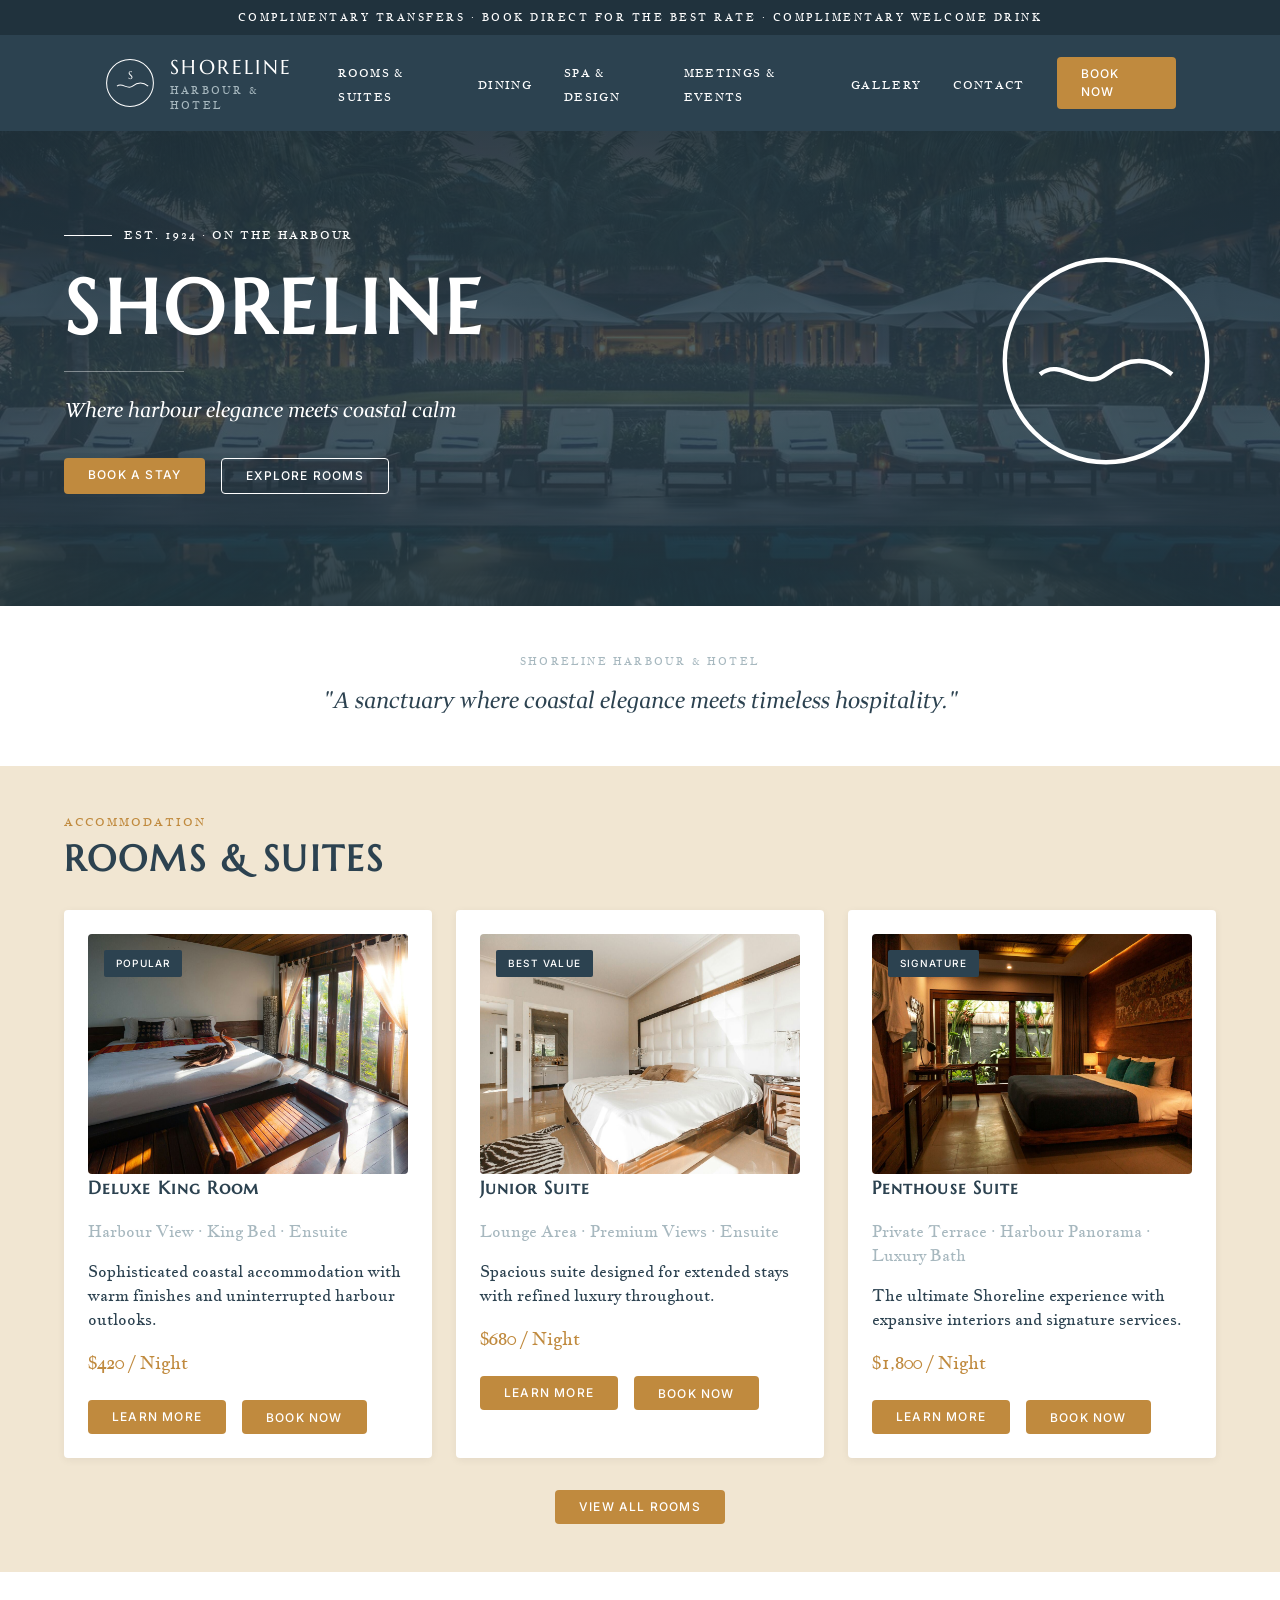
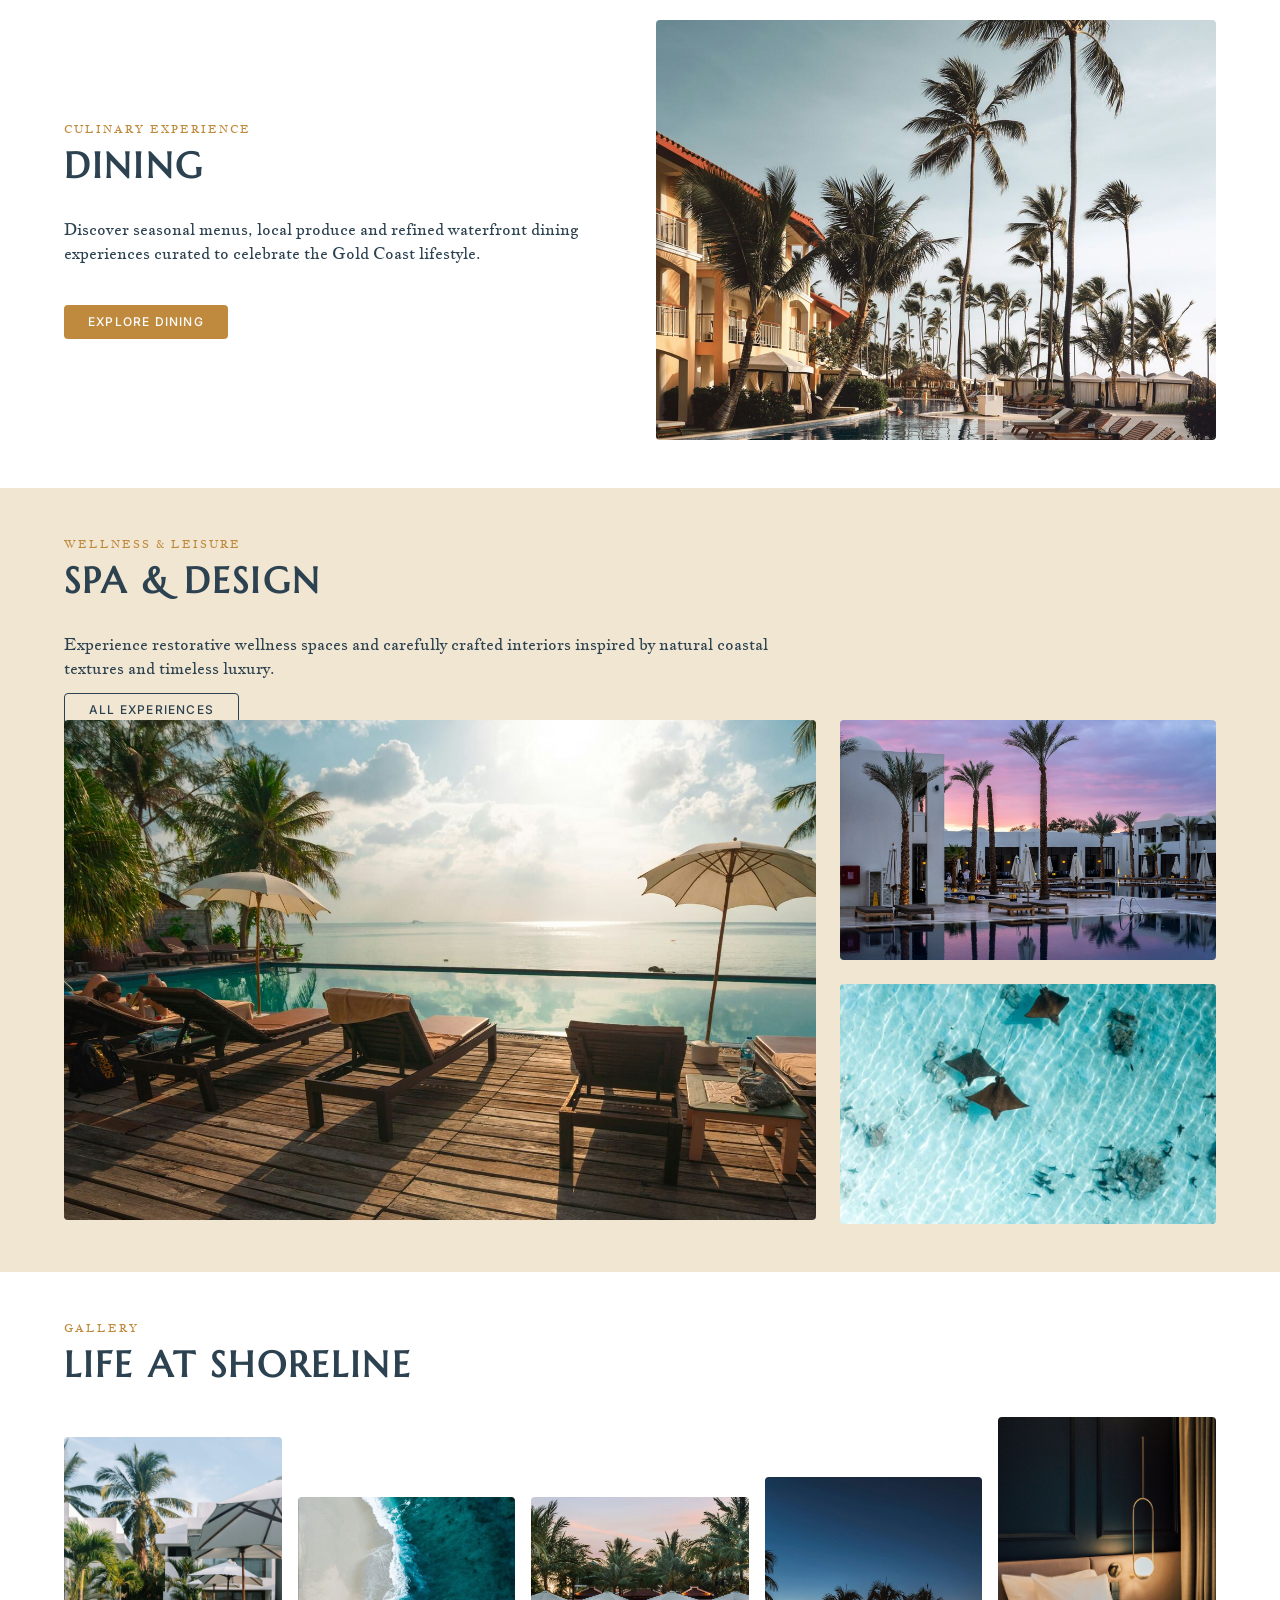
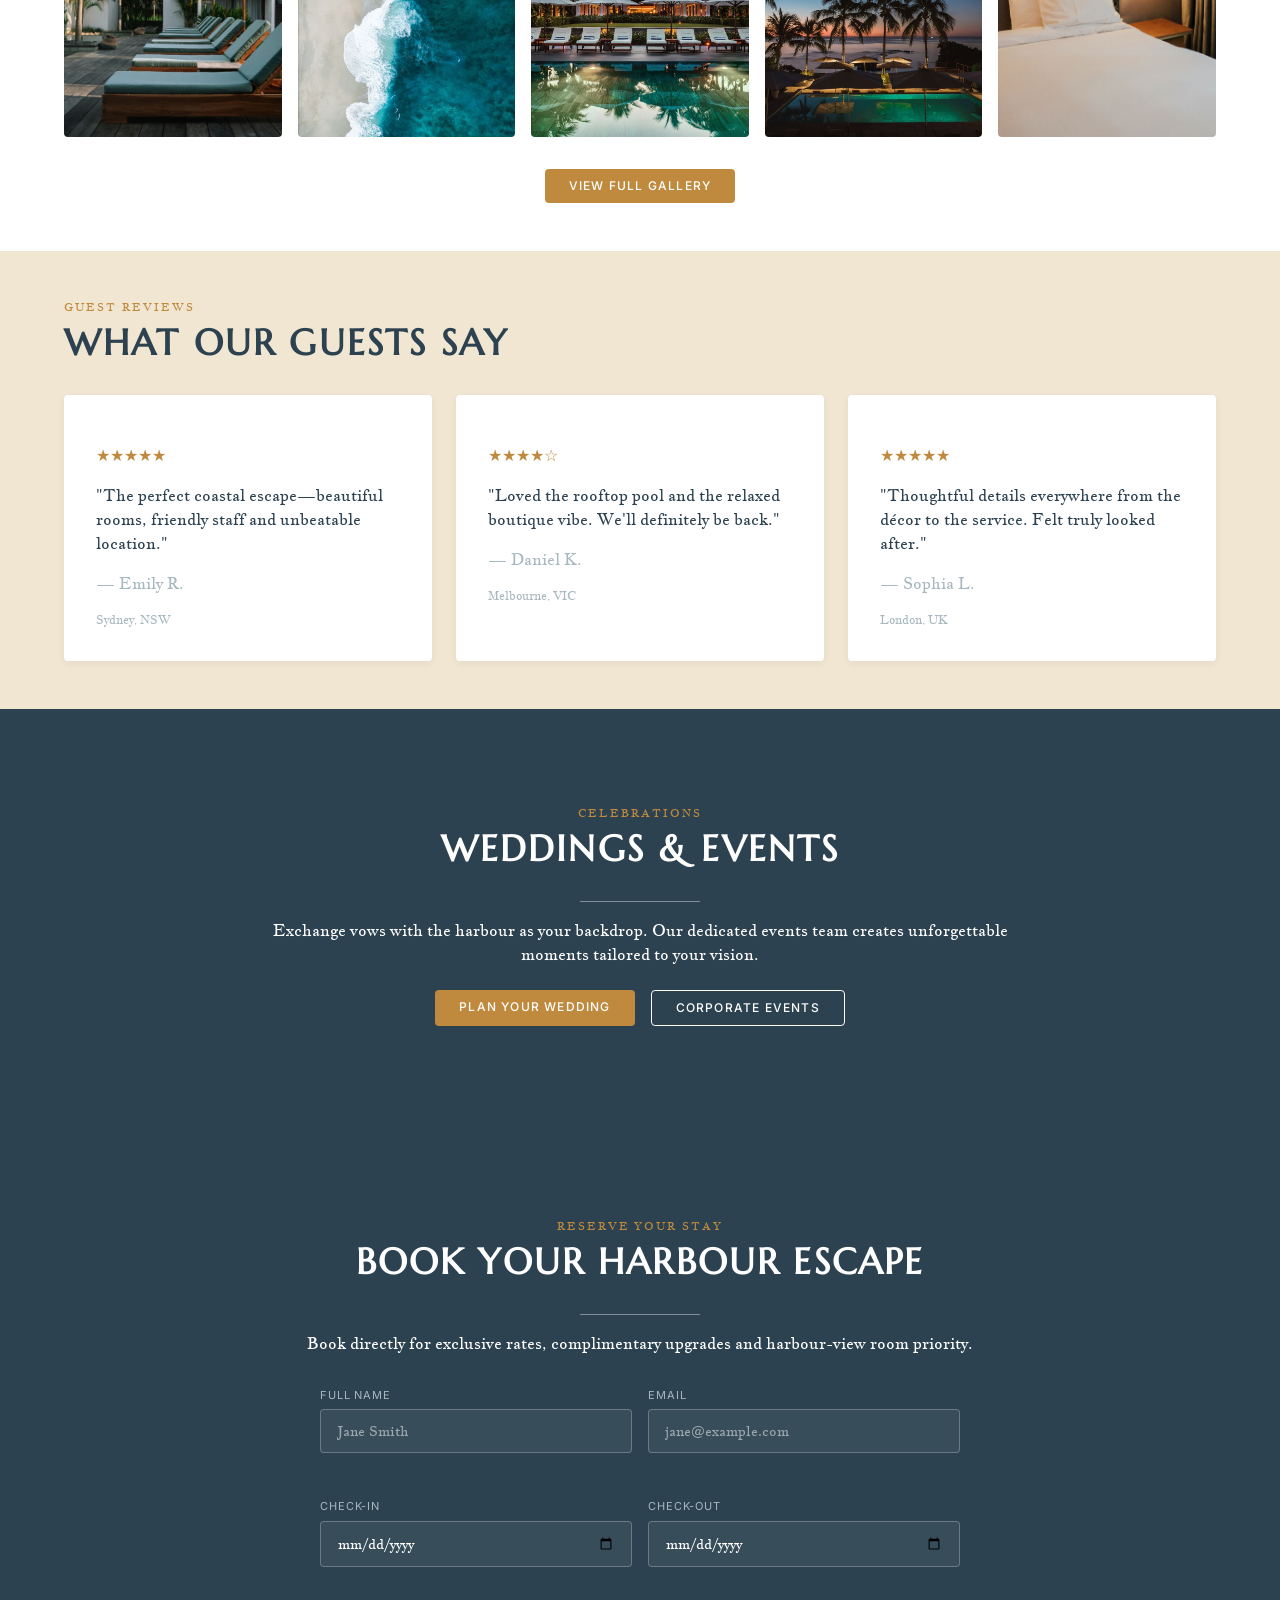
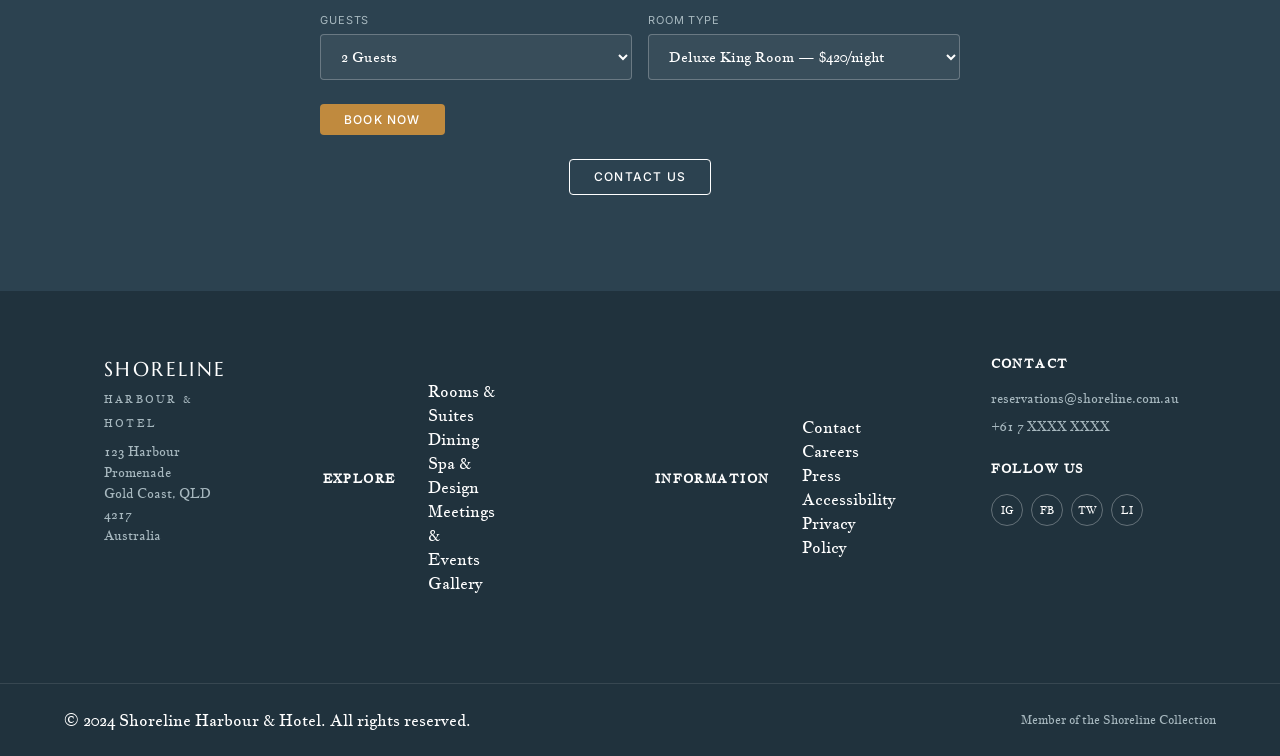
==== index.html @ e33201b2 "Initial commit — Shoreline Harbour & Hotel (Claude-maintained copy) Forked from the FraserL04/Shorel" ====
<!DOCTYPE html>
<html lang="en">
<head>
  <meta charset="UTF-8">
  <meta name="viewport" content="width=device-width, initial-scale=1">
  <title>Shoreline Harbour & Hotel</title>
  <link rel="stylesheet" href="styles.css">
</head>
<body>

  <div id="scroll-progress"></div>

  <div class="announcement-bar">
    COMPLIMENTARY TRANSFERS · BOOK DIRECT FOR THE BEST RATE ·
    COMPLIMENTARY WELCOME DRINK
  </div>

  <header>

    <nav aria-label="Primary">

      <a href="#hero" class="logo">

        <div class="logo-icon">

          <svg viewBox="0 0 100 100" aria-hidden="true">
            <circle cx="50" cy="50" r="45" fill="none" stroke="currentColor" stroke-width="2"/>
            <path
              d="M25 56 C35 48,45 64,55 56
                 S75 48,85 56"
              fill="none"
              stroke="currentColor"
              stroke-width="2"
            />
            <text x="50" y="42" text-anchor="middle">S</text>
          </svg>

        </div>

        <div class="logo-text">
          <span class="logo-title">SHORELINE</span>
          <span class="logo-subtitle">HARBOUR &amp; HOTEL</span>
        </div>

      </a>

      <button class="nav-toggle" aria-label="Open menu" aria-expanded="false">
        <span></span>
        <span></span>
        <span></span>
      </button>

      <ul class="nav-links">
        <li><a href="rooms.html">Rooms &amp; Suites</a></li>
        <li><a href="#dining">Dining</a></li>
        <li><a href="#spa">Spa &amp; Design</a></li>
        <li><a href="#events">Meetings &amp; Events</a></li>
        <li><a href="gallery.html">Gallery</a></li>
        <li><a href="#events">Contact</a></li>
      </ul>

      <a href="#events" class="nav-book-btn">Book Now</a>

    </nav>

  </header>

  <main>

    <section id="hero">

      <div class="hero-slides" aria-hidden="true">
        <div class="hero-slide active" style="background-image:url('images/gallery-sunset-poolside.jpg')"></div>
        <div class="hero-slide" style="background-image:url('images/gallery-night-pool.jpg')"></div>
        <div class="hero-slide" style="background-image:url('images/spa-poolside.jpg')"></div>
        <div class="hero-slide" style="background-image:url('images/dining-terrace.jpg')"></div>
      </div>
      <div class="hero-overlay" aria-hidden="true"></div>

      <div class="container hero-layout">

        <div class="hero-content">

          <div class="hero-label">
            <span class="hero-line"></span>
            EST. 1924 · ON THE HARBOUR
          </div>

          <h1>SHORELINE</h1>

          <hr class="hero-divider">

          <p class="tagline">
            Where harbour elegance meets coastal calm
          </p>

          <div class="hero-buttons">
            <a href="#events" class="nav-book-btn">Book a Stay</a>
            <a href="rooms.html" class="outline-button">Explore Rooms</a>
          </div>

        </div>

        <div class="hero-emblem">

          <svg viewBox="0 0 100 100" aria-hidden="true">
            <circle cx="50" cy="50" r="46" fill="none" stroke="currentColor" stroke-width="2"/>
            <path
              d="M20 56
                 C30 48,40 64,50 56
                 S70 48,80 56"
              fill="none"
              stroke="currentColor"
              stroke-width="2"
            />
          </svg>

        </div>

      </div>

    </section>

    <section id="quote-band">

      <div class="container">
        <p class="quote-band-label">SHORELINE HARBOUR &amp; HOTEL</p>
        <p class="quote-band-text reveal">
          "A sanctuary where coastal elegance meets timeless hospitality."
        </p>
      </div>

    </section>

    <section id="rooms">

      <div class="container">

        <div class="section-label">Accommodation</div>
        <h2>Rooms & Suites</h2>

        <div class="rooms-grid reveal-grid">

          <article class="room-card reveal">
            <div class="image-placeholder room-img-deluxe" role="img" aria-label="Deluxe King Room with harbour view">
              <span class="room-badge">Popular</span>
            </div>
            <h3>Deluxe King Room</h3>
            <p class="room-meta">Harbour View · King Bed · Ensuite</p>
            <p>
              Sophisticated coastal accommodation with warm finishes and
              uninterrupted harbour outlooks.
            </p>
            <p class="price">$420 / Night</p>

            <div class="button-group">
              <a href="rooms.html#room-deluxe">Learn More</a>
              <button class="book-room-btn" data-room="Deluxe King Room">Book Now</button>
            </div>
          </article>

          <article class="room-card reveal">
            <div class="image-placeholder room-img-junior" role="img" aria-label="Junior Suite lounge area">
              <span class="room-badge">Best Value</span>
            </div>
            <h3>Junior Suite</h3>
            <p class="room-meta">
              Lounge Area · Premium Views · Ensuite
            </p>

            <p>
              Spacious suite designed for extended stays with refined luxury
              throughout.
            </p>

            <p class="price">$680 / Night</p>

            <div class="button-group">
              <a href="rooms.html#room-junior">Learn More</a>
              <button class="book-room-btn" data-room="Junior Suite">Book Now</button>
            </div>
          </article>

          <article class="room-card reveal">
            <div class="image-placeholder room-img-penthouse" role="img" aria-label="Penthouse Suite with private terrace">
              <span class="room-badge">Signature</span>
            </div>

            <h3>Penthouse Suite</h3>

            <p class="room-meta">
              Private Terrace · Harbour Panorama · Luxury Bath
            </p>

            <p>
              The ultimate Shoreline experience with expansive interiors and
              signature services.
            </p>

            <p class="price">$1,800 / Night</p>

            <div class="button-group">
              <a href="rooms.html#room-penthouse">Learn More</a>
              <button class="book-room-btn" data-room="Penthouse Suite">Book Now</button>
            </div>
          </article>

        </div>

        <div class="section-cta">
          <a href="rooms.html" class="section-link">View All Rooms</a>
        </div>

      </div>

    </section>

    <section id="dining">

      <div class="container dining-layout">

        <div class="reveal">

          <div class="section-label">Culinary Experience</div>
          <h2>Dining</h2>

          <p>
            Discover seasonal menus, local produce and refined waterfront
            dining experiences curated to celebrate the Gold Coast lifestyle.
          </p>

          <a href="#dining" class="section-link section-btn">Explore Dining</a>

        </div>

        <div class="image-placeholder large-image img-dining reveal" role="img" aria-label="Waterfront dining terrace at Shoreline"></div>

      </div>

    </section>

    <section id="spa">

      <div class="container">

        <div class="section-label">Wellness & Leisure</div>
        <h2>Spa & Design</h2>

        <p class="section-intro">
          Experience restorative wellness spaces and carefully crafted
          interiors inspired by natural coastal textures and timeless luxury.
        </p>

        <a href="gallery.html" class="outline-dark section-btn">All Experiences</a>

        <div class="spa-grid">

          <div class="image-placeholder spa-large img-spa-large reveal" role="img" aria-label="Poolside spa area"></div>

          <div class="spa-side reveal-grid">
            <div class="image-placeholder spa-small img-spa-small-1 reveal" role="img" aria-label="Sunset spa lounge"></div>
            <div class="image-placeholder spa-small img-spa-small-2 reveal" role="img" aria-label="Stingray lagoon spa"></div>
          </div>

        </div>

      </div>

    </section>

    <section id="gallery">

      <div class="container">

        <div class="section-label">Gallery</div>
        <h2>Life at Shoreline</h2>

        <div class="gallery-grid reveal-grid">

          <div class="image-placeholder img-gallery-1 reveal" role="img" aria-label="Resort loungers"></div>
          <div class="image-placeholder img-gallery-2 reveal" role="img" aria-label="Aerial view of the beach"></div>
          <div class="image-placeholder img-gallery-3 reveal" role="img" aria-label="Sunset by the poolside"></div>
          <div class="image-placeholder img-gallery-4 reveal" role="img" aria-label="Pool at night"></div>
          <div class="image-placeholder img-gallery-5 reveal" role="img" aria-label="Bedside lamp detail"></div>

        </div>

        <div class="section-cta">
          <a href="gallery.html" class="section-link">View Full Gallery</a>
        </div>

      </div>

    </section>

    <section id="testimonials">

      <div class="container">

        <div class="section-label">Guest Reviews</div>
        <h2>What Our Guests Say</h2>

        <div class="testimonials-grid reveal-grid">

          <article class="testimonial-card reveal">
            <p class="star-rating">★★★★★</p>
            <blockquote>
              "The perfect coastal escape—beautiful rooms,
              friendly staff and unbeatable location."
            </blockquote>
            <p class="guest-name">— Emily R.</p>
            <p class="guest-location">Sydney, NSW</p>
          </article>

          <article class="testimonial-card reveal">
            <p class="star-rating">★★★★☆</p>
            <blockquote>
              "Loved the rooftop pool and the relaxed boutique vibe.
              We'll definitely be back."
            </blockquote>
            <p class="guest-name">— Daniel K.</p>
            <p class="guest-location">Melbourne, VIC</p>
          </article>

          <article class="testimonial-card reveal">
            <p class="star-rating">★★★★★</p>
            <blockquote>
              "Thoughtful details everywhere from the décor to the service.
              Felt truly looked after."
            </blockquote>
            <p class="guest-name">— Sophia L.</p>
            <p class="guest-location">London, UK</p>
          </article>

        </div>

      </div>

    </section>

    <section id="weddings">

      <div class="container weddings-content">

        <div class="section-label">Celebrations</div>

        <h2>Weddings & Events</h2>

        <hr class="events-divider">

        <p>
          Exchange vows with the harbour as your backdrop. Our dedicated
          events team creates unforgettable moments tailored to your vision.
        </p>

        <div class="hero-buttons weddings-buttons">
          <a href="mailto:reservations@shoreline.com.au?subject=Wedding%20Enquiry" class="nav-book-btn">Plan Your Wedding</a>
          <a href="mailto:reservations@shoreline.com.au?subject=Corporate%20Event%20Enquiry" class="outline-button">Corporate Events</a>
        </div>

      </div>

    </section>

    <section id="events">

      <div class="container events-content">

        <div class="events-label">RESERVE YOUR STAY</div>

        <h2>Book Your Harbour Escape</h2>

        <hr class="events-divider">

        <p>
          Book directly for exclusive rates, complimentary upgrades and
          harbour-view room priority.
        </p>

        <form class="booking-form" id="booking-form" novalidate>

          <div>
            <label for="booking-name">Full Name</label>
            <input type="text" id="booking-name" name="name" placeholder="Jane Smith" autocomplete="name">
            <p class="field-error" data-error-for="booking-name"></p>
          </div>

          <div>
            <label for="booking-email">Email</label>
            <input type="email" id="booking-email" name="email" placeholder="jane@example.com" autocomplete="email">
            <p class="field-error" data-error-for="booking-email"></p>
          </div>

          <div>
            <label for="booking-checkin">Check-In</label>
            <input type="date" id="booking-checkin" name="checkin" autocomplete="off">
            <p class="field-error" data-error-for="booking-checkin"></p>
          </div>

          <div>
            <label for="booking-checkout">Check-Out</label>
            <input type="date" id="booking-checkout" name="checkout" autocomplete="off">
            <p class="field-error" data-error-for="booking-checkout"></p>
          </div>

          <div>
            <label for="booking-guests">Guests</label>
            <select id="booking-guests" name="guests">
              <option value="1">1 Guest</option>
              <option value="2" selected>2 Guests</option>
              <option value="3">3 Guests</option>
              <option value="4">4 Guests</option>
              <option value="5+">5+ Guests</option>
            </select>
          </div>

          <div>
            <label for="booking-room">Room Type</label>
            <select id="booking-room" name="room">
              <option value="Deluxe King Room">Deluxe King Room — $420/night</option>
              <option value="Junior Suite">Junior Suite — $680/night</option>
              <option value="Penthouse Suite">Penthouse Suite — $1,800/night</option>
            </select>
          </div>

          <div class="field-full">
            <button type="submit" class="booking-submit">Book Now</button>
          </div>

          <div class="booking-confirmation" id="booking-confirmation" role="status" aria-live="polite"></div>

        </form>

        <div class="hero-buttons events-buttons">
          <a href="mailto:reservations@shoreline.com.au" class="outline-button">Contact Us</a>
        </div>

      </div>

    </section>

  </main>

  <footer>

    <div class="footer-top">

      <div class="footer-brand">
        <div class="footer-logo">
          <span class="logo-title">SHORELINE</span>
          <span class="logo-subtitle">HARBOUR &amp; HOTEL</span>
        </div>
        <p class="footer-address">
          123 Harbour Promenade<br>
          Gold Coast, QLD 4217<br>
          Australia
        </p>
      </div>

      <nav class="footer-col">
        <h3>Explore</h3>
        <ul>
          <li><a href="rooms.html">Rooms &amp; Suites</a></li>
          <li><a href="#dining">Dining</a></li>
          <li><a href="#spa">Spa &amp; Design</a></li>
          <li><a href="#events">Meetings &amp; Events</a></li>
          <li><a href="gallery.html">Gallery</a></li>
        </ul>
      </nav>

      <nav class="footer-col">
        <h3>Information</h3>
        <ul>
          <li><a href="#events">Contact</a></li>
          <li><a href="#">Careers</a></li>
          <li><a href="#">Press</a></li>
          <li><a href="#">Accessibility</a></li>
          <li><a href="#">Privacy Policy</a></li>
        </ul>
      </nav>

      <div class="footer-col">
        <h3>Contact</h3>
        <p>reservations@shoreline.com.au</p>
        <p>+61 7 XXXX XXXX</p>

        <h3 class="footer-follow">Follow Us</h3>
        <div class="footer-social">
          <a href="#" aria-label="Instagram">IG</a>
          <a href="#" aria-label="Facebook">FB</a>
          <a href="#" aria-label="Twitter">TW</a>
          <a href="#" aria-label="LinkedIn">LI</a>
        </div>
      </div>

    </div>

    <div class="footer-bottom">
      <p>&copy; 2024 Shoreline Harbour & Hotel. All rights reserved.</p>
      <p class="footer-collection">Member of the Shoreline Collection</p>
    </div>

  </footer>

  <button id="back-to-top" aria-label="Back to top">↑</button>

  <div class="mobile-book-bar">
    <span class="mobile-book-bar-info">From<strong>$420/night</strong></span>
    <a href="#events" class="nav-book-btn">Book Now</a>
  </div>

  <script src="script.js"></script>

</body>
</html>
---- styles.css ----
@import url('https://fonts.googleapis.com/css2?family=Inter:wght@500&family=Jacques+Francois&family=Marcellus+SC&family=Wittgenstein:ital@0;1&display=swap');

:root {
  --color-primary: #2c4250;
  --color-accent: #c08a3e;
  --color-bg: #f7f5f0;
  --color-cream-deep: #f1e6d2;
  --color-white: #ffffff;
  --color-muted: #a7b8bf;
  --color-dark: #20323d;
  --color-border: #cdcdcd;
  --color-placeholder: #c9c3b5;

  --space-xs: 4px;
  --space-sm: 8px;
  --space-md: 16px;
  --space-lg: 24px;
  --space-xl: 32px;
  --space-2xl: 48px;
  --space-3xl: 64px;
}

*,
*::before,
*::after {
  box-sizing: border-box;
}

html {
  scroll-behavior: smooth;
}

body {
  margin: 0;
  background: var(--color-bg);
  color: var(--color-primary);
  font-family: "Jacques Francois", serif;
  line-height: 1.5;
}

img {
  display: block;
  width: 100%;
}

a {
  text-decoration: none;
  color: inherit;
}

.container {
  max-width: 1200px;
  margin: 0 auto;
}

/* =======================
   Scroll-reveal animation
   Elements fade + lift into place the first time they enter
   the viewport (see .reveal usage on images/cards throughout).
======================= */

.reveal {
  opacity: 0;
  transform: translateY(28px);
  transition: opacity 0.8s ease, transform 0.8s ease;
}

.reveal.in-view {
  opacity: 1;
  transform: translateY(0);
}

.reveal-grid > .reveal:nth-child(1)  { transition-delay: 0s; }
.reveal-grid > .reveal:nth-child(2)  { transition-delay: .08s; }
.reveal-grid > .reveal:nth-child(3)  { transition-delay: .16s; }
.reveal-grid > .reveal:nth-child(4)  { transition-delay: .24s; }
.reveal-grid > .reveal:nth-child(5)  { transition-delay: .32s; }
.reveal-grid > .reveal:nth-child(6)  { transition-delay: .4s; }
.reveal-grid > .reveal:nth-child(7)  { transition-delay: .48s; }
.reveal-grid > .reveal:nth-child(8)  { transition-delay: .56s; }
.reveal-grid > .reveal:nth-child(9)  { transition-delay: .64s; }
.reveal-grid > .reveal:nth-child(10) { transition-delay: .72s; }
.reveal-grid > .reveal:nth-child(11) { transition-delay: .8s; }
.reveal-grid > .reveal:nth-child(12) { transition-delay: .88s; }

@media (prefers-reduced-motion: reduce) {
  .reveal {
    opacity: 1;
    transform: none;
    transition: none;
  }
}

/* =======================
   Announcement Bar
======================= */

.announcement-bar {
  background: var(--color-dark);
  color: var(--color-white);
  text-align: center;
  padding: 10px 20px;
  font-size: 10px;
  letter-spacing: 0.25em;
  text-transform: uppercase;
  font-family: "Jacques Francois", serif;
}

/* =======================
   Typography
======================= */

h1,
h2,
h3 {
  font-family: "Marcellus SC", serif;
  letter-spacing: 0.06em;
  margin-top: 0;
}

h1,
h2 {
  text-transform: uppercase;
}

h1 {
  font-size: 76px;
  line-height: 1.05;
}

h2 {
  font-size: 36px;
  line-height: 1.1;
  margin-bottom: var(--space-xl);
}

h3 {
  font-size: 18px;
}

p,
input,
textarea,
label,
li,
a {
  font-family: "Jacques Francois", serif;
}

.tagline {
  font-family: "Wittgenstein", serif;
  font-style: italic;
  font-size: 20px;
  line-height: 1.5;
}

button,
.nav-book-btn,
.section-link,
.outline-link,
.outline-button,
.outline-dark {
  background: var(--color-accent);
  color: var(--color-white);
  border: none;
  border-radius: 4px;
  padding: var(--space-sm) var(--space-lg);
  font-family: "Inter", sans-serif;
  font-size: 12px;
  font-weight: 500;
  letter-spacing: 0.1em;
  text-transform: uppercase;
  cursor: pointer;
}

.section-link,
.outline-link {
  display: inline-block;
}

.outline-link {
  background: transparent;
  border: 1px solid var(--color-primary);
  color: var(--color-primary);
}

/* =======================
   Header
======================= */

header {
  background: var(--color-primary);
}

nav {
  max-width: 1200px;
  margin: 0 auto;
  padding: var(--space-sm) var(--space-3xl);
  display: flex;
  align-items: center;
  justify-content: space-between;
  gap: 32px;
}

/* =======================
   Logo
======================= */

.logo {
  display: flex;
  align-items: center;
  gap: 14px;
  color: var(--color-white);
}

.logo-icon {
  width: 56px;
  height: 56px;
}

.logo-icon svg {
  width: 100%;
  height: 100%;
}

.logo-icon text {
  fill: currentColor;
  font-family: "Marcellus SC", serif;
  font-size: 22px;
}

.logo-text {
  display: flex;
  flex-direction: column;
}

.logo-title {
  color: var(--color-white);
  font-family: "Marcellus SC", serif;
  font-size: 20px;
  letter-spacing: 0.12em;
}

.logo-subtitle {
  color: var(--color-muted);
  font-size: 10px;
  letter-spacing: 0.22em;
  text-transform: uppercase;
}

/* =======================
   Navigation
======================= */

.nav-links {
  display: flex;
  align-items: center;
  gap: var(--space-xl);
  list-style: none;
  margin-left: auto;
  padding: 0;
}

.nav-links a {
  color: var(--color-white);
  font-size: 11px;
  letter-spacing: 0.12em;
  text-transform: uppercase;
}

.nav-book-btn {
  display: inline-block;
}

/* =======================
   Hero
======================= */

#hero {
  position: relative;
  overflow: hidden;
  background: var(--color-primary);
  color: var(--color-white);
  padding: 96px var(--space-3xl) 112px;
}

.hero-slides {
  position: absolute;
  inset: 0;
  z-index: 0;
}

.hero-slide {
  position: absolute;
  inset: 0;
  background-size: cover;
  background-position: center;
  opacity: 0;
  transform: scale(1.06);
  transition: opacity 1.8s ease, transform 7s ease-out;
}

.hero-slide.active {
  opacity: 1;
  transform: scale(1);
}

.hero-overlay {
  position: absolute;
  inset: 0;
  z-index: 1;
  background: linear-gradient(
    180deg,
    rgba(32, 50, 61, 0.9),
    rgba(44, 66, 80, 0.8) 55%,
    rgba(32, 50, 61, 0.92)
  );
}

@media (prefers-reduced-motion: reduce) {
  .hero-slide {
    transition: opacity 1.2s ease;
    transform: none;
  }
}

.hero-layout {
  position: relative;
  z-index: 2;
  display: flex;
  justify-content: space-between;
  align-items: center;
  gap: 64px;
}

.hero-content {
  max-width: 650px;
}

.hero-label {
  display: flex;
  align-items: center;
  gap: 12px;
  text-transform: uppercase;
  letter-spacing: 0.18em;
  font-size: 11px;
  margin-bottom: var(--space-lg);
}

.hero-line {
  width: 48px;
  height: 1px;
  background: var(--color-white);
}

#hero h1 {
  color: var(--color-white);
  margin-bottom: var(--space-lg);
}

.hero-divider {
  width: 120px;
  margin: 0 0 var(--space-lg);
  border: 0;
  border-top: 1px solid rgba(255,255,255,.4);
}

#hero .tagline {
  color: var(--color-white);
  margin-bottom: var(--space-xl);
}

.hero-buttons {
  display: flex;
  gap: var(--space-md);
}

.outline-button {
  background: transparent;
  border: 1px solid var(--color-white);
  color: var(--color-white);
}

.hero-emblem {
  width: 220px;
  height: 220px;
  color: var(--color-white);
  flex-shrink: 0;
}

.hero-emblem svg {
  width: 100%;
  height: 100%;
}

/* =======================
   Sections
======================= */

#rooms,
#dining,
#spa,
#gallery,
#testimonials,
#contact {
  padding: var(--space-2xl) var(--space-3xl);
}

/* Alternating cream/white rhythm so the mid-page sections read as
   distinct rooms rather than one continuous scroll. Navy hero and
   the events/weddings bands stay as anchor points either side. */

#rooms,
#spa,
#testimonials {
  background: var(--color-cream-deep);
}

#dining,
#gallery,
#contact {
  background: var(--color-white);
}

.section-intro {
  max-width: 720px;
}

/* =======================
   Room Cards
======================= */

.rooms-grid {
  display: grid;
  grid-template-columns: repeat(3, 1fr);
  gap: var(--space-lg);
}

.room-card {
  background: var(--color-white);
  padding: var(--space-lg);
  border-radius: 4px;
  box-shadow: 0 2px 8px rgba(0,0,0,.06);
}

.room-meta {
  color: var(--color-muted);
}

.price {
  color: var(--color-accent);
  font-size: 18px;
}

.button-group {
  display: flex;
  gap: var(--space-md);
  margin-top: var(--space-lg);
}

.button-group a {
  background: var(--color-accent);
  color: var(--color-white);
  border: none;
  border-radius: 4px;
  padding: var(--space-sm) var(--space-lg);
  font-family: "Inter", sans-serif;
  font-size: 12px;
  font-weight: 500;
  letter-spacing: 0.1em;
  text-transform: uppercase;
  cursor: pointer;
  display: inline-block;
}

.button-group a:hover {
  background: #a8752f;
  transform: translateY(-2px);
  box-shadow: 0 6px 14px rgba(0,0,0,.15);
}

.section-cta {
  text-align: center;
  margin-top: var(--space-xl);
}

/* =======================
   Dining
======================= */

.dining-layout {
  display: grid;
  grid-template-columns: 1fr 1fr;
  gap: var(--space-xl);
  align-items: center;
}

/* =======================
   Spa
======================= */

.spa-grid {
  display: grid;
  grid-template-columns: 2fr 1fr;
  gap: var(--space-lg);
}

.spa-side {
  display: flex;
  flex-direction: column;
  gap: var(--space-lg);
}

.spa-large {
  height: 500px;
}

.spa-small {
  height: 238px;
}

/* =======================
   Events
======================= */

#events {
  background: var(--color-primary);
  color: var(--color-white);
  text-align: center;
  padding: 96px var(--space-3xl);
}

#events h2 {
  color: var(--color-white);
}

.events-content {
  max-width: 800px;
  margin: 0 auto;
}

.events-label {
  text-transform: uppercase;
  letter-spacing: 0.18em;
  font-size: 11px;
  color: var(--color-accent);
  margin-bottom: var(--space-sm);
}

.events-divider {
  width: 120px;
  margin: var(--space-md) auto;
  border: 0;
  border-top: 1px solid rgba(255,255,255,.4);
}

.events-buttons {
  justify-content: center;
  margin-top: var(--space-lg);
}

/* =======================
   Gallery (single row, varied heights)
======================= */

.gallery-grid {
  display: flex;
  align-items: flex-end;
  gap: var(--space-md);
}

.gallery-grid .image-placeholder {
  flex: 1;
  min-width: 0;
}

.gallery-grid .image-placeholder:nth-child(1) {
  height: 300px;
}

.gallery-grid .image-placeholder:nth-child(2) {
  height: 220px;
}

.gallery-grid .image-placeholder:nth-child(3) {
  height: 180px;
}

.gallery-grid .image-placeholder:nth-child(4) {
  height: 260px;
}

.gallery-grid .image-placeholder:nth-child(5) {
  height: 320px;
}

/* =======================
   Image Placeholders
======================= */

.image-placeholder,
.large-image,
.map-placeholder {
  background: var(--color-placeholder);
  background-size: cover;
  background-position: center;
  border-radius: 4px;
}

/* Real photos dropped into each placeholder slot */

.room-img-deluxe   { background-image: url('images/deluxe-king-room.jpg'); }
.room-img-junior   { background-image: url('images/junior-suite-room.jpg'); }
.room-img-penthouse{ background-image: url('images/penthouse-suite-room.jpg'); }

.img-dining     { background-image: url('images/dining-terrace.jpg'); }
.img-spa-large  { background-image: url('images/spa-poolside.jpg'); }
.img-spa-small-1{ background-image: url('images/spa-sunset-lounge.jpg'); }
.img-spa-small-2{ background-image: url('images/spa-stingray-lagoon.jpg'); }

.img-gallery-1 { background-image: url('images/gallery-resort-loungers.jpg'); }
.img-gallery-2 { background-image: url('images/gallery-aerial-beach.jpg'); }
.img-gallery-3 { background-image: url('images/gallery-sunset-poolside.jpg'); }
.img-gallery-4 { background-image: url('images/gallery-night-pool.jpg'); }
.img-gallery-5 { background-image: url('images/gallery-bedside-lamp.jpg'); }

.image-placeholder {
  min-height: 240px;
}

.large-image {
  min-height: 420px;
}

.map-placeholder {
  min-height: 420px;
}

/* =======================
   Testimonials
======================= */

.testimonials-grid {
  display: grid;
  grid-template-columns: repeat(3, 1fr);
  gap: var(--space-lg);
}

.testimonial-card {
  background: var(--color-white);
  padding: var(--space-xl);
  border-radius: 4px;
  box-shadow: 0 2px 8px rgba(0,0,0,.06);
}

blockquote {
  margin: 0 0 var(--space-md);
}

.guest-name {
  color: var(--color-muted);
}

.star-rating {
  color: var(--color-accent);
}

/* =======================
   Contact
======================= */

.contact-layout {
  display: grid;
  grid-template-columns: 1fr 1fr;
  gap: var(--space-xl);
}

form {
  display: flex;
  flex-direction: column;
  gap: var(--space-lg);
}

label {
  display: block;
  margin-bottom: var(--space-sm);
}

input,
textarea {
  width: 100%;
  padding: var(--space-md);
  background: var(--color-white);
  border: 1px solid var(--color-border);
  font-family: inherit;
}

/* =======================
   Footer
======================= */

footer {
  background: var(--color-dark);
  color: var(--color-white);
}

.footer-top {
  max-width: 1200px;
  margin: 0 auto;
  padding: var(--space-3xl);
  display: grid;
  grid-template-columns: 1.2fr 1fr 1fr 1fr;
  gap: var(--space-xl);
}

.footer-links {
  display: flex;
  gap: var(--space-3xl);
}

.footer-links ul {
  list-style: none;
  padding: 0;
}

.footer-links a {
  color: var(--color-white);
}

.footer-brand .logo-title {
  display: block;
}

.footer-address {
  color: var(--color-muted);
  font-size: 13px;
  line-height: 1.6;
  margin-top: var(--space-sm);
}

.footer-col h3 {
  color: var(--color-white);
  font-family: "Jacques Francois", serif;
  text-transform: uppercase;
  letter-spacing: 0.12em;
  font-size: 12px;
  margin-bottom: var(--space-md);
}

.footer-col ul {
  list-style: none;
  padding: 0;
}

.footer-col a {
  color: var(--color-white);
}

.footer-col p {
  color: var(--color-muted);
  font-size: 13px;
  margin: 0 0 var(--space-sm);
}

.footer-follow {
  margin-top: var(--space-lg);
}

.footer-social {
  display: flex;
  gap: var(--space-sm);
}

.footer-social a {
  border: 1px solid rgba(255,255,255,.3);
  border-radius: 50%;
  width: 32px;
  height: 32px;
  display: flex;
  align-items: center;
  justify-content: center;
  font-size: 10px;
  color: var(--color-white);
}

.footer-bottom {
  display: flex;
  justify-content: space-between;
  align-items: center;
  padding: var(--space-lg) var(--space-3xl);
  border-top: 1px solid rgba(255,255,255,.1);
}

.footer-bottom p {
  margin: 0;
}

.footer-collection {
  color: var(--color-muted);
  font-size: 12px;
  margin: 0;
}

/* =========================================================
   LAYER 4 — FIGMA MATCH REFINEMENTS
   New pieces added to match the Figma design.
========================================================= */

/* Small gold label that sits above each section heading */

.section-label {
  text-transform: uppercase;
  letter-spacing: 0.18em;
  font-size: 11px;
  color: var(--color-accent);
  margin-bottom: var(--space-sm);
}

/* White band under the hero — crisp contrast right after the navy hero,
   ahead of the cream rooms section */

#quote-band {
  background: var(--color-white);
  text-align: center;
  padding: var(--space-2xl) var(--space-3xl);
}

.quote-band-label {
  text-transform: uppercase;
  letter-spacing: 0.22em;
  font-size: 10px;
  color: var(--color-muted);
  margin: 0 0 var(--space-md);
}

.quote-band-text {
  font-family: "Wittgenstein", serif;
  font-style: italic;
  font-size: 22px;
  color: var(--color-primary);
  max-width: 720px;
  margin: 0 auto;
}

/* Corner badges on the room cards */

.room-card .image-placeholder {
  position: relative;
}

.room-badge {
  position: absolute;
  top: var(--space-md);
  left: var(--space-md);
  background: var(--color-primary);
  color: var(--color-white);
  font-family: "Inter", sans-serif;
  font-size: 10px;
  font-weight: 500;
  letter-spacing: 0.12em;
  text-transform: uppercase;
  padding: 6px 12px;
  border-radius: 2px;
}

/* Buttons that sit under section text */

.section-btn {
  margin-top: var(--space-lg);
}

/* Outline button for use on light (cream) backgrounds */

.outline-dark {
  background: transparent;
  border: 1px solid var(--color-primary);
  color: var(--color-primary);
}

/* Weddings & Events section (navy band) */

#weddings {
  background: var(--color-primary);
  color: var(--color-white);
  text-align: center;
  padding: 96px var(--space-3xl);
}

#weddings h2 {
  color: var(--color-white);
}

.weddings-content {
  max-width: 800px;
  margin: 0 auto;
}

.weddings-content .section-label {
  color: var(--color-accent);
}

.weddings-buttons {
  justify-content: center;
  margin-top: var(--space-lg);
}

/* Testimonial location line */

.testimonial-card .star-rating {
  margin-bottom: var(--space-md);
}

.guest-location {
  color: var(--color-muted);
  font-size: 12px;
  margin: 0;
}

/* =========================================================
   POLISH — hover states, back to top, scroll progress bar
========================================================= */

/* Smooth transitions on anything interactive */

button,
.nav-book-btn,
.nav-links a,
.footer-col a,
.footer-social a,
.room-card,
.testimonial-card {
  transition: all 0.25s ease;
}

/* Image placeholders zoom in slightly on hover via background-size,
   which crops cleanly within the existing box (no overflow needed) */

.image-placeholder {
  transition: filter 0.5s ease, background-size 0.9s ease, box-shadow 0.3s ease;
}

/* Buttons lift slightly and darken on hover */

button:hover,
.nav-book-btn:hover,
.section-link:hover {
  background: #a8752f;
  transform: translateY(-2px);
  box-shadow: 0 6px 14px rgba(0,0,0,.15);
}

.outline-link:hover {
  background: rgba(44,66,80,.08);
}

.outline-button:hover {
  background: rgba(255,255,255,.12);
  border-color: var(--color-white);
}

.outline-dark:hover {
  background: rgba(44,66,80,.08);
}

/* Nav links get an underline that grows in on hover */

.nav-links a {
  position: relative;
}

.nav-links a::after {
  content: "";
  position: absolute;
  left: 0;
  bottom: -4px;
  width: 0;
  height: 1px;
  background: var(--color-accent);
  transition: width 0.25s ease;
}

.nav-links a:hover::after {
  width: 100%;
}

.nav-links a:hover {
  color: var(--color-accent);
}

/* Footer links brighten on hover */

.footer-col a:hover {
  color: var(--color-accent);
}

.footer-social a:hover {
  border-color: var(--color-accent);
  color: var(--color-accent);
}

/* Cards lift on hover */

.room-card:hover,
.testimonial-card:hover {
  transform: translateY(-4px);
  box-shadow: 0 10px 24px rgba(0,0,0,.10);
}

/* Images zoom and darken slightly on hover, like a real photo would */

.image-placeholder:hover {
  filter: brightness(0.92);
  background-size: 112%;
}

@media (prefers-reduced-motion: reduce) {
  .image-placeholder,
  .image-placeholder:hover {
    transition: none;
    background-size: cover;
  }
}

/* Scroll progress bar — fixed to the very top of the page */

#scroll-progress {
  position: fixed;
  top: 0;
  left: 0;
  height: 3px;
  width: 0%;
  background: var(--color-accent);
  z-index: 1000;
}

/* Back to top button */

#back-to-top {
  position: fixed;
  bottom: var(--space-xl);
  right: var(--space-xl);
  width: 48px;
  height: 48px;
  border-radius: 50%;
  background: var(--color-primary);
  color: var(--color-white);
  border: none;
  display: flex;
  align-items: center;
  justify-content: center;
  font-size: 18px;
  cursor: pointer;
  opacity: 0;
  visibility: hidden;
  transform: translateY(12px);
  transition: all 0.3s ease;
  z-index: 999;
  padding: 0;
}

#back-to-top.visible {
  opacity: 1;
  visibility: visible;
  transform: translateY(0);
}

#back-to-top:hover {
  background: var(--color-accent);
  transform: translateY(-3px);
  box-shadow: 0 6px 14px rgba(0,0,0,.2);
}

/* =========================================================
   LAYER 3 — RESPONSIVE + HAMBURGER NAV
   Everything below is the mobile and tablet behaviour.
========================================================= */

/* Hamburger toggle button — hidden on desktop, shown on mobile */

.nav-toggle {
  display: none;
  flex-direction: column;
  justify-content: center;
  gap: 5px;
  width: 44px;
  height: 44px;
  padding: 0;
  margin-left: auto;
  background: transparent;
  border: none;
  border-radius: 0;
  cursor: pointer;
}

.nav-toggle span {
  display: block;
  width: 26px;
  height: 2px;
  margin: 0 auto;
  background: var(--color-accent);
  transition: transform 0.3s ease, opacity 0.3s ease;
}

/* =======================
   TABLET (max-width 768px)
======================= */

@media (max-width: 768px) {

  /* Let the full nav wrap instead of overflowing, no hamburger yet */
  nav {
    flex-wrap: wrap;
    padding: var(--space-sm) var(--space-lg);
  }

  /* Room cards and testimonials drop to 2 columns */
  .rooms-grid,
  .testimonials-grid {
    grid-template-columns: repeat(2, 1fr);
  }

  /* Footer eases from 4 columns to 2 */
  .footer-top {
    grid-template-columns: repeat(2, 1fr);
  }

}

/* =======================
   MOBILE (max-width 480px — covers real phones, tested at 375px)
======================= */

@media (max-width: 480px) {

  /* --- Navigation collapses to a hamburger menu --- */

  nav {
    flex-wrap: wrap;
    padding: var(--space-sm) var(--space-lg);
    gap: var(--space-md);
  }

  .nav-toggle {
    display: flex;
  }

  .nav-links,
  .nav-book-btn {
    display: none;
  }

  nav.nav-open .nav-links {
    display: flex;
    flex-direction: column;
    flex-basis: 100%;
    gap: var(--space-md);
    margin-left: 0;
    padding: var(--space-md) 0 0;
  }

  nav.nav-open .nav-book-btn {
    display: inline-block;
    flex-basis: 100%;
    text-align: center;
  }

  /* Hamburger lines animate into an X when the menu is open */
  nav.nav-open .nav-toggle span:nth-child(1) {
    transform: translateY(7px) rotate(45deg);
  }

  nav.nav-open .nav-toggle span:nth-child(2) {
    opacity: 0;
  }

  nav.nav-open .nav-toggle span:nth-child(3) {
    transform: translateY(-7px) rotate(-45deg);
  }

  /* --- Hero stacks vertically and centres --- */

  #hero {
    padding: var(--space-2xl) var(--space-lg);
  }

  .hero-layout {
    flex-direction: column;
    align-items: center;
    text-align: center;
    gap: var(--space-xl);
  }

  .hero-label {
    justify-content: center;
  }

  .hero-divider {
    margin-left: auto;
    margin-right: auto;
  }

  .hero-buttons {
    justify-content: center;
    flex-wrap: wrap;
  }

  .hero-emblem {
    width: 140px;
    height: 140px;
  }

  #hero h1 {
    font-size: 44px;
  }

  /* --- Section headings shrink --- */

  h2 {
    font-size: 28px;
  }

  /* --- Section padding reduces to 24px --- */

  #rooms,
  #dining,
  #spa,
  #gallery,
  #testimonials,
  #quote-band {
    padding: var(--space-lg);
  }

  #events,
  #weddings {
    padding: var(--space-2xl) var(--space-lg);
  }

  /* --- Cards collapse to a single column --- */

  .testimonials-grid {
    grid-template-columns: 1fr;
  }

  /* --- Room cards become a swipeable carousel for faster scanning/booking --- */

  .rooms-grid {
    display: flex;
    grid-template-columns: unset;
    overflow-x: auto;
    scroll-snap-type: x mandatory;
    -webkit-overflow-scrolling: touch;
    gap: var(--space-md);
    margin: 0 calc(var(--space-lg) * -1);
    padding: 0 var(--space-lg) var(--space-sm);
  }

  .rooms-grid .room-card {
    flex: 0 0 82%;
    scroll-snap-align: center;
  }

  /* Hide the descriptive paragraph on mobile room cards so photo, price
     and the Book button are visible without extra scrolling/reading */

  .room-card > p:not(.room-meta):not(.price) {
    display: none;
  }

  .room-card .button-group {
    gap: var(--space-sm);
  }

  .room-card .button-group button:last-child {
    flex: 1;
  }

  /* --- Card inner padding reduces to 16px --- */

  .room-card,
  .testimonial-card {
    padding: var(--space-md);
  }

  .button-group {
    flex-wrap: wrap;
  }

  /* --- Dining and spa stack into one column --- */

  .dining-layout,
  .spa-grid {
    grid-template-columns: 1fr;
  }

  .spa-large {
    height: 300px;
  }

  /* --- Gallery becomes a single column --- */

  .gallery-grid {
    display: grid;
    grid-template-columns: 1fr;
    gap: var(--space-md);
  }

  .gallery-grid .image-placeholder:nth-child(n) {
    height: 200px;
  }

  /* --- Footer stacks vertically --- */

  .footer-top {
    grid-template-columns: 1fr;
    padding: var(--space-2xl) var(--space-lg);
  }

  .footer-bottom {
    flex-direction: column;
    gap: var(--space-sm);
    text-align: center;
    padding: var(--space-lg);
  }

  /* --- Persistent quick-booking bar --- */

  body {
    padding-bottom: 76px;
  }

  .mobile-book-bar {
    display: flex;
  }

  #back-to-top {
    bottom: 92px;
  }

}

/* =========================================================
   MOBILE QUICK-BOOKING BAR
   Sticky bottom bar (mobile only) so booking is always one
   tap away, regardless of scroll position.
========================================================= */

.mobile-book-bar {
  display: none;
  position: fixed;
  bottom: 0;
  left: 0;
  right: 0;
  align-items: center;
  justify-content: space-between;
  gap: var(--space-md);
  background: var(--color-primary);
  padding: 10px var(--space-lg);
  box-shadow: 0 -4px 16px rgba(0,0,0,.18);
  z-index: 998;
}

.mobile-book-bar-info {
  color: var(--color-white);
  font-family: "Inter", sans-serif;
  font-size: 11px;
  letter-spacing: 0.06em;
}

.mobile-book-bar-info strong {
  display: block;
  font-family: "Marcellus SC", serif;
  font-size: 16px;
  letter-spacing: 0.04em;
  color: var(--color-accent);
}

.mobile-book-bar .nav-book-btn {
  display: inline-block;
  flex-shrink: 0;
}

/* =========================================================
   SUBPAGES — Rooms & Suites / Gallery
========================================================= */

.page-hero {
  background: var(--color-primary);
  color: var(--color-white);
  text-align: center;
  padding: 72px var(--space-3xl) 56px;
}

.page-hero .section-label {
  color: var(--color-accent);
}

.page-hero h1 {
  color: var(--color-white);
  font-size: 48px;
  margin-bottom: var(--space-sm);
}

.page-hero p {
  max-width: 640px;
  margin: 0 auto;
  color: var(--color-muted);
}

.breadcrumb {
  font-size: 11px;
  letter-spacing: 0.1em;
  text-transform: uppercase;
  color: var(--color-muted);
  margin-bottom: var(--space-md);
}

.breadcrumb a {
  color: var(--color-white);
}

.breadcrumb a:hover {
  color: var(--color-accent);
}

/* Room detail list */

.room-detail {
  display: grid;
  grid-template-columns: 1fr 1fr;
  gap: var(--space-xl);
  align-items: center;
  padding: var(--space-2xl) 0;
  border-bottom: 1px solid var(--color-border);
}

.room-detail:last-of-type {
  border-bottom: none;
}

.room-detail.reverse .room-detail-image {
  order: 2;
}

.room-detail-image {
  min-height: 380px;
  border-radius: 4px;
  position: relative;
}

.room-detail-amenities {
  list-style: none;
  display: flex;
  flex-wrap: wrap;
  gap: 8px 20px;
  padding: 0;
  margin: var(--space-md) 0 var(--space-lg);
}

.room-detail-amenities li {
  font-family: "Inter", sans-serif;
  font-size: 12px;
  letter-spacing: 0.02em;
  color: var(--color-primary);
}

.room-detail-amenities li::before {
  content: "\2713";
  color: var(--color-accent);
  margin-right: 6px;
}

/* Full gallery grid + lightbox */

.full-gallery-grid {
  display: grid;
  grid-template-columns: repeat(4, 1fr);
  grid-auto-rows: 220px;
  gap: var(--space-md);
}

.full-gallery-grid .gallery-item {
  background-size: cover;
  background-position: center;
  border-radius: 4px;
  cursor: pointer;
  border: none;
  padding: 0;
  transition: filter 0.5s ease, transform 0.3s ease, background-size 0.9s ease, box-shadow 0.3s ease;
}

.full-gallery-grid .gallery-item:hover {
  filter: brightness(0.9);
  transform: translateY(-3px);
  background-size: 114%;
  box-shadow: 0 12px 28px rgba(0,0,0,.22);
}

@media (prefers-reduced-motion: reduce) {
  .full-gallery-grid .gallery-item,
  .full-gallery-grid .gallery-item:hover {
    transition: none;
    background-size: cover;
  }
}

.full-gallery-grid .gallery-item.span-2 {
  grid-column: span 2;
  grid-row: span 2;
}

.lightbox-overlay {
  display: none;
  position: fixed;
  inset: 0;
  background: rgba(20,26,30,.94);
  align-items: center;
  justify-content: center;
  padding: var(--space-xl);
  z-index: 2000;
}

.lightbox-overlay.open {
  display: flex;
}

.lightbox-overlay img {
  max-width: 90vw;
  max-height: 85vh;
  width: auto;
  border-radius: 4px;
  box-shadow: 0 20px 60px rgba(0,0,0,.5);
}

.lightbox-close {
  position: absolute;
  top: 20px;
  right: 24px;
  background: transparent;
  border: none;
  color: var(--color-white);
  font-size: 32px;
  line-height: 1;
  padding: 8px;
  cursor: pointer;
}

/* Booking form (in the #events section) */

.booking-form {
  display: grid;
  grid-template-columns: repeat(2, 1fr);
  gap: var(--space-md);
  text-align: left;
  max-width: 640px;
  margin: var(--space-xl) auto 0;
}

.booking-form .field-full {
  grid-column: 1 / -1;
}

.booking-form label {
  display: block;
  font-family: "Inter", sans-serif;
  font-size: 11px;
  letter-spacing: 0.08em;
  text-transform: uppercase;
  color: var(--color-muted);
  margin-bottom: 6px;
}

.booking-form input,
.booking-form select {
  width: 100%;
  padding: 12px var(--space-md);
  background: rgba(255,255,255,.06);
  border: 1px solid rgba(255,255,255,.25);
  border-radius: 4px;
  color: var(--color-white);
  font-family: "Jacques Francois", serif;
  font-size: 14px;
}

.booking-form input::placeholder {
  color: rgba(255,255,255,.5);
}

.booking-form input:focus,
.booking-form select:focus {
  outline: none;
  border-color: var(--color-accent);
}

.booking-form select option {
  color: var(--color-dark);
}

.booking-form .field-error {
  color: #e6a4a4;
  font-size: 11px;
  margin-top: 4px;
  min-height: 14px;
}

.booking-submit {
  grid-column: 1 / -1;
  justify-self: center;
  margin-top: var(--space-sm);
}

.booking-confirmation {
  grid-column: 1 / -1;
  display: none;
  background: rgba(255,255,255,.08);
  border: 1px solid rgba(255,255,255,.25);
  border-radius: 4px;
  padding: var(--space-md);
  font-family: "Inter", sans-serif;
  font-size: 13px;
  color: var(--color-white);
}

.booking-confirmation.visible {
  display: block;
}

@media (max-width: 768px) {

  .full-gallery-grid {
    grid-template-columns: repeat(2, 1fr);
    grid-auto-rows: 180px;
  }

  .room-detail,
  .room-detail.reverse {
    grid-template-columns: 1fr;
  }

  .room-detail.reverse .room-detail-image {
    order: 0;
  }

}

@media (max-width: 480px) {

  .page-hero {
    padding: var(--space-2xl) var(--space-lg) var(--space-xl);
  }

  .page-hero h1 {
    font-size: 34px;
  }

  .full-gallery-grid {
    grid-template-columns: 1fr;
    grid-auto-rows: 220px;
  }

  .full-gallery-grid .gallery-item.span-2 {
    grid-column: span 1;
    grid-row: span 1;
  }

  .booking-form {
    grid-template-columns: 1fr;
  }

}
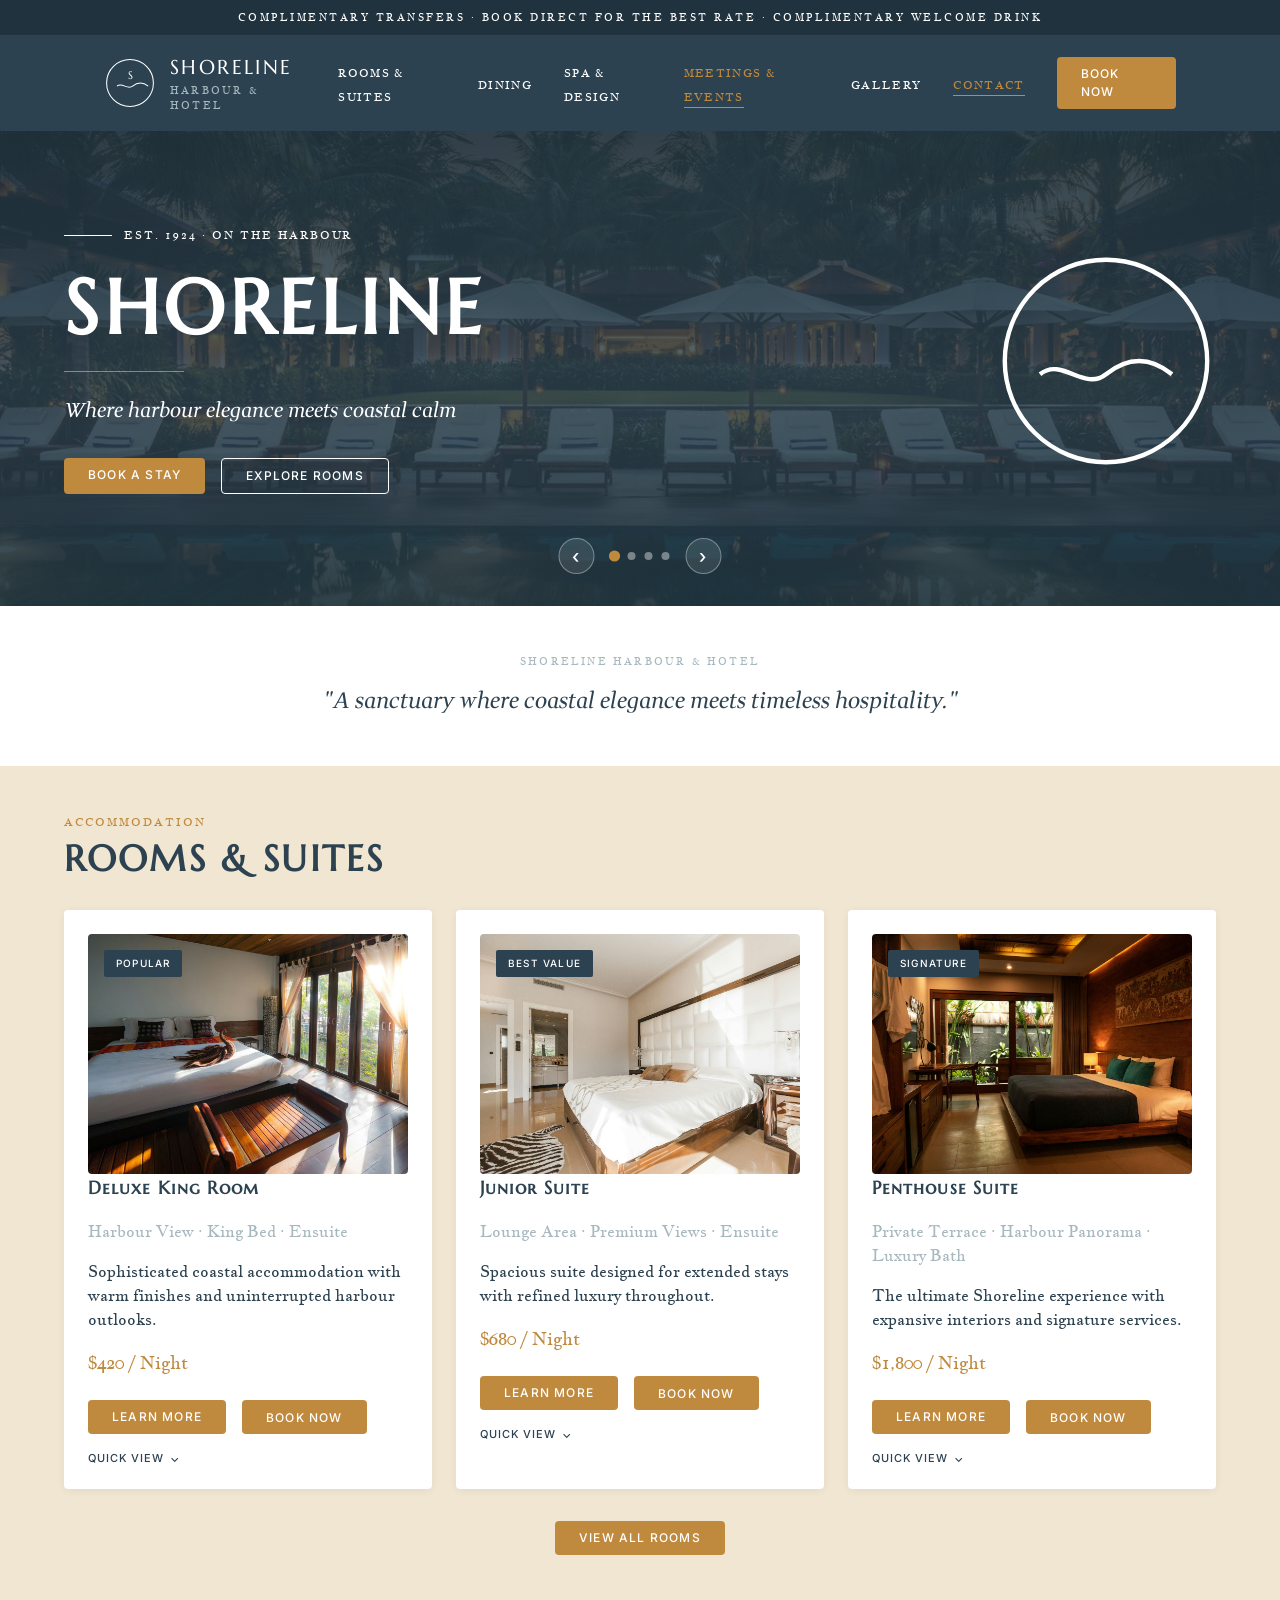
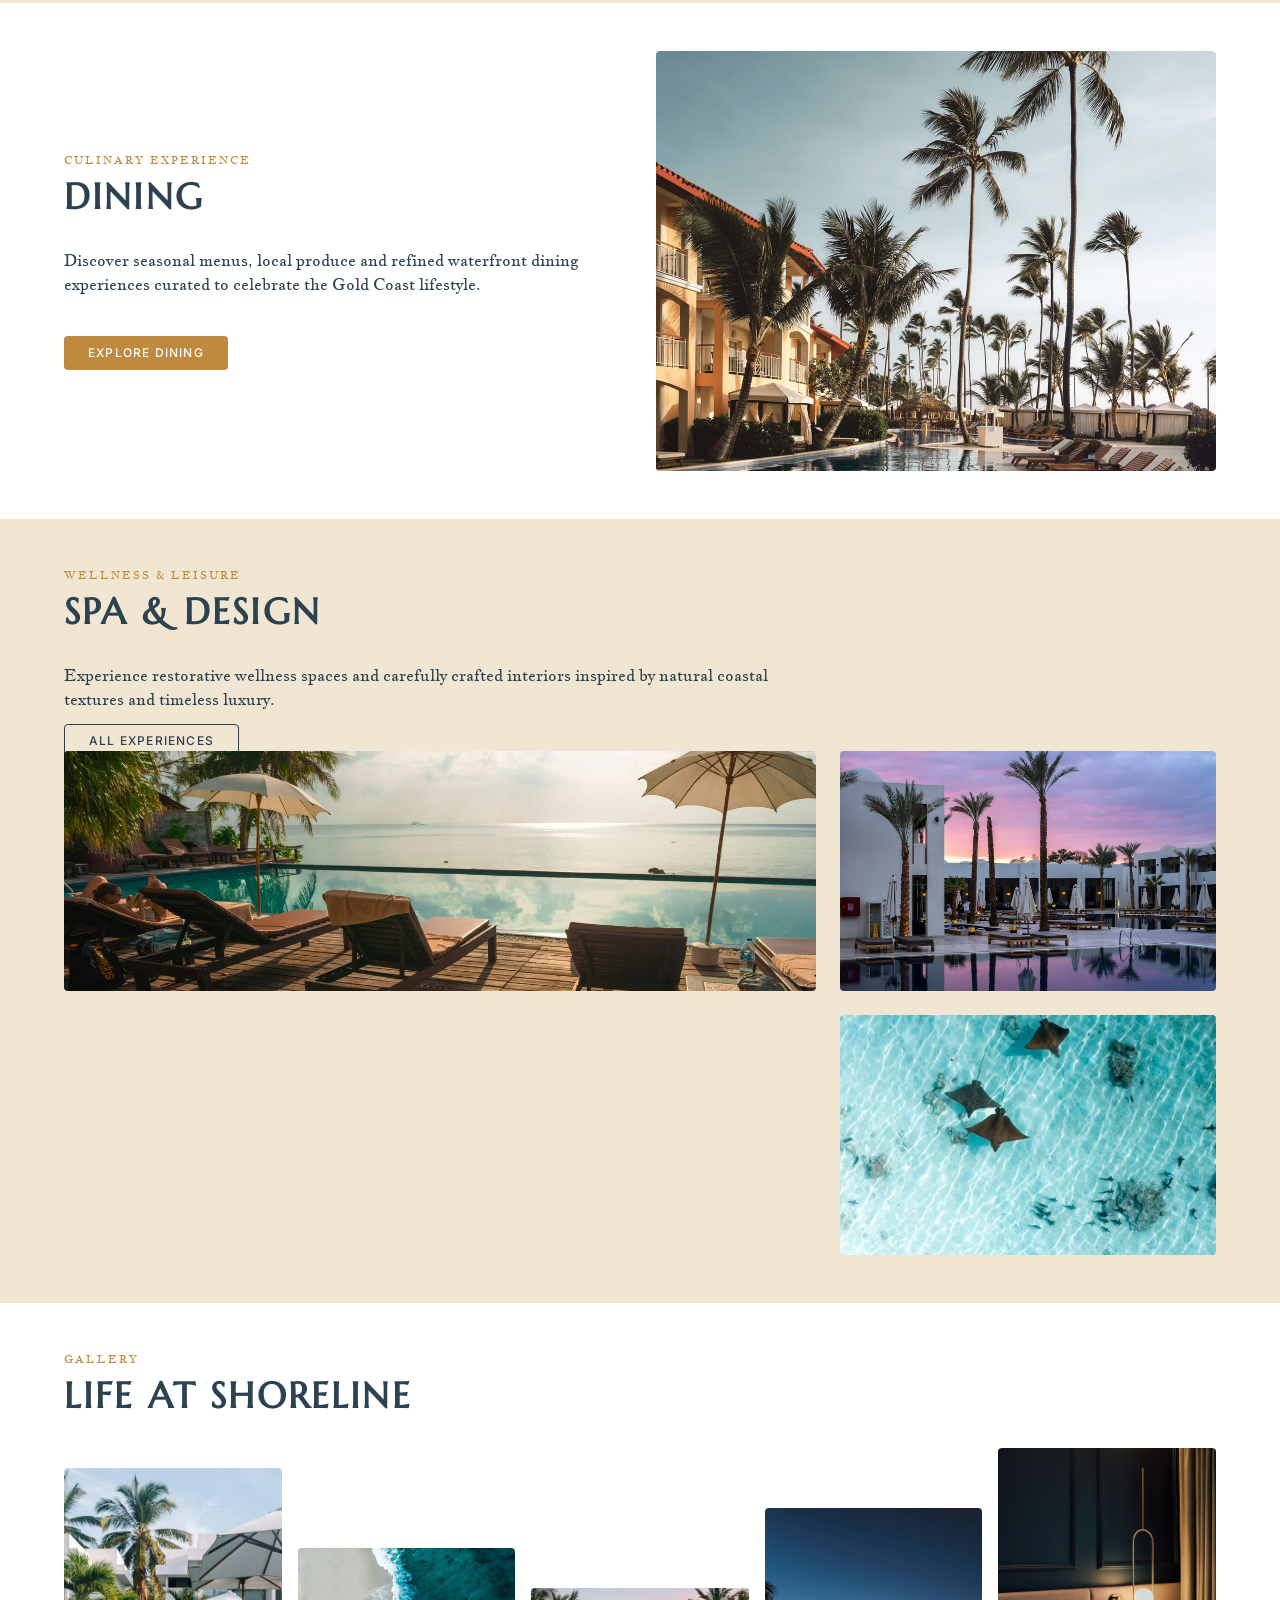
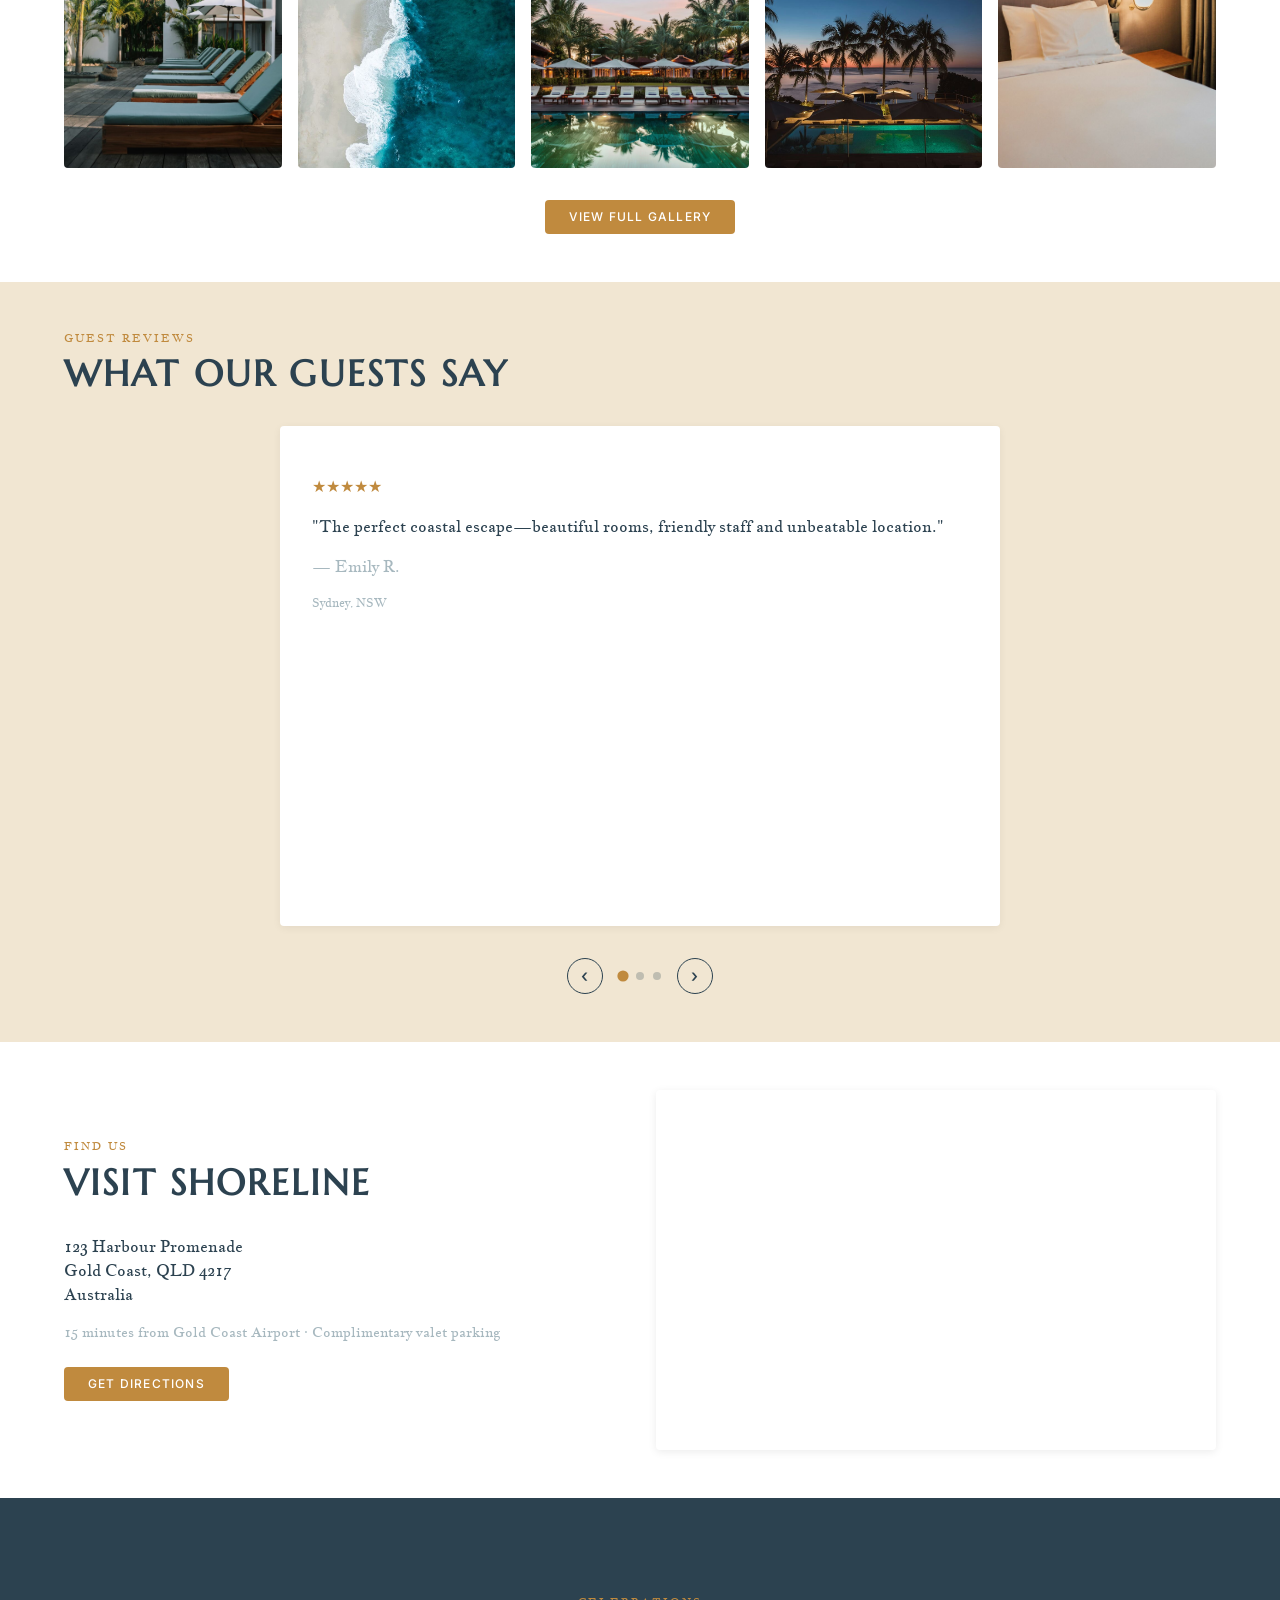
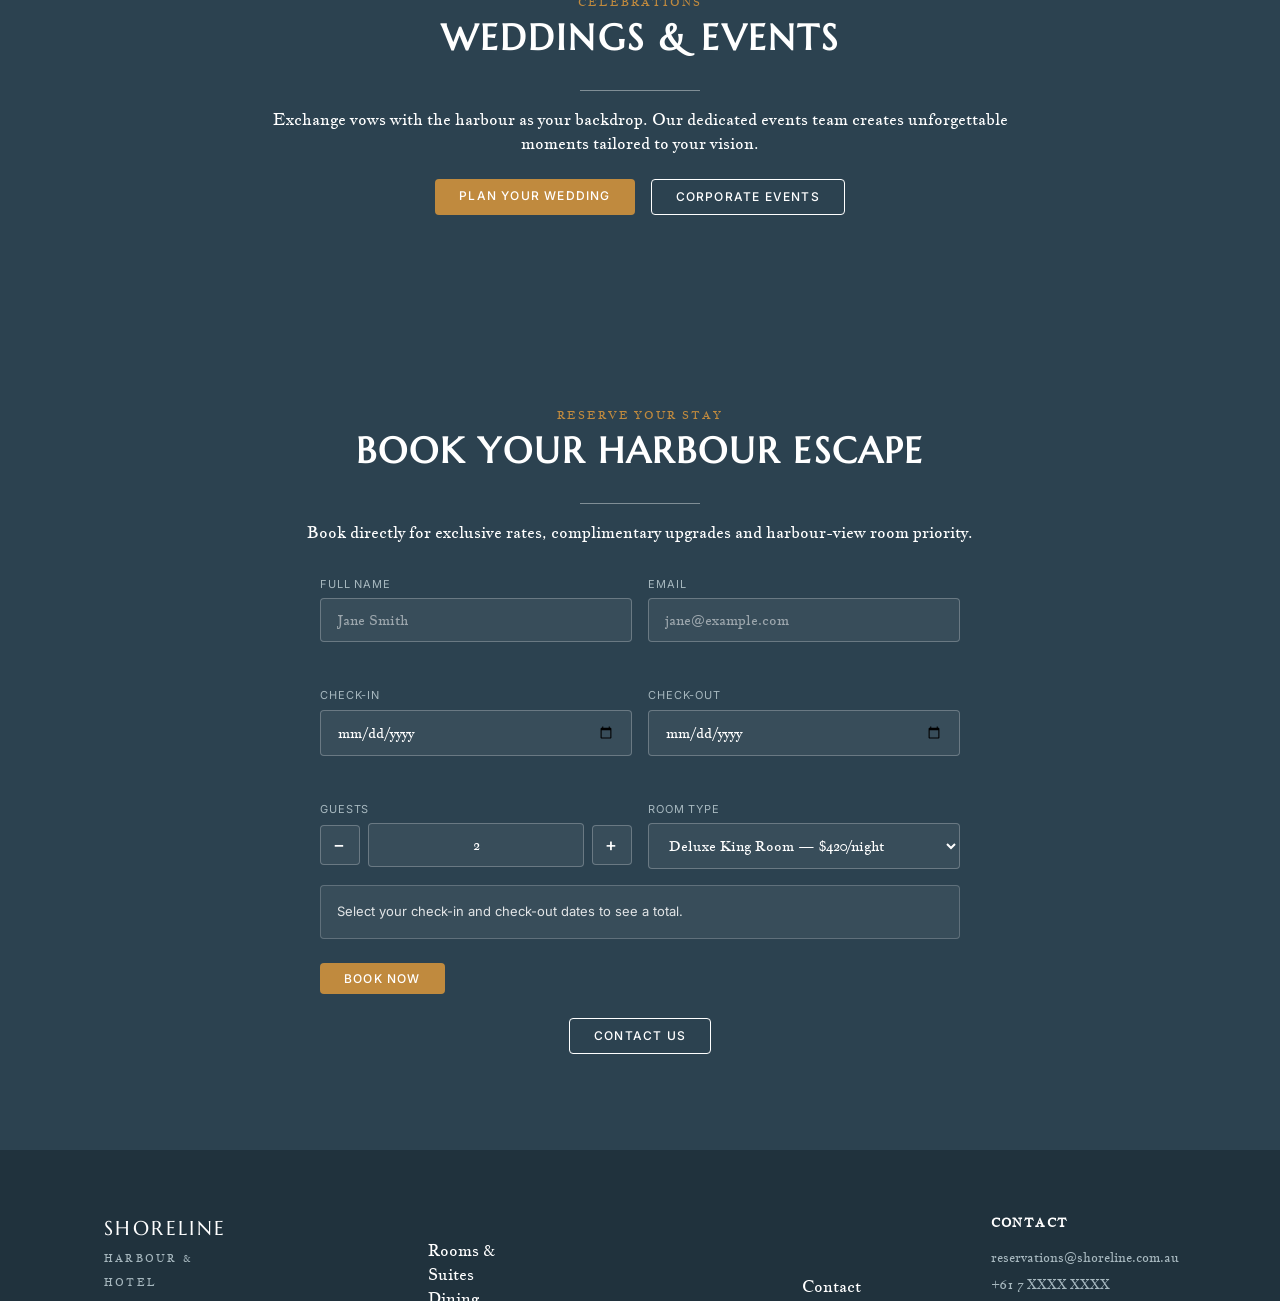
==== commit c1b319f6: "Next-level design/interactivity pass: favicon, real <img>s, hero and testimonial carousels, scroll-s" ====
--- a/index.html
+++ b/index.html
@@ -4,6 +4,60 @@
   <meta charset="UTF-8">
   <meta name="viewport" content="width=device-width, initial-scale=1">
   <title>Shoreline Harbour & Hotel</title>
+  <meta name="description" content="Boutique harbour-front hotel on the Gold Coast. Book rooms & suites, dine waterfront, and unwind at our spa — reserve directly for the best rate.">
+
+  <link rel="icon" type="image/svg+xml" href="favicon.svg">
+  <link rel="icon" type="image/png" sizes="32x32" href="favicon-32.png">
+  <link rel="icon" type="image/png" sizes="16x16" href="favicon-16.png">
+  <link rel="apple-touch-icon" href="apple-touch-icon.png">
+
+  <meta property="og:type" content="website">
+  <meta property="og:site_name" content="Shoreline Harbour & Hotel">
+  <meta property="og:title" content="Shoreline Harbour & Hotel">
+  <meta property="og:description" content="Boutique harbour-front hotel on the Gold Coast. Book rooms & suites, dine waterfront, and unwind at our spa — reserve directly for the best rate.">
+  <meta property="og:image" content="og-image.jpg">
+  <meta property="og:url" content="index.html">
+  <meta name="twitter:card" content="summary_large_image">
+  <meta name="twitter:title" content="Shoreline Harbour & Hotel">
+  <meta name="twitter:description" content="Boutique harbour-front hotel on the Gold Coast. Book rooms & suites, dine waterfront, and unwind at our spa.">
+  <meta name="twitter:image" content="og-image.jpg">
+
+  <!-- Update "url"/"image" to absolute URLs once this site has a public domain -->
+  <script type="application/ld+json">
+  {
+    "@context": "https://schema.org",
+    "@type": "Hotel",
+    "name": "Shoreline Harbour & Hotel",
+    "description": "Boutique harbour-front hotel on the Gold Coast offering rooms & suites, waterfront dining and a poolside spa.",
+    "image": "og-image.jpg",
+    "url": "index.html",
+    "priceRange": "$420-$1800",
+    "address": {
+      "@type": "PostalAddress",
+      "streetAddress": "123 Harbour Promenade",
+      "addressLocality": "Gold Coast",
+      "addressRegion": "QLD",
+      "postalCode": "4217",
+      "addressCountry": "AU"
+    },
+    "geo": {
+      "@type": "GeoCoordinates",
+      "latitude": -28.0023,
+      "longitude": 153.4145
+    },
+    "starRating": {
+      "@type": "Rating",
+      "ratingValue": "5"
+    },
+    "amenityFeature": [
+      { "@type": "LocationFeatureSpecification", "name": "Free WiFi" },
+      { "@type": "LocationFeatureSpecification", "name": "Spa" },
+      { "@type": "LocationFeatureSpecification", "name": "Waterfront Dining" },
+      { "@type": "LocationFeatureSpecification", "name": "Valet Parking" }
+    ]
+  }
+  </script>
+
   <link rel="stylesheet" href="styles.css">
 </head>
 <body>
@@ -77,6 +131,17 @@
       </div>
       <div class="hero-overlay" aria-hidden="true"></div>
 
+      <div class="hero-controls">
+        <button class="hero-arrow hero-arrow-prev" aria-label="Previous photo">‹</button>
+        <div class="hero-dots" role="tablist" aria-label="Hero photo selector">
+          <button class="hero-dot active" role="tab" aria-selected="true" aria-label="Show photo 1 of 4"></button>
+          <button class="hero-dot" role="tab" aria-selected="false" aria-label="Show photo 2 of 4"></button>
+          <button class="hero-dot" role="tab" aria-selected="false" aria-label="Show photo 3 of 4"></button>
+          <button class="hero-dot" role="tab" aria-selected="false" aria-label="Show photo 4 of 4"></button>
+        </div>
+        <button class="hero-arrow hero-arrow-next" aria-label="Next photo">›</button>
+      </div>
+
       <div class="container hero-layout">
 
         <div class="hero-content">
@@ -142,7 +207,8 @@
         <div class="rooms-grid reveal-grid">
 
           <article class="room-card reveal">
-            <div class="image-placeholder room-img-deluxe" role="img" aria-label="Deluxe King Room with harbour view">
+            <div class="image-placeholder">
+              <img src="images/deluxe-king-room.jpg" alt="Deluxe King Room with harbour view" loading="lazy" width="1400" height="933">
               <span class="room-badge">Popular</span>
             </div>
             <h3>Deluxe King Room</h3>
@@ -157,10 +223,21 @@
               <a href="rooms.html#room-deluxe">Learn More</a>
               <button class="book-room-btn" data-room="Deluxe King Room">Book Now</button>
             </div>
+
+            <button class="quick-view-toggle" aria-expanded="false">
+              Quick View <span class="chevron">⌄</span>
+            </button>
+            <ul class="quick-view-amenities">
+              <li>Free WiFi</li>
+              <li>Air Conditioning</li>
+              <li>Mini Bar</li>
+              <li>Smart TV</li>
+            </ul>
           </article>
 
           <article class="room-card reveal">
-            <div class="image-placeholder room-img-junior" role="img" aria-label="Junior Suite lounge area">
+            <div class="image-placeholder">
+              <img src="images/junior-suite-room.jpg" alt="Junior Suite lounge area" loading="lazy" width="1400" height="933">
               <span class="room-badge">Best Value</span>
             </div>
             <h3>Junior Suite</h3>
@@ -179,10 +256,21 @@
               <a href="rooms.html#room-junior">Learn More</a>
               <button class="book-room-btn" data-room="Junior Suite">Book Now</button>
             </div>
+
+            <button class="quick-view-toggle" aria-expanded="false">
+              Quick View <span class="chevron">⌄</span>
+            </button>
+            <ul class="quick-view-amenities">
+              <li>Free WiFi</li>
+              <li>Separate Lounge</li>
+              <li>Nespresso Machine</li>
+              <li>Bathrobe &amp; Slippers</li>
+            </ul>
           </article>
 
           <article class="room-card reveal">
-            <div class="image-placeholder room-img-penthouse" role="img" aria-label="Penthouse Suite with private terrace">
+            <div class="image-placeholder">
+              <img src="images/penthouse-suite-room.jpg" alt="Penthouse Suite with private terrace" loading="lazy" width="1400" height="933">
               <span class="room-badge">Signature</span>
             </div>
 
@@ -203,6 +291,16 @@
               <a href="rooms.html#room-penthouse">Learn More</a>
               <button class="book-room-btn" data-room="Penthouse Suite">Book Now</button>
             </div>
+
+            <button class="quick-view-toggle" aria-expanded="false">
+              Quick View <span class="chevron">⌄</span>
+            </button>
+            <ul class="quick-view-amenities">
+              <li>Private Terrace</li>
+              <li>Butler Service</li>
+              <li>Complimentary Breakfast</li>
+              <li>Full Mini Bar</li>
+            </ul>
           </article>
 
         </div>
@@ -233,7 +331,7 @@
 
         </div>
 
-        <div class="image-placeholder large-image img-dining reveal" role="img" aria-label="Waterfront dining terrace at Shoreline"></div>
+        <div class="image-placeholder large-image reveal"><img src="images/dining-terrace.jpg" alt="Waterfront dining terrace at Shoreline" loading="lazy" width="1120" height="1400"></div>
 
       </div>
 
@@ -255,11 +353,11 @@
 
         <div class="spa-grid">
 
-          <div class="image-placeholder spa-large img-spa-large reveal" role="img" aria-label="Poolside spa area"></div>
+          <div class="image-placeholder spa-large reveal"><img src="images/spa-poolside.jpg" alt="Poolside spa area" loading="lazy" width="1400" height="1120"></div>
 
           <div class="spa-side reveal-grid">
-            <div class="image-placeholder spa-small img-spa-small-1 reveal" role="img" aria-label="Sunset spa lounge"></div>
-            <div class="image-placeholder spa-small img-spa-small-2 reveal" role="img" aria-label="Stingray lagoon spa"></div>
+            <div class="image-placeholder spa-small reveal"><img src="images/spa-sunset-lounge.jpg" alt="Sunset spa lounge" loading="lazy" width="1400" height="933"></div>
+            <div class="image-placeholder spa-small reveal"><img src="images/spa-stingray-lagoon.jpg" alt="Stingray lagoon spa" loading="lazy" width="894" height="1400"></div>
           </div>
 
         </div>
@@ -277,11 +375,11 @@
 
         <div class="gallery-grid reveal-grid">
 
-          <div class="image-placeholder img-gallery-1 reveal" role="img" aria-label="Resort loungers"></div>
-          <div class="image-placeholder img-gallery-2 reveal" role="img" aria-label="Aerial view of the beach"></div>
-          <div class="image-placeholder img-gallery-3 reveal" role="img" aria-label="Sunset by the poolside"></div>
-          <div class="image-placeholder img-gallery-4 reveal" role="img" aria-label="Pool at night"></div>
-          <div class="image-placeholder img-gallery-5 reveal" role="img" aria-label="Bedside lamp detail"></div>
+          <div class="image-placeholder reveal"><img src="images/gallery-resort-loungers.jpg" alt="Resort loungers" loading="lazy" width="1120" height="1400"></div>
+          <div class="image-placeholder reveal"><img src="images/gallery-aerial-beach.jpg" alt="Aerial view of the beach" loading="lazy" width="787" height="1400"></div>
+          <div class="image-placeholder reveal"><img src="images/gallery-sunset-poolside.jpg" alt="Sunset by the poolside" loading="lazy" width="1400" height="933"></div>
+          <div class="image-placeholder reveal"><img src="images/gallery-night-pool.jpg" alt="Pool at night" loading="lazy" width="1400" height="935"></div>
+          <div class="image-placeholder reveal"><img src="images/gallery-bedside-lamp.jpg" alt="Bedside lamp detail" loading="lazy" width="934" height="1400"></div>
 
         </div>
 
@@ -300,38 +398,93 @@
         <div class="section-label">Guest Reviews</div>
         <h2>What Our Guests Say</h2>
 
-        <div class="testimonials-grid reveal-grid">
-
-          <article class="testimonial-card reveal">
-            <p class="star-rating">★★★★★</p>
-            <blockquote>
-              "The perfect coastal escape—beautiful rooms,
-              friendly staff and unbeatable location."
-            </blockquote>
-            <p class="guest-name">— Emily R.</p>
-            <p class="guest-location">Sydney, NSW</p>
-          </article>
-
-          <article class="testimonial-card reveal">
-            <p class="star-rating">★★★★☆</p>
-            <blockquote>
-              "Loved the rooftop pool and the relaxed boutique vibe.
-              We'll definitely be back."
-            </blockquote>
-            <p class="guest-name">— Daniel K.</p>
-            <p class="guest-location">Melbourne, VIC</p>
-          </article>
-
-          <article class="testimonial-card reveal">
-            <p class="star-rating">★★★★★</p>
-            <blockquote>
-              "Thoughtful details everywhere from the décor to the service.
-              Felt truly looked after."
-            </blockquote>
-            <p class="guest-name">— Sophia L.</p>
-            <p class="guest-location">London, UK</p>
-          </article>
-
+        <div class="testimonial-carousel reveal">
+
+          <div class="testimonial-track">
+
+            <article class="testimonial-card active">
+              <p class="star-rating">★★★★★</p>
+              <blockquote>
+                "The perfect coastal escape—beautiful rooms,
+                friendly staff and unbeatable location."
+              </blockquote>
+              <p class="guest-name">— Emily R.</p>
+              <p class="guest-location">Sydney, NSW</p>
+            </article>
+
+            <article class="testimonial-card">
+              <p class="star-rating">★★★★☆</p>
+              <blockquote>
+                "Loved the rooftop pool and the relaxed boutique vibe.
+                We'll definitely be back."
+              </blockquote>
+              <p class="guest-name">— Daniel K.</p>
+              <p class="guest-location">Melbourne, VIC</p>
+            </article>
+
+            <article class="testimonial-card">
+              <p class="star-rating">★★★★★</p>
+              <blockquote>
+                "Thoughtful details everywhere from the décor to the service.
+                Felt truly looked after."
+              </blockquote>
+              <p class="guest-name">— Sophia L.</p>
+              <p class="guest-location">London, UK</p>
+            </article>
+
+          </div>
+
+          <div class="testimonial-controls">
+            <button class="carousel-arrow carousel-prev" aria-label="Previous review">‹</button>
+            <div class="carousel-dots" role="tablist" aria-label="Guest review selector">
+              <button class="carousel-dot active" role="tab" aria-selected="true" aria-label="Show review 1 of 3"></button>
+              <button class="carousel-dot" role="tab" aria-selected="false" aria-label="Show review 2 of 3"></button>
+              <button class="carousel-dot" role="tab" aria-selected="false" aria-label="Show review 3 of 3"></button>
+            </div>
+            <button class="carousel-arrow carousel-next" aria-label="Next review">›</button>
+          </div>
+
+        </div>
+
+      </div>
+
+    </section>
+
+    <section id="location">
+
+      <div class="container location-layout">
+
+        <div class="reveal">
+
+          <div class="section-label">Find Us</div>
+          <h2>Visit Shoreline</h2>
+
+          <p>
+            123 Harbour Promenade<br>
+            Gold Coast, QLD 4217<br>
+            Australia
+          </p>
+
+          <p class="location-meta">
+            15 minutes from Gold Coast Airport · Complimentary valet parking
+          </p>
+
+          <a
+            href="https://maps.google.com/?q=-28.0023,153.4145"
+            target="_blank"
+            rel="noopener"
+            class="section-link"
+          >Get Directions</a>
+
+        </div>
+
+        <div class="map-embed reveal">
+          <iframe
+            src="https://maps.google.com/maps?q=-28.0023,153.4145&z=14&output=embed"
+            title="Map showing Shoreline Harbour & Hotel's location on the Gold Coast"
+            loading="lazy"
+            referrerpolicy="no-referrer-when-downgrade"
+          ></iframe>
         </div>
 
       </div>
@@ -405,13 +558,11 @@
 
           <div>
             <label for="booking-guests">Guests</label>
-            <select id="booking-guests" name="guests">
-              <option value="1">1 Guest</option>
-              <option value="2" selected>2 Guests</option>
-              <option value="3">3 Guests</option>
-              <option value="4">4 Guests</option>
-              <option value="5+">5+ Guests</option>
-            </select>
+            <div class="guest-stepper">
+              <button type="button" class="stepper-btn stepper-decrease" aria-label="Decrease guests">−</button>
+              <input type="number" id="booking-guests" name="guests" value="2" min="1" max="8" readonly inputmode="numeric" aria-live="polite">
+              <button type="button" class="stepper-btn stepper-increase" aria-label="Increase guests">+</button>
+            </div>
           </div>
 
           <div>
@@ -421,6 +572,11 @@
               <option value="Junior Suite">Junior Suite — $680/night</option>
               <option value="Penthouse Suite">Penthouse Suite — $1,800/night</option>
             </select>
+          </div>
+
+          <div class="field-full booking-summary" id="booking-summary" aria-live="polite">
+            <span class="booking-summary-detail" id="booking-summary-detail">Select your check-in and check-out dates to see a total.</span>
+            <span class="booking-summary-total" id="booking-summary-total"></span>
           </div>
 
           <div class="field-full">
--- a/styles.css
+++ b/styles.css
@@ -1,4 +1,31 @@
 @import url('https://fonts.googleapis.com/css2?family=Inter:wght@500&family=Jacques+Francois&family=Marcellus+SC&family=Wittgenstein:ital@0;1&display=swap');
+
+/* =========================================================
+   TABLE OF CONTENTS
+   (search for the ALL-CAPS heading to jump to a section)
+
+   Variables & base reset ......... :root, *, html, body
+   Scroll-reveal animation ........ .reveal / .reveal-grid
+   Announcement bar
+   Typography ...................... h1-h3, buttons, links
+   Header + Navigation ............. header, nav, .logo, .nav-links
+   Hero ............................ #hero, .hero-slide(s), .hero-controls
+   Sections (shared) ............... section padding + cream/white rhythm
+   Room cards ....................... .rooms-grid, .room-card, quick-view
+   Dining ........................... .dining-layout
+   Location ......................... .location-layout, .map-embed
+   Spa .............................. .spa-grid
+   Events ........................... #events, .booking-form, guest stepper
+   Gallery (homepage preview) ...... .gallery-grid
+   Photo frames ..................... .image-placeholder + hover zoom
+   Testimonials ..................... .testimonial-carousel
+   Footer
+   SECTION DETAILS .................. labels, quote band, badges, weddings
+   POLISH ............................ hover states, back-to-top, progress bar
+   RESPONSIVE ........................ hamburger nav, tablet + mobile
+   MOBILE QUICK-BOOKING BAR
+   SUBPAGES .......................... rooms.html / gallery.html specifics
+========================================================= */
 
 :root {
   --color-primary: #2c4250;
@@ -189,7 +216,24 @@
 ======================= */
 
 header {
+  position: sticky;
+  top: 0;
+  z-index: 500;
   background: var(--color-primary);
+  transition: box-shadow 0.35s ease;
+}
+
+/* Header gains a lifted shadow once the page scrolls (JS toggles this
+   class) — a "sticky" header without motion feedback reads as static */
+
+header.scrolled {
+  box-shadow: 0 4px 20px rgba(0, 0, 0, 0.15);
+}
+
+@media (prefers-reduced-motion: reduce) {
+  header {
+    transition: none;
+  }
 }
 
 nav {
@@ -324,6 +368,82 @@
   }
 }
 
+/* Hero slideshow controls — arrows + dots grouped at the bottom so they
+   never collide with the headline/tagline regardless of viewport height */
+
+.hero-controls {
+  position: absolute;
+  left: 50%;
+  bottom: var(--space-xl);
+  transform: translateX(-50%);
+  z-index: 3;
+  display: flex;
+  align-items: center;
+  gap: var(--space-md);
+}
+
+.hero-arrow {
+  width: 36px;
+  height: 36px;
+  padding: 0;
+  border-radius: 50%;
+  background: rgba(255, 255, 255, 0.1);
+  border: 1px solid rgba(255, 255, 255, 0.35);
+  color: var(--color-white);
+  font-size: 19px;
+  line-height: 1;
+  display: flex;
+  align-items: center;
+  justify-content: center;
+  cursor: pointer;
+  transition: background 0.25s ease, border-color 0.25s ease, transform 0.25s ease;
+}
+
+.hero-arrow:hover {
+  background: rgba(255, 255, 255, 0.22);
+  border-color: var(--color-accent);
+  transform: translateY(-2px);
+}
+
+.hero-dots {
+  display: flex;
+  align-items: center;
+  gap: 9px;
+}
+
+.hero-dot {
+  width: 8px;
+  height: 8px;
+  padding: 0;
+  border-radius: 50%;
+  background: rgba(255, 255, 255, 0.4);
+  border: none;
+  cursor: pointer;
+  transition: background 0.3s ease, transform 0.3s ease;
+}
+
+.hero-dot:hover {
+  background: rgba(255, 255, 255, 0.7);
+}
+
+.hero-dot.active {
+  background: var(--color-accent);
+  transform: scale(1.4);
+}
+
+@media (max-width: 480px) {
+  .hero-controls {
+    bottom: var(--space-lg);
+    gap: var(--space-sm);
+  }
+
+  .hero-arrow {
+    width: 32px;
+    height: 32px;
+    font-size: 16px;
+  }
+}
+
 .hero-layout {
   position: relative;
   z-index: 2;
@@ -402,6 +522,7 @@
 #spa,
 #gallery,
 #testimonials,
+#location,
 #contact {
   padding: var(--space-2xl) var(--space-3xl);
 }
@@ -418,6 +539,7 @@
 
 #dining,
 #gallery,
+#location,
 #contact {
   background: var(--color-white);
 }
@@ -479,6 +601,77 @@
   box-shadow: 0 6px 14px rgba(0,0,0,.15);
 }
 
+/* Room card quick-view — click-to-expand amenities (not hover-only, so
+   it works identically via tap on touch devices and for keyboard users) */
+
+.quick-view-toggle {
+  display: flex;
+  align-items: center;
+  gap: 6px;
+  margin-top: var(--space-md);
+  padding: 0;
+  background: none;
+  border: none;
+  color: var(--color-primary);
+  font-family: "Inter", sans-serif;
+  font-size: 11px;
+  font-weight: 500;
+  letter-spacing: 0.08em;
+  text-transform: uppercase;
+  cursor: pointer;
+}
+
+.quick-view-toggle:hover {
+  color: var(--color-accent);
+}
+
+.quick-view-toggle .chevron {
+  font-size: 12px;
+  transition: transform 0.25s ease;
+}
+
+.quick-view-toggle[aria-expanded="true"] .chevron {
+  transform: rotate(180deg);
+}
+
+.quick-view-amenities {
+  list-style: none;
+  margin: 0;
+  padding: 0;
+  display: grid;
+  grid-template-columns: repeat(2, 1fr);
+  gap: 4px 12px;
+  max-height: 0;
+  opacity: 0;
+  overflow: hidden;
+  transition: max-height 0.35s ease, opacity 0.3s ease, margin-top 0.35s ease;
+}
+
+.quick-view-amenities.open {
+  max-height: 160px;
+  opacity: 1;
+  margin-top: var(--space-sm);
+}
+
+.quick-view-amenities li {
+  font-family: "Inter", sans-serif;
+  font-size: 11px;
+  color: var(--color-primary);
+}
+
+.quick-view-amenities li::before {
+  content: "\2713";
+  color: var(--color-accent);
+  margin-right: 4px;
+}
+
+@media (prefers-reduced-motion: reduce) {
+  .quick-view-amenities,
+  .quick-view-toggle .chevron {
+    transition: none;
+  }
+}
+
 .section-cta {
   text-align: center;
   margin-top: var(--space-xl);
@@ -493,6 +686,39 @@
   grid-template-columns: 1fr 1fr;
   gap: var(--space-xl);
   align-items: center;
+}
+
+/* =======================
+   Location
+======================= */
+
+.location-layout {
+  display: grid;
+  grid-template-columns: 1fr 1fr;
+  gap: var(--space-xl);
+  align-items: center;
+}
+
+.location-meta {
+  color: var(--color-muted);
+  font-size: 14px;
+  margin-top: var(--space-sm);
+  margin-bottom: var(--space-lg);
+}
+
+.map-embed {
+  min-height: 360px;
+  border-radius: 4px;
+  overflow: hidden;
+  box-shadow: 0 2px 8px rgba(0, 0, 0, 0.08);
+}
+
+.map-embed iframe {
+  display: block;
+  width: 100%;
+  height: 100%;
+  min-height: 360px;
+  border: 0;
 }
 
 /* =======================
@@ -595,55 +821,76 @@
 }
 
 /* =======================
-   Image Placeholders
+   Photo frames
+   .image-placeholder is now a real photo frame: a fixed/sized box that
+   clips a real <img> (object-fit: cover) inside it. The placeholder
+   background still shows briefly while a photo loads.
 ======================= */
 
 .image-placeholder,
 .large-image,
 .map-placeholder {
   background: var(--color-placeholder);
-  background-size: cover;
-  background-position: center;
   border-radius: 4px;
-}
-
-/* Real photos dropped into each placeholder slot */
-
-.room-img-deluxe   { background-image: url('images/deluxe-king-room.jpg'); }
-.room-img-junior   { background-image: url('images/junior-suite-room.jpg'); }
-.room-img-penthouse{ background-image: url('images/penthouse-suite-room.jpg'); }
-
-.img-dining     { background-image: url('images/dining-terrace.jpg'); }
-.img-spa-large  { background-image: url('images/spa-poolside.jpg'); }
-.img-spa-small-1{ background-image: url('images/spa-sunset-lounge.jpg'); }
-.img-spa-small-2{ background-image: url('images/spa-stingray-lagoon.jpg'); }
-
-.img-gallery-1 { background-image: url('images/gallery-resort-loungers.jpg'); }
-.img-gallery-2 { background-image: url('images/gallery-aerial-beach.jpg'); }
-.img-gallery-3 { background-image: url('images/gallery-sunset-poolside.jpg'); }
-.img-gallery-4 { background-image: url('images/gallery-night-pool.jpg'); }
-.img-gallery-5 { background-image: url('images/gallery-bedside-lamp.jpg'); }
+  position: relative;
+  overflow: hidden;
+}
+
+.image-placeholder img,
+.large-image img,
+.map-placeholder img {
+  display: block;
+  width: 100%;
+  height: 100%;
+  object-fit: cover;
+  transition: transform 0.9s ease, filter 0.5s ease;
+}
+
+.image-placeholder:hover img,
+.large-image:hover img,
+.map-placeholder:hover img {
+  transform: scale(1.12);
+  filter: brightness(0.92);
+}
+
+@media (prefers-reduced-motion: reduce) {
+  .image-placeholder img,
+  .large-image img,
+  .map-placeholder img,
+  .image-placeholder:hover img,
+  .large-image:hover img,
+  .map-placeholder:hover img {
+    transition: none;
+    transform: none;
+    filter: none;
+  }
+}
 
 .image-placeholder {
-  min-height: 240px;
+  height: 240px;
 }
 
 .large-image {
-  min-height: 420px;
+  height: 420px;
 }
 
 .map-placeholder {
-  min-height: 420px;
+  height: 420px;
 }
 
 /* =======================
    Testimonials
 ======================= */
 
-.testimonials-grid {
-  display: grid;
-  grid-template-columns: repeat(3, 1fr);
-  gap: var(--space-lg);
+.testimonial-carousel {
+  position: relative;
+  max-width: 720px;
+  margin: 0 auto;
+}
+
+.testimonial-track {
+  position: relative;
+  transition: height 0.4s ease;
 }
 
 .testimonial-card {
@@ -653,6 +900,85 @@
   box-shadow: 0 2px 8px rgba(0,0,0,.06);
 }
 
+.testimonial-track .testimonial-card {
+  position: absolute;
+  inset: 0;
+  width: 100%;
+  opacity: 0;
+  visibility: hidden;
+  transition: opacity 0.6s ease;
+  pointer-events: none;
+}
+
+.testimonial-track .testimonial-card.active {
+  opacity: 1;
+  visibility: visible;
+  pointer-events: auto;
+}
+
+@media (prefers-reduced-motion: reduce) {
+  .testimonial-track .testimonial-card {
+    transition: none;
+  }
+}
+
+.testimonial-controls {
+  display: flex;
+  align-items: center;
+  justify-content: center;
+  gap: var(--space-md);
+  margin-top: var(--space-xl);
+}
+
+.carousel-arrow {
+  width: 36px;
+  height: 36px;
+  padding: 0;
+  border-radius: 50%;
+  background: transparent;
+  border: 1px solid var(--color-primary);
+  color: var(--color-primary);
+  font-size: 18px;
+  line-height: 1;
+  display: flex;
+  align-items: center;
+  justify-content: center;
+  cursor: pointer;
+  transition: background 0.25s ease, color 0.25s ease, transform 0.25s ease;
+}
+
+.carousel-arrow:hover {
+  background: var(--color-primary);
+  color: var(--color-white);
+  transform: translateY(-2px);
+}
+
+.carousel-dots {
+  display: flex;
+  align-items: center;
+  gap: 9px;
+}
+
+.carousel-dot {
+  width: 8px;
+  height: 8px;
+  padding: 0;
+  border-radius: 50%;
+  background: rgba(44, 66, 80, 0.25);
+  border: none;
+  cursor: pointer;
+  transition: background 0.3s ease, transform 0.3s ease;
+}
+
+.carousel-dot:hover {
+  background: rgba(44, 66, 80, 0.5);
+}
+
+.carousel-dot.active {
+  background: var(--color-accent);
+  transform: scale(1.4);
+}
+
 blockquote {
   margin: 0 0 var(--space-md);
 }
@@ -663,36 +989,6 @@
 
 .star-rating {
   color: var(--color-accent);
-}
-
-/* =======================
-   Contact
-======================= */
-
-.contact-layout {
-  display: grid;
-  grid-template-columns: 1fr 1fr;
-  gap: var(--space-xl);
-}
-
-form {
-  display: flex;
-  flex-direction: column;
-  gap: var(--space-lg);
-}
-
-label {
-  display: block;
-  margin-bottom: var(--space-sm);
-}
-
-input,
-textarea {
-  width: 100%;
-  padding: var(--space-md);
-  background: var(--color-white);
-  border: 1px solid var(--color-border);
-  font-family: inherit;
 }
 
 /* =======================
@@ -802,8 +1098,8 @@
 }
 
 /* =========================================================
-   LAYER 4 — FIGMA MATCH REFINEMENTS
-   New pieces added to match the Figma design.
+   SECTION DETAILS — labels, quote band, badges, weddings band,
+   testimonial meta
 ========================================================= */
 
 /* Small gold label that sits above each section heading */
@@ -842,16 +1138,14 @@
   margin: 0 auto;
 }
 
-/* Corner badges on the room cards */
-
-.room-card .image-placeholder {
-  position: relative;
-}
+/* Room badges. On homepage cards this sits as a corner overlay on the
+   photo (.image-placeholder is already position:relative for this).
+   On rooms.html it's a plain inline label above the heading instead —
+   it isn't inside an image container there, so it stays in normal flow
+   rather than using position:absolute with no positioned ancestor. */
 
 .room-badge {
-  position: absolute;
-  top: var(--space-md);
-  left: var(--space-md);
+  display: inline-block;
   background: var(--color-primary);
   color: var(--color-white);
   font-family: "Inter", sans-serif;
@@ -861,6 +1155,14 @@
   text-transform: uppercase;
   padding: 6px 12px;
   border-radius: 2px;
+  margin-bottom: var(--space-sm);
+}
+
+.room-card .room-badge {
+  position: absolute;
+  top: var(--space-md);
+  left: var(--space-md);
+  margin-bottom: 0;
 }
 
 /* Buttons that sit under section text */
@@ -930,13 +1232,6 @@
 .room-card,
 .testimonial-card {
   transition: all 0.25s ease;
-}
-
-/* Image placeholders zoom in slightly on hover via background-size,
-   which crops cleanly within the existing box (no overflow needed) */
-
-.image-placeholder {
-  transition: filter 0.5s ease, background-size 0.9s ease, box-shadow 0.3s ease;
 }
 
 /* Buttons lift slightly and darken on hover */
@@ -979,11 +1274,13 @@
   transition: width 0.25s ease;
 }
 
-.nav-links a:hover::after {
+.nav-links a:hover::after,
+.nav-links a.nav-active::after {
   width: 100%;
 }
 
-.nav-links a:hover {
+.nav-links a:hover,
+.nav-links a.nav-active {
   color: var(--color-accent);
 }
 
@@ -1004,21 +1301,6 @@
 .testimonial-card:hover {
   transform: translateY(-4px);
   box-shadow: 0 10px 24px rgba(0,0,0,.10);
-}
-
-/* Images zoom and darken slightly on hover, like a real photo would */
-
-.image-placeholder:hover {
-  filter: brightness(0.92);
-  background-size: 112%;
-}
-
-@media (prefers-reduced-motion: reduce) {
-  .image-placeholder,
-  .image-placeholder:hover {
-    transition: none;
-    background-size: cover;
-  }
 }
 
 /* Scroll progress bar — fixed to the very top of the page */
@@ -1071,8 +1353,7 @@
 }
 
 /* =========================================================
-   LAYER 3 — RESPONSIVE + HAMBURGER NAV
-   Everything below is the mobile and tablet behaviour.
+   RESPONSIVE — hamburger nav, tablet and mobile breakpoints
 ========================================================= */
 
 /* Hamburger toggle button — hidden on desktop, shown on mobile */
@@ -1113,9 +1394,8 @@
     padding: var(--space-sm) var(--space-lg);
   }
 
-  /* Room cards and testimonials drop to 2 columns */
-  .rooms-grid,
-  .testimonials-grid {
+  /* Room cards drop to 2 columns */
+  .rooms-grid {
     grid-template-columns: repeat(2, 1fr);
   }
 
@@ -1226,6 +1506,7 @@
   #spa,
   #gallery,
   #testimonials,
+  #location,
   #quote-band {
     padding: var(--space-lg);
   }
@@ -1233,12 +1514,6 @@
   #events,
   #weddings {
     padding: var(--space-2xl) var(--space-lg);
-  }
-
-  /* --- Cards collapse to a single column --- */
-
-  .testimonials-grid {
-    grid-template-columns: 1fr;
   }
 
   /* --- Room cards become a swipeable carousel for faster scanning/booking --- */
@@ -1285,15 +1560,21 @@
     flex-wrap: wrap;
   }
 
-  /* --- Dining and spa stack into one column --- */
+  /* --- Dining, spa and location stack into one column --- */
 
   .dining-layout,
-  .spa-grid {
+  .spa-grid,
+  .location-layout {
     grid-template-columns: 1fr;
   }
 
   .spa-large {
     height: 300px;
+  }
+
+  .map-embed,
+  .map-embed iframe {
+    min-height: 260px;
   }
 
   /* --- Gallery becomes a single column --- */
@@ -1322,14 +1603,12 @@
     padding: var(--space-lg);
   }
 
-  /* --- Persistent quick-booking bar --- */
+  /* --- Persistent quick-booking bar ---
+     (.mobile-book-bar's display:flex override lives just below, after
+     its full definition, so it isn't clobbered by that later rule) --- */
 
   body {
     padding-bottom: 76px;
-  }
-
-  .mobile-book-bar {
-    display: flex;
   }
 
   #back-to-top {
@@ -1379,6 +1658,12 @@
   flex-shrink: 0;
 }
 
+@media (max-width: 480px) {
+  .mobile-book-bar {
+    display: flex;
+  }
+}
+
 /* =========================================================
    SUBPAGES — Rooms & Suites / Gallery
 ========================================================= */
@@ -1442,7 +1727,7 @@
 }
 
 .room-detail-image {
-  min-height: 380px;
+  height: 380px;
   border-radius: 4px;
   position: relative;
 }
@@ -1479,27 +1764,42 @@
 }
 
 .full-gallery-grid .gallery-item {
-  background-size: cover;
-  background-position: center;
+  background: var(--color-placeholder);
+  position: relative;
+  overflow: hidden;
   border-radius: 4px;
   cursor: pointer;
   border: none;
   padding: 0;
-  transition: filter 0.5s ease, transform 0.3s ease, background-size 0.9s ease, box-shadow 0.3s ease;
+  transition: transform 0.3s ease, box-shadow 0.3s ease;
+}
+
+.full-gallery-grid .gallery-item img {
+  display: block;
+  width: 100%;
+  height: 100%;
+  object-fit: cover;
+  transition: transform 0.9s ease, filter 0.5s ease;
 }
 
 .full-gallery-grid .gallery-item:hover {
+  transform: translateY(-3px);
+  box-shadow: 0 12px 28px rgba(0,0,0,.22);
+}
+
+.full-gallery-grid .gallery-item:hover img {
   filter: brightness(0.9);
-  transform: translateY(-3px);
-  background-size: 114%;
-  box-shadow: 0 12px 28px rgba(0,0,0,.22);
+  transform: scale(1.14);
 }
 
 @media (prefers-reduced-motion: reduce) {
   .full-gallery-grid .gallery-item,
-  .full-gallery-grid .gallery-item:hover {
+  .full-gallery-grid .gallery-item img,
+  .full-gallery-grid .gallery-item:hover,
+  .full-gallery-grid .gallery-item:hover img {
     transition: none;
-    background-size: cover;
+    transform: none;
+    filter: none;
   }
 }
 
@@ -1542,6 +1842,67 @@
   line-height: 1;
   padding: 8px;
   cursor: pointer;
+}
+
+.lightbox-arrow {
+  position: absolute;
+  top: 50%;
+  transform: translateY(-50%);
+  width: 48px;
+  height: 48px;
+  padding: 0;
+  border-radius: 50%;
+  background: rgba(255, 255, 255, 0.08);
+  border: 1px solid rgba(255, 255, 255, 0.3);
+  color: var(--color-white);
+  font-size: 24px;
+  line-height: 1;
+  display: flex;
+  align-items: center;
+  justify-content: center;
+  cursor: pointer;
+  transition: background 0.25s ease, border-color 0.25s ease;
+}
+
+.lightbox-arrow:hover {
+  background: rgba(255, 255, 255, 0.18);
+  border-color: var(--color-accent);
+}
+
+.lightbox-prev {
+  left: 20px;
+}
+
+.lightbox-next {
+  right: 20px;
+}
+
+.lightbox-counter {
+  position: absolute;
+  bottom: 20px;
+  left: 50%;
+  transform: translateX(-50%);
+  margin: 0;
+  color: rgba(255, 255, 255, 0.75);
+  font-family: "Inter", sans-serif;
+  font-size: 12px;
+  letter-spacing: 0.08em;
+}
+
+@media (max-width: 480px) {
+  .lightbox-arrow {
+    width: 38px;
+    height: 38px;
+    font-size: 19px;
+  }
+
+  .lightbox-prev {
+    left: 8px;
+  }
+
+  .lightbox-next {
+    right: 8px;
+  }
 }
 
 /* Booking form (in the #events section) */
@@ -1600,6 +1961,79 @@
   font-size: 11px;
   margin-top: 4px;
   min-height: 14px;
+}
+
+/* Guest stepper — faster than a dropdown on mobile: two taps beat
+   opening a picker and scrolling to a number */
+
+.guest-stepper {
+  display: flex;
+  align-items: center;
+  gap: var(--space-sm);
+}
+
+.guest-stepper input {
+  text-align: center;
+  padding: 12px var(--space-sm);
+}
+
+.guest-stepper input::-webkit-outer-spin-button,
+.guest-stepper input::-webkit-inner-spin-button {
+  -webkit-appearance: none;
+  margin: 0;
+}
+
+.guest-stepper input[type="number"] {
+  -moz-appearance: textfield;
+}
+
+.stepper-btn {
+  flex-shrink: 0;
+  width: 40px;
+  height: 40px;
+  padding: 0;
+  border-radius: 4px;
+  background: rgba(255, 255, 255, 0.06);
+  border: 1px solid rgba(255, 255, 255, 0.25);
+  color: var(--color-white);
+  font-size: 18px;
+  line-height: 1;
+  cursor: pointer;
+  transition: background 0.2s ease, border-color 0.2s ease;
+}
+
+.stepper-btn:hover {
+  background: rgba(255, 255, 255, 0.16);
+  border-color: var(--color-accent);
+}
+
+.stepper-btn:disabled {
+  opacity: 0.35;
+  cursor: not-allowed;
+}
+
+/* Live price summary */
+
+.booking-summary {
+  display: flex;
+  align-items: center;
+  justify-content: space-between;
+  flex-wrap: wrap;
+  gap: var(--space-sm) var(--space-md);
+  padding: var(--space-md);
+  background: rgba(255, 255, 255, 0.06);
+  border: 1px solid rgba(255, 255, 255, 0.2);
+  border-radius: 4px;
+  font-family: "Inter", sans-serif;
+  font-size: 13px;
+  color: rgba(255, 255, 255, 0.85);
+}
+
+.booking-summary-total {
+  font-family: "Marcellus SC", serif;
+  font-size: 20px;
+  color: var(--color-accent);
+  white-space: nowrap;
 }
 
 .booking-submit {
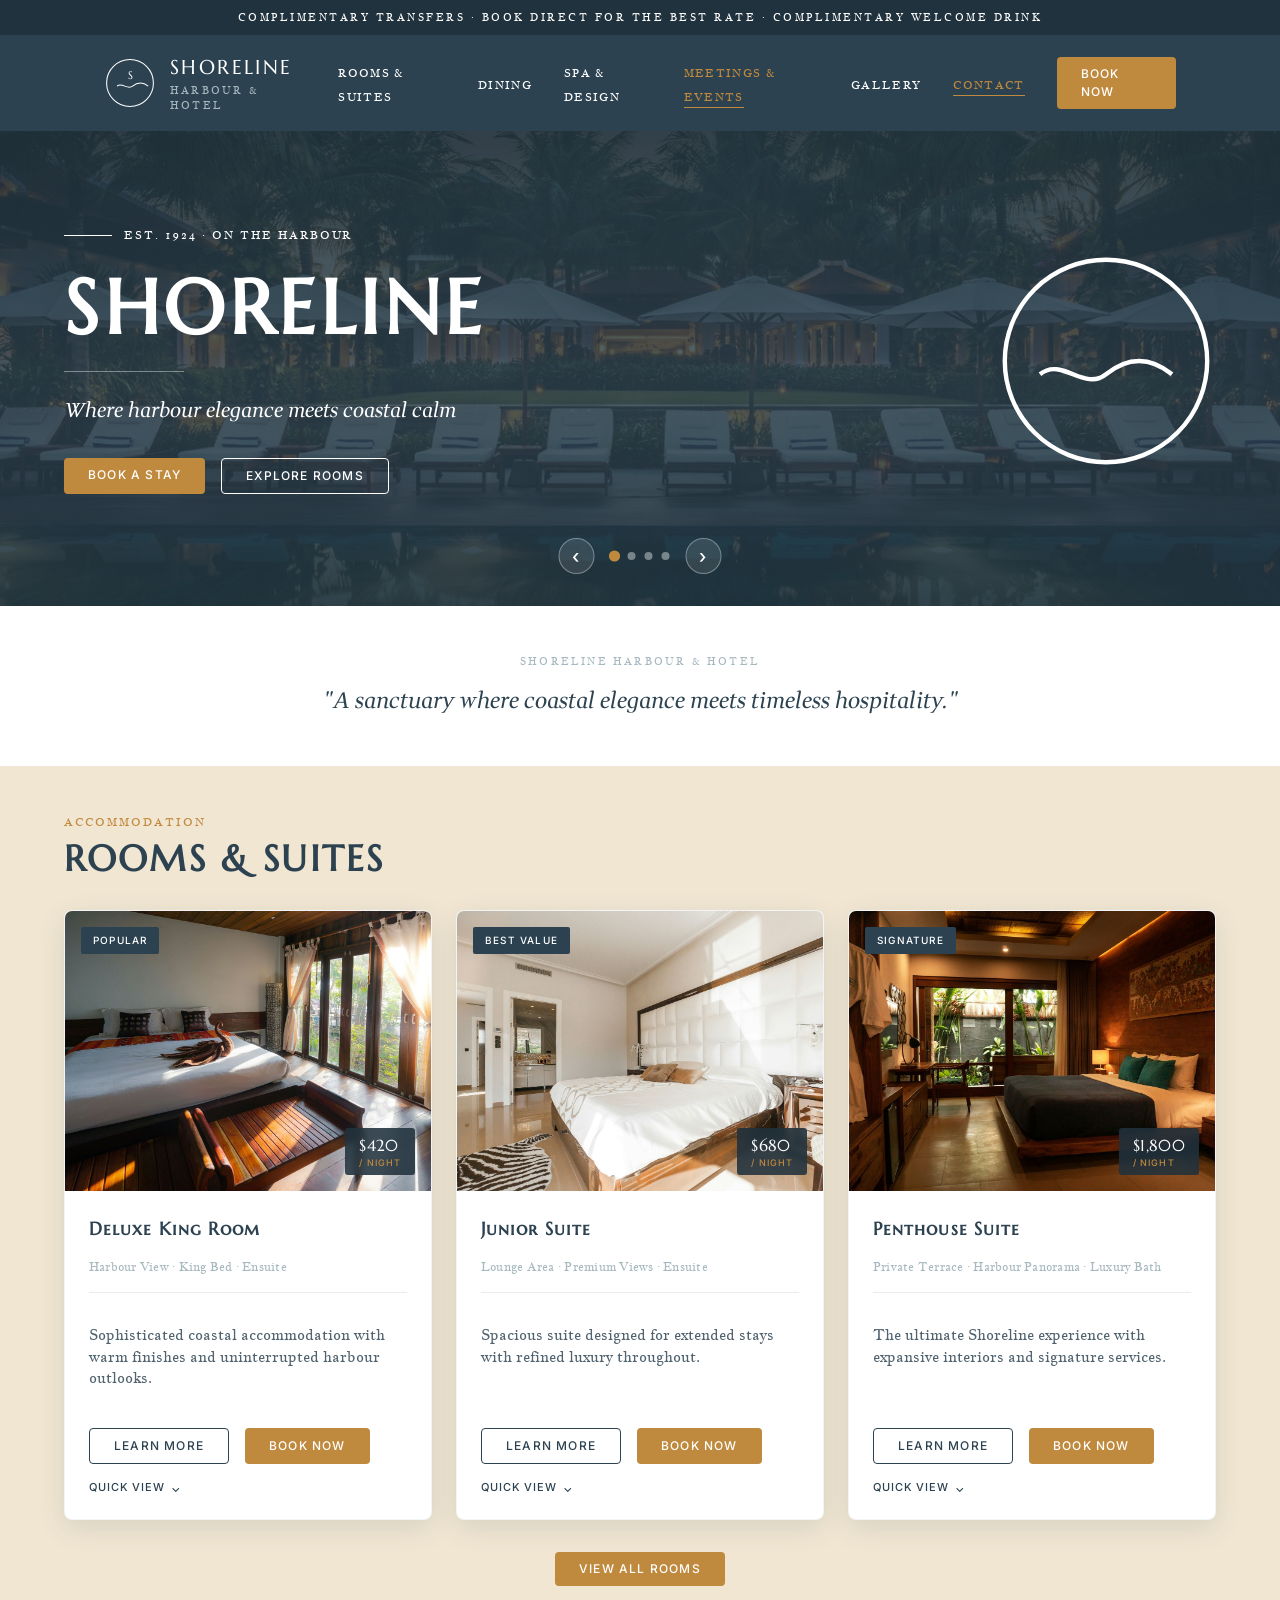
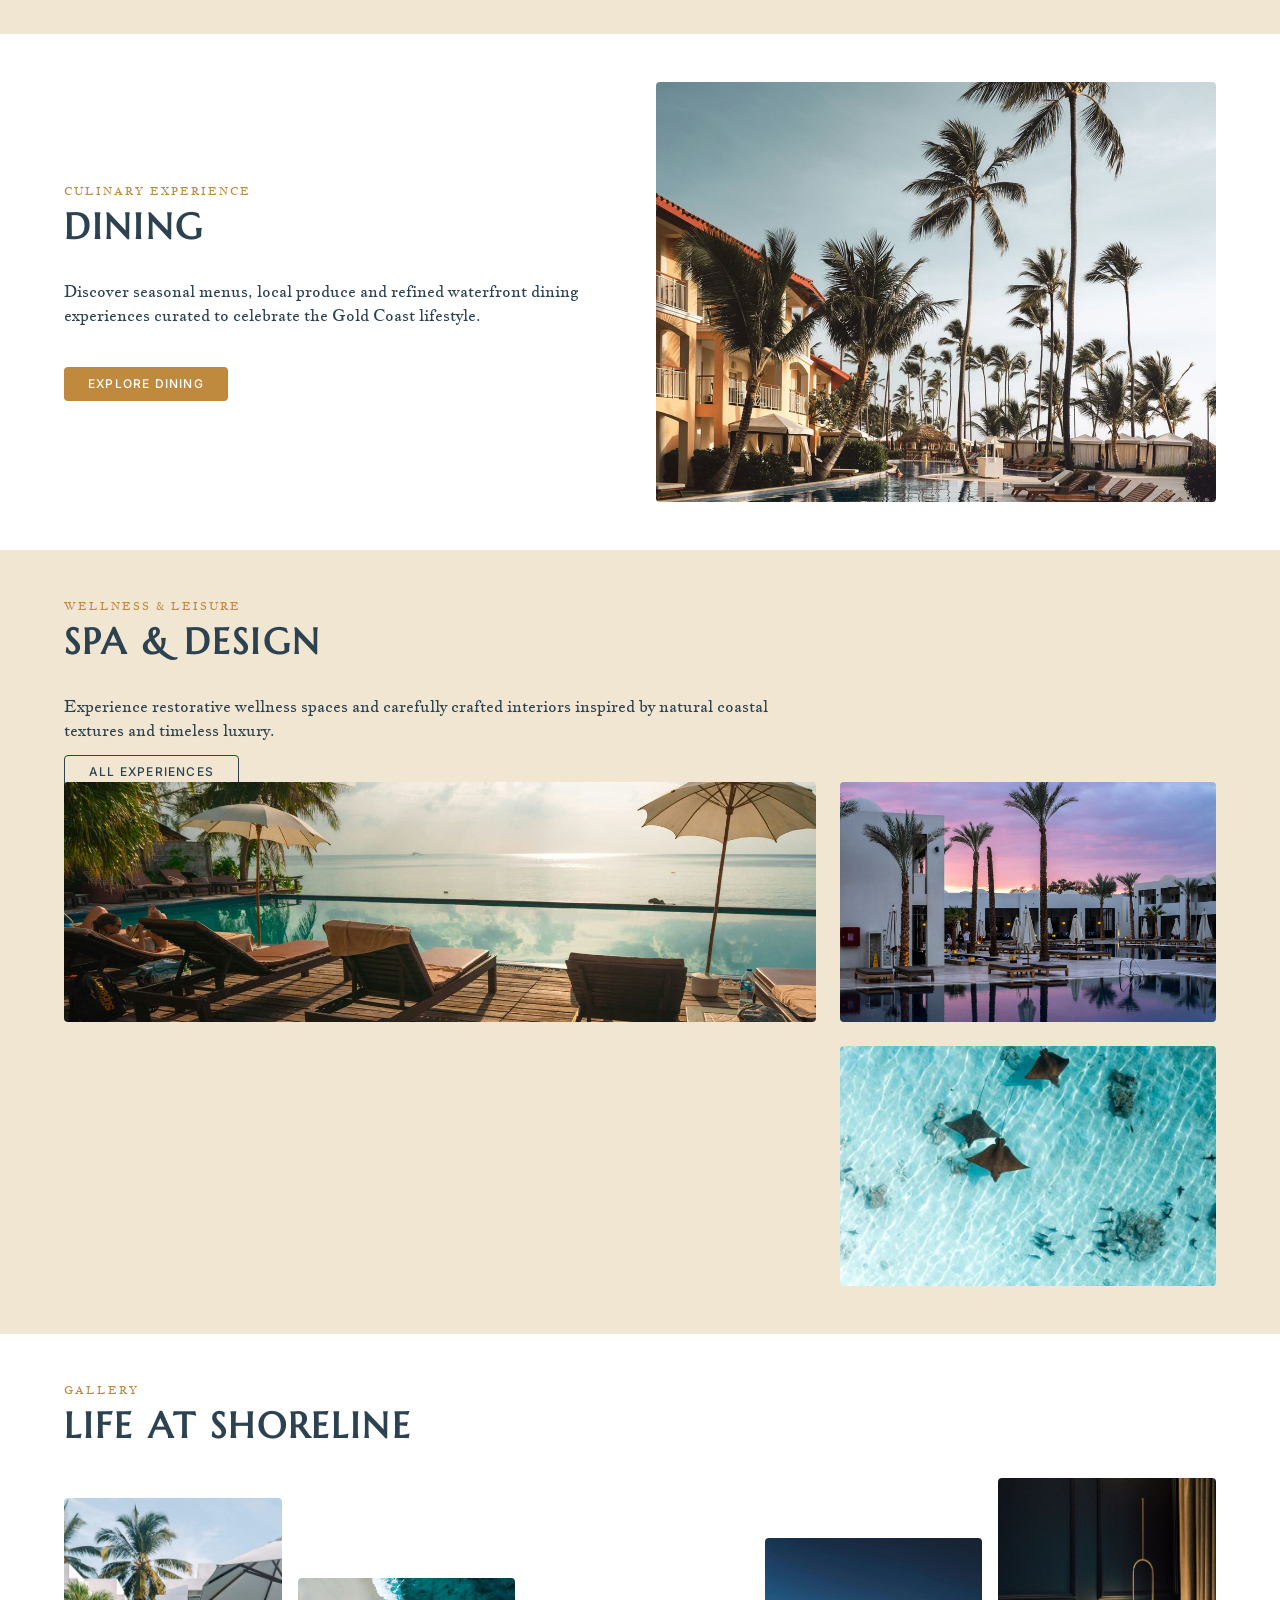
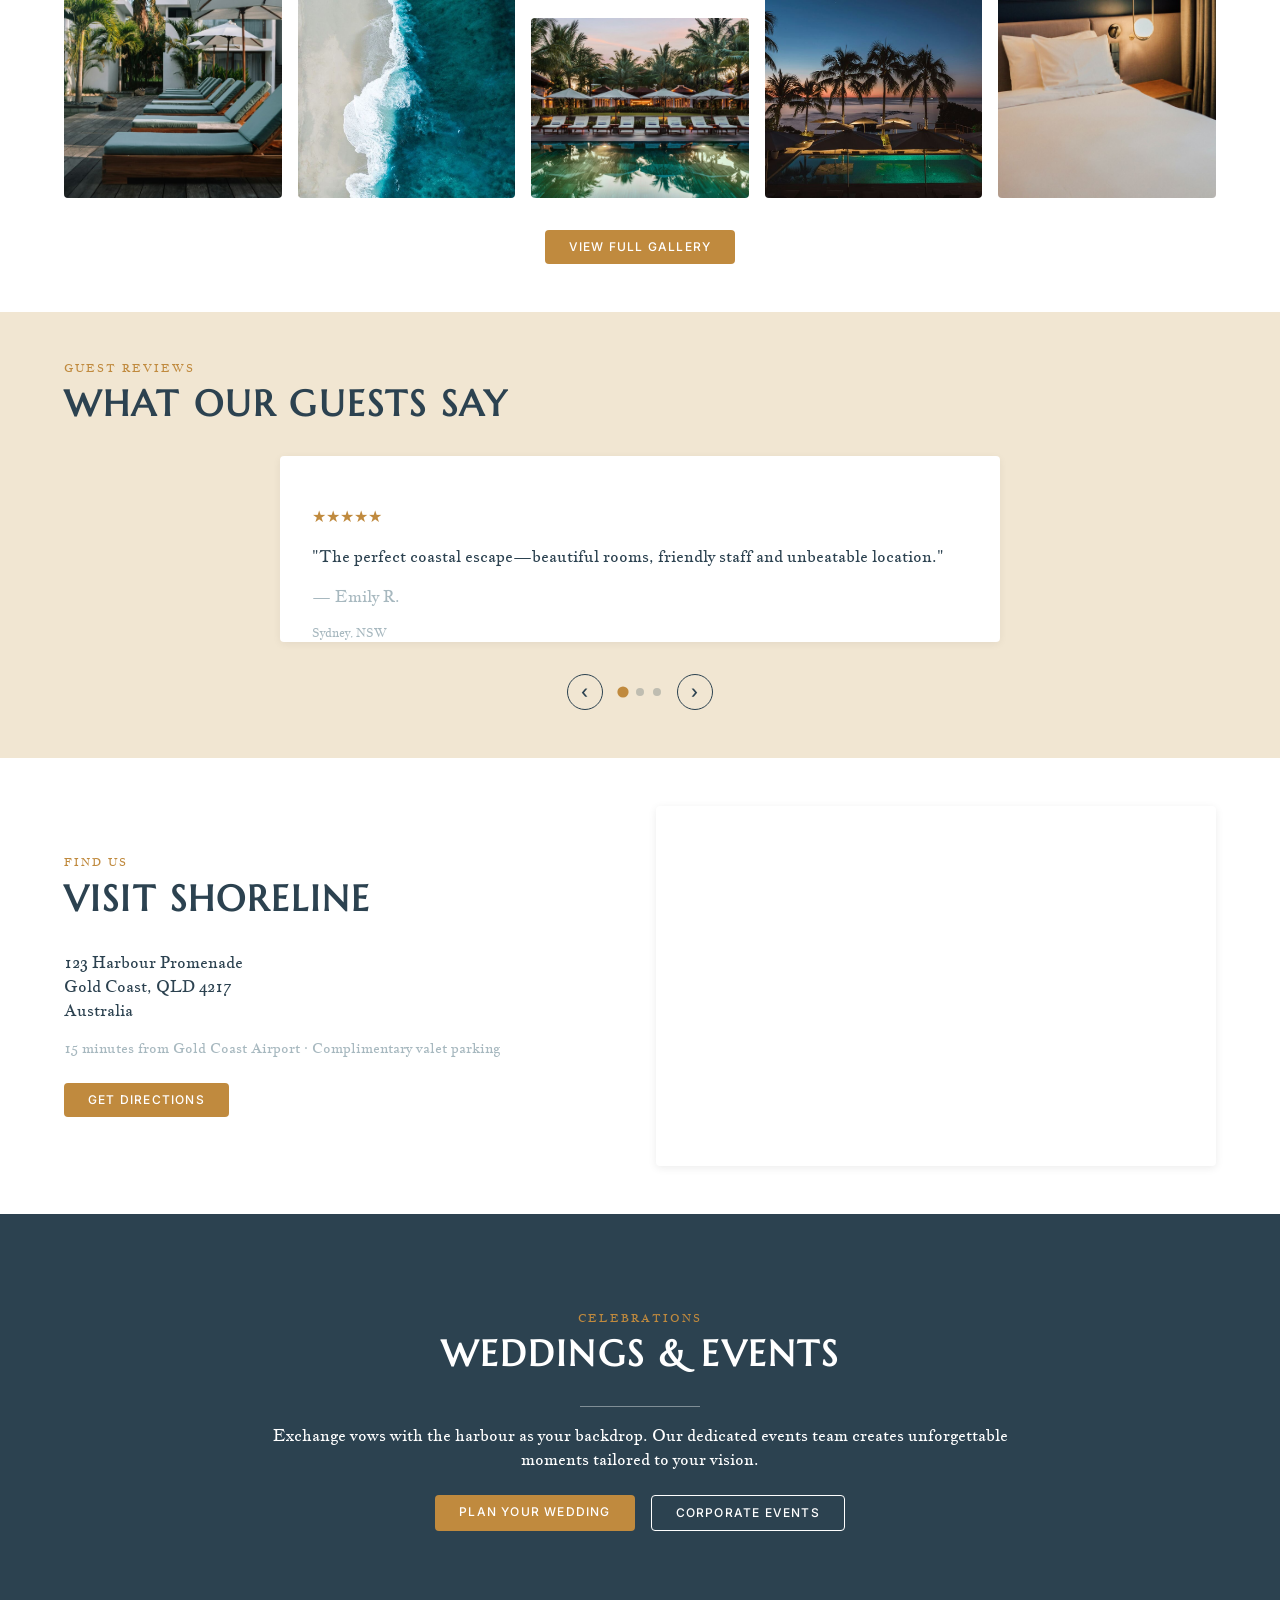
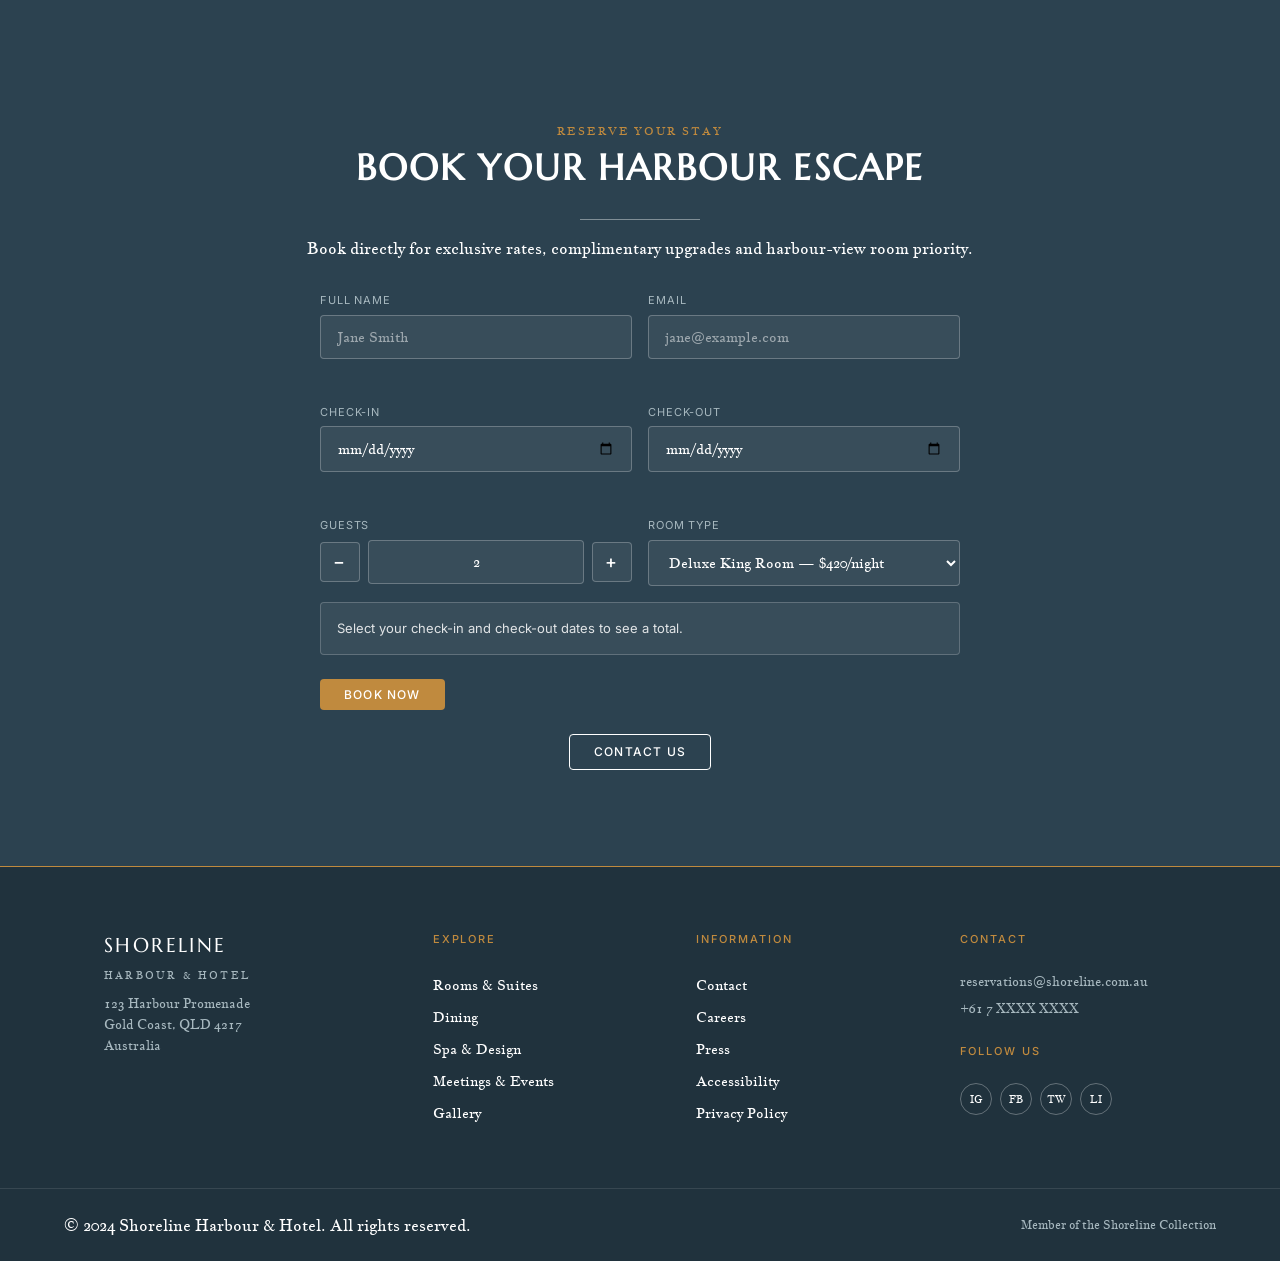
==== commit 4696c004: "Fix footer bug, elevate room cards, reorganize gallery - Real bug: the bare `nav {}` selector meant " ====
--- a/index.html
+++ b/index.html
@@ -210,97 +210,93 @@
             <div class="image-placeholder">
               <img src="images/deluxe-king-room.jpg" alt="Deluxe King Room with harbour view" loading="lazy" width="1400" height="933">
               <span class="room-badge">Popular</span>
-            </div>
-            <h3>Deluxe King Room</h3>
-            <p class="room-meta">Harbour View · King Bed · Ensuite</p>
-            <p>
-              Sophisticated coastal accommodation with warm finishes and
-              uninterrupted harbour outlooks.
-            </p>
-            <p class="price">$420 / Night</p>
-
-            <div class="button-group">
-              <a href="rooms.html#room-deluxe">Learn More</a>
-              <button class="book-room-btn" data-room="Deluxe King Room">Book Now</button>
-            </div>
-
-            <button class="quick-view-toggle" aria-expanded="false">
-              Quick View <span class="chevron">⌄</span>
-            </button>
-            <ul class="quick-view-amenities">
-              <li>Free WiFi</li>
-              <li>Air Conditioning</li>
-              <li>Mini Bar</li>
-              <li>Smart TV</li>
-            </ul>
+              <span class="room-price-badge">$420<span class="per-night">/ Night</span></span>
+            </div>
+            <div class="room-card-body">
+              <h3>Deluxe King Room</h3>
+              <p class="room-meta">Harbour View · King Bed · Ensuite</p>
+              <p>
+                Sophisticated coastal accommodation with warm finishes and
+                uninterrupted harbour outlooks.
+              </p>
+
+              <div class="button-group">
+                <a href="rooms.html#room-deluxe" class="btn-outline">Learn More</a>
+                <button class="book-room-btn" data-room="Deluxe King Room">Book Now</button>
+              </div>
+
+              <button class="quick-view-toggle" aria-expanded="false">
+                Quick View <span class="chevron">⌄</span>
+              </button>
+              <ul class="quick-view-amenities">
+                <li>Free WiFi</li>
+                <li>Air Conditioning</li>
+                <li>Mini Bar</li>
+                <li>Smart TV</li>
+              </ul>
+            </div>
           </article>
 
           <article class="room-card reveal">
             <div class="image-placeholder">
               <img src="images/junior-suite-room.jpg" alt="Junior Suite lounge area" loading="lazy" width="1400" height="933">
               <span class="room-badge">Best Value</span>
-            </div>
-            <h3>Junior Suite</h3>
-            <p class="room-meta">
-              Lounge Area · Premium Views · Ensuite
-            </p>
-
-            <p>
-              Spacious suite designed for extended stays with refined luxury
-              throughout.
-            </p>
-
-            <p class="price">$680 / Night</p>
-
-            <div class="button-group">
-              <a href="rooms.html#room-junior">Learn More</a>
-              <button class="book-room-btn" data-room="Junior Suite">Book Now</button>
-            </div>
-
-            <button class="quick-view-toggle" aria-expanded="false">
-              Quick View <span class="chevron">⌄</span>
-            </button>
-            <ul class="quick-view-amenities">
-              <li>Free WiFi</li>
-              <li>Separate Lounge</li>
-              <li>Nespresso Machine</li>
-              <li>Bathrobe &amp; Slippers</li>
-            </ul>
+              <span class="room-price-badge">$680<span class="per-night">/ Night</span></span>
+            </div>
+            <div class="room-card-body">
+              <h3>Junior Suite</h3>
+              <p class="room-meta">Lounge Area · Premium Views · Ensuite</p>
+              <p>
+                Spacious suite designed for extended stays with refined luxury
+                throughout.
+              </p>
+
+              <div class="button-group">
+                <a href="rooms.html#room-junior" class="btn-outline">Learn More</a>
+                <button class="book-room-btn" data-room="Junior Suite">Book Now</button>
+              </div>
+
+              <button class="quick-view-toggle" aria-expanded="false">
+                Quick View <span class="chevron">⌄</span>
+              </button>
+              <ul class="quick-view-amenities">
+                <li>Free WiFi</li>
+                <li>Separate Lounge</li>
+                <li>Nespresso Machine</li>
+                <li>Bathrobe &amp; Slippers</li>
+              </ul>
+            </div>
           </article>
 
           <article class="room-card reveal">
             <div class="image-placeholder">
               <img src="images/penthouse-suite-room.jpg" alt="Penthouse Suite with private terrace" loading="lazy" width="1400" height="933">
               <span class="room-badge">Signature</span>
-            </div>
-
-            <h3>Penthouse Suite</h3>
-
-            <p class="room-meta">
-              Private Terrace · Harbour Panorama · Luxury Bath
-            </p>
-
-            <p>
-              The ultimate Shoreline experience with expansive interiors and
-              signature services.
-            </p>
-
-            <p class="price">$1,800 / Night</p>
-
-            <div class="button-group">
-              <a href="rooms.html#room-penthouse">Learn More</a>
-              <button class="book-room-btn" data-room="Penthouse Suite">Book Now</button>
-            </div>
-
-            <button class="quick-view-toggle" aria-expanded="false">
-              Quick View <span class="chevron">⌄</span>
-            </button>
-            <ul class="quick-view-amenities">
-              <li>Private Terrace</li>
-              <li>Butler Service</li>
-              <li>Complimentary Breakfast</li>
-              <li>Full Mini Bar</li>
-            </ul>
+              <span class="room-price-badge">$1,800<span class="per-night">/ Night</span></span>
+            </div>
+            <div class="room-card-body">
+              <h3>Penthouse Suite</h3>
+              <p class="room-meta">Private Terrace · Harbour Panorama · Luxury Bath</p>
+              <p>
+                The ultimate Shoreline experience with expansive interiors and
+                signature services.
+              </p>
+
+              <div class="button-group">
+                <a href="rooms.html#room-penthouse" class="btn-outline">Learn More</a>
+                <button class="book-room-btn" data-room="Penthouse Suite">Book Now</button>
+              </div>
+
+              <button class="quick-view-toggle" aria-expanded="false">
+                Quick View <span class="chevron">⌄</span>
+              </button>
+              <ul class="quick-view-amenities">
+                <li>Private Terrace</li>
+                <li>Butler Service</li>
+                <li>Complimentary Breakfast</li>
+                <li>Full Mini Bar</li>
+              </ul>
+            </div>
           </article>
 
         </div>
--- a/styles.css
+++ b/styles.css
@@ -236,7 +236,7 @@
   }
 }
 
-nav {
+header nav {
   max-width: 1200px;
   margin: 0 auto;
   padding: var(--space-sm) var(--space-3xl);
@@ -560,13 +560,72 @@
 
 .room-card {
   background: var(--color-white);
+  border-radius: 8px;
+  overflow: hidden;
+  box-shadow: 0 8px 28px rgba(32, 66, 80, 0.12);
+  border: 1px solid rgba(44, 66, 80, 0.06);
+  display: flex;
+  flex-direction: column;
+}
+
+.room-card .image-placeholder {
+  height: 280px;
+  border-radius: 0;
+  flex-shrink: 0;
+}
+
+.room-card-body {
   padding: var(--space-lg);
-  border-radius: 4px;
-  box-shadow: 0 2px 8px rgba(0,0,0,.06);
+  display: flex;
+  flex-direction: column;
+  flex: 1;
+}
+
+.room-card-body h3 {
+  margin-bottom: 4px;
+}
+
+/* Price now lives as a badge on the photo itself */
+
+.room-price-badge {
+  position: absolute;
+  bottom: var(--space-md);
+  right: var(--space-md);
+  background: rgba(32, 50, 61, 0.88);
+  backdrop-filter: blur(3px);
+  color: var(--color-white);
+  font-family: "Marcellus SC", serif;
+  font-size: 16px;
+  letter-spacing: 0.02em;
+  padding: 7px 14px;
+  border-radius: 3px;
+  line-height: 1.3;
+}
+
+.room-price-badge .per-night {
+  display: block;
+  font-family: "Inter", sans-serif;
+  font-size: 9px;
+  font-weight: 500;
+  letter-spacing: 0.12em;
+  text-transform: uppercase;
+  color: var(--color-accent);
+  margin-top: 1px;
 }
 
 .room-meta {
   color: var(--color-muted);
+  font-size: 12px;
+  letter-spacing: 0.02em;
+  margin-bottom: var(--space-md);
+  padding-bottom: var(--space-md);
+  border-bottom: 1px solid rgba(44, 66, 80, 0.1);
+}
+
+.room-card-body > p:not(.room-meta) {
+  color: var(--color-primary);
+  opacity: 0.82;
+  font-size: 14.5px;
 }
 
 .price {
@@ -577,7 +636,8 @@
 .button-group {
   display: flex;
   gap: var(--space-md);
-  margin-top: var(--space-lg);
+  margin-top: auto;
+  padding-top: var(--space-lg);
 }
 
 .button-group a {
@@ -599,6 +659,20 @@
   background: #a8752f;
   transform: translateY(-2px);
   box-shadow: 0 6px 14px rgba(0,0,0,.15);
+}
+
+/* Secondary "Learn More" link reads as secondary to "Book Now" so the
+   card has a clear primary action instead of two competing gold buttons */
+
+.button-group a.btn-outline {
+  background: transparent;
+  border: 1px solid var(--color-primary);
+  color: var(--color-primary);
+}
+
+.button-group a.btn-outline:hover {
+  background: var(--color-primary);
+  color: var(--color-white);
 }
 
 /* Room card quick-view — click-to-expand amenities (not hover-only, so
@@ -998,6 +1072,7 @@
 footer {
   background: var(--color-dark);
   color: var(--color-white);
+  border-top: 1px solid var(--color-accent);
 }
 
 .footer-top {
@@ -1005,8 +1080,8 @@
   margin: 0 auto;
   padding: var(--space-3xl);
   display: grid;
-  grid-template-columns: 1.2fr 1fr 1fr 1fr;
-  gap: var(--space-xl);
+  grid-template-columns: 1.3fr 1fr 1fr 1fr;
+  gap: var(--space-2xl);
 }
 
 .footer-links {
@@ -1035,21 +1110,32 @@
 }
 
 .footer-col h3 {
-  color: var(--color-white);
-  font-family: "Jacques Francois", serif;
+  color: var(--color-accent);
+  font-family: "Inter", sans-serif;
+  font-weight: 500;
   text-transform: uppercase;
-  letter-spacing: 0.12em;
-  font-size: 12px;
-  margin-bottom: var(--space-md);
+  letter-spacing: 0.18em;
+  font-size: 11px;
+  margin-bottom: var(--space-lg);
 }
 
 .footer-col ul {
   list-style: none;
   padding: 0;
+  margin: 0;
+}
+
+.footer-col ul li {
+  margin-bottom: var(--space-sm);
+}
+
+.footer-col ul li:last-child {
+  margin-bottom: 0;
 }
 
 .footer-col a {
   color: var(--color-white);
+  font-size: 14px;
 }
 
 .footer-col p {
@@ -1389,7 +1475,7 @@
 @media (max-width: 768px) {
 
   /* Let the full nav wrap instead of overflowing, no hamburger yet */
-  nav {
+  header nav {
     flex-wrap: wrap;
     padding: var(--space-sm) var(--space-lg);
   }
@@ -1414,7 +1500,7 @@
 
   /* --- Navigation collapses to a hamburger menu --- */
 
-  nav {
+  header nav {
     flex-wrap: wrap;
     padding: var(--space-sm) var(--space-lg);
     gap: var(--space-md);
@@ -1537,7 +1623,7 @@
   /* Hide the descriptive paragraph on mobile room cards so photo, price
      and the Book button are visible without extra scrolling/reading */
 
-  .room-card > p:not(.room-meta):not(.price) {
+  .room-card-body > p:not(.room-meta) {
     display: none;
   }
 
@@ -1760,6 +1846,7 @@
   display: grid;
   grid-template-columns: repeat(4, 1fr);
   grid-auto-rows: 220px;
+  grid-auto-flow: dense;
   gap: var(--space-md);
 }
 
@@ -1803,8 +1890,19 @@
   }
 }
 
-.full-gallery-grid .gallery-item.span-2 {
+/* Shape-aware spans so each photo's own orientation drives its cell,
+   instead of a rigid grid forcing every crop to the same shape */
+
+.full-gallery-grid .gallery-item.gallery-feature {
   grid-column: span 2;
+  grid-row: span 2;
+}
+
+.full-gallery-grid .gallery-item.gallery-wide {
+  grid-column: span 2;
+}
+
+.full-gallery-grid .gallery-item.gallery-tall {
   grid-row: span 2;
 }
 
@@ -2091,7 +2189,9 @@
     grid-auto-rows: 220px;
   }
 
-  .full-gallery-grid .gallery-item.span-2 {
+  .full-gallery-grid .gallery-item.gallery-feature,
+  .full-gallery-grid .gallery-item.gallery-wide,
+  .full-gallery-grid .gallery-item.gallery-tall {
     grid-column: span 1;
     grid-row: span 1;
   }
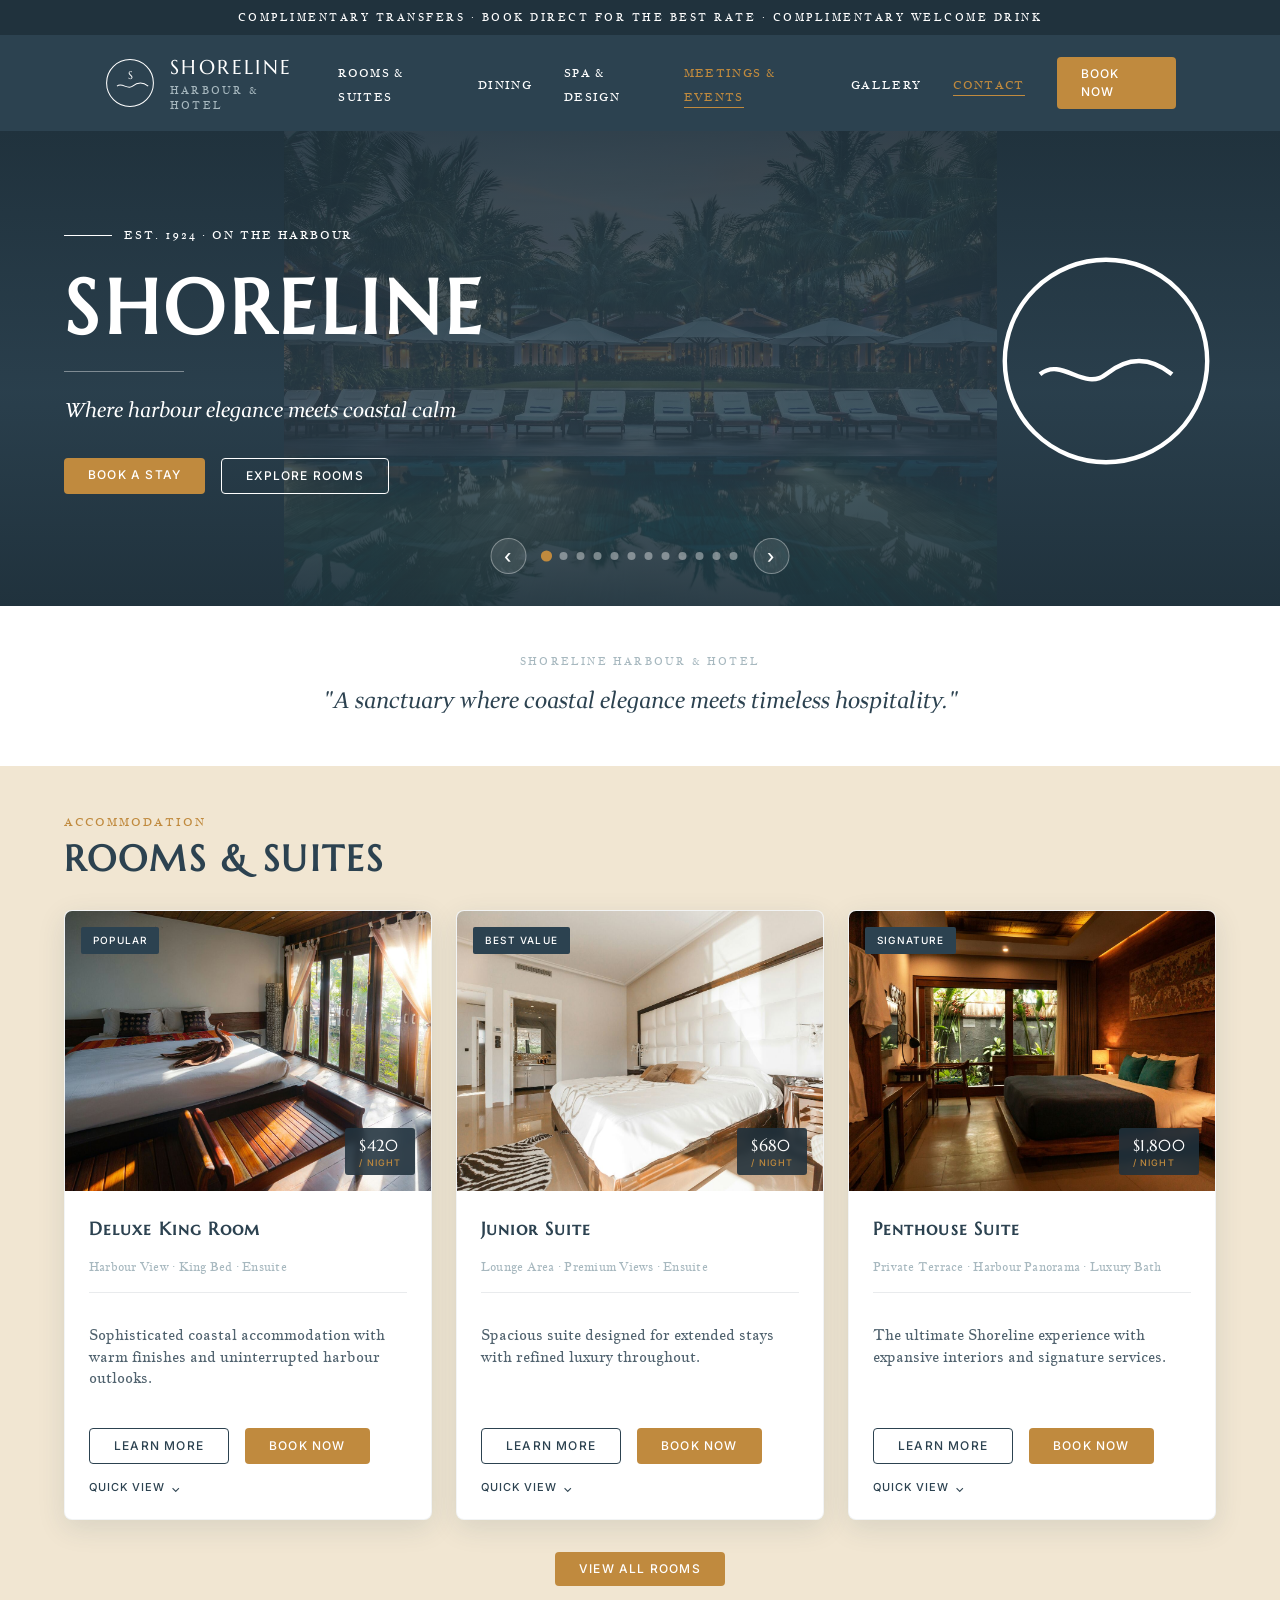
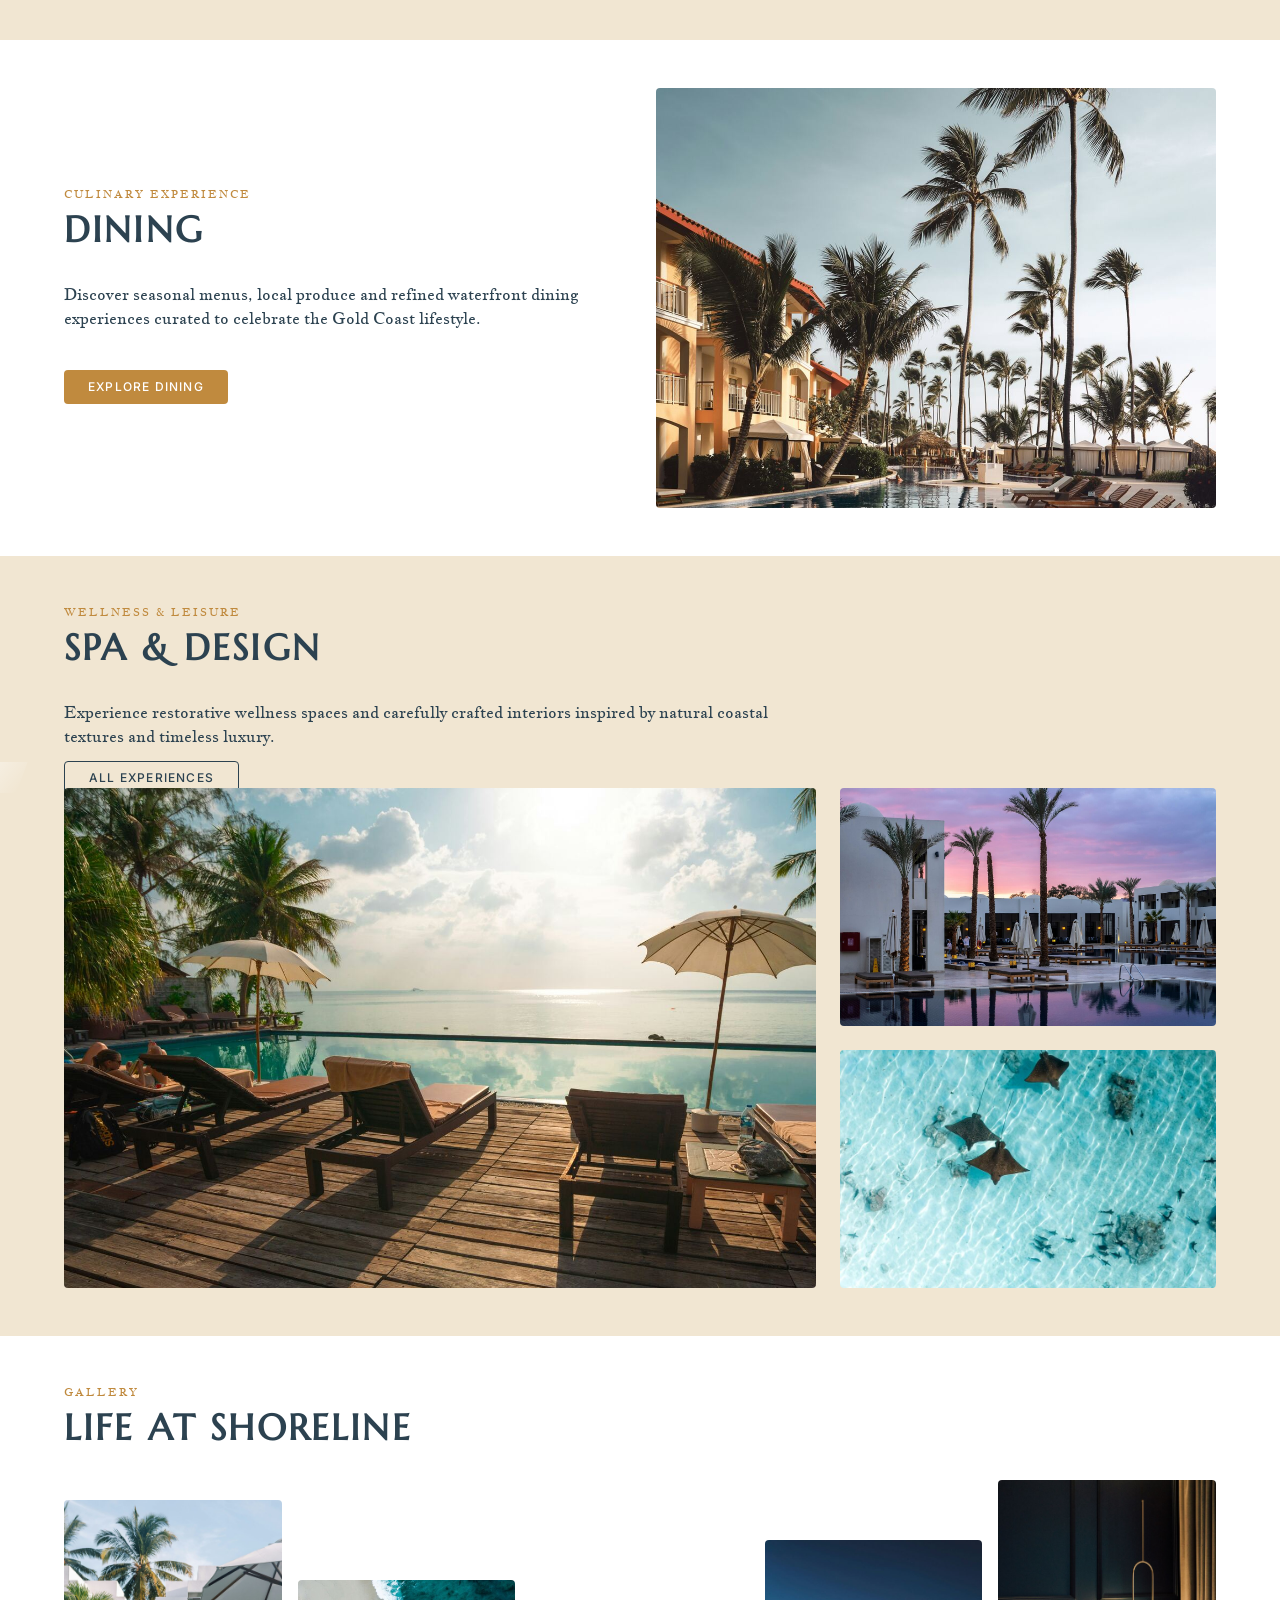
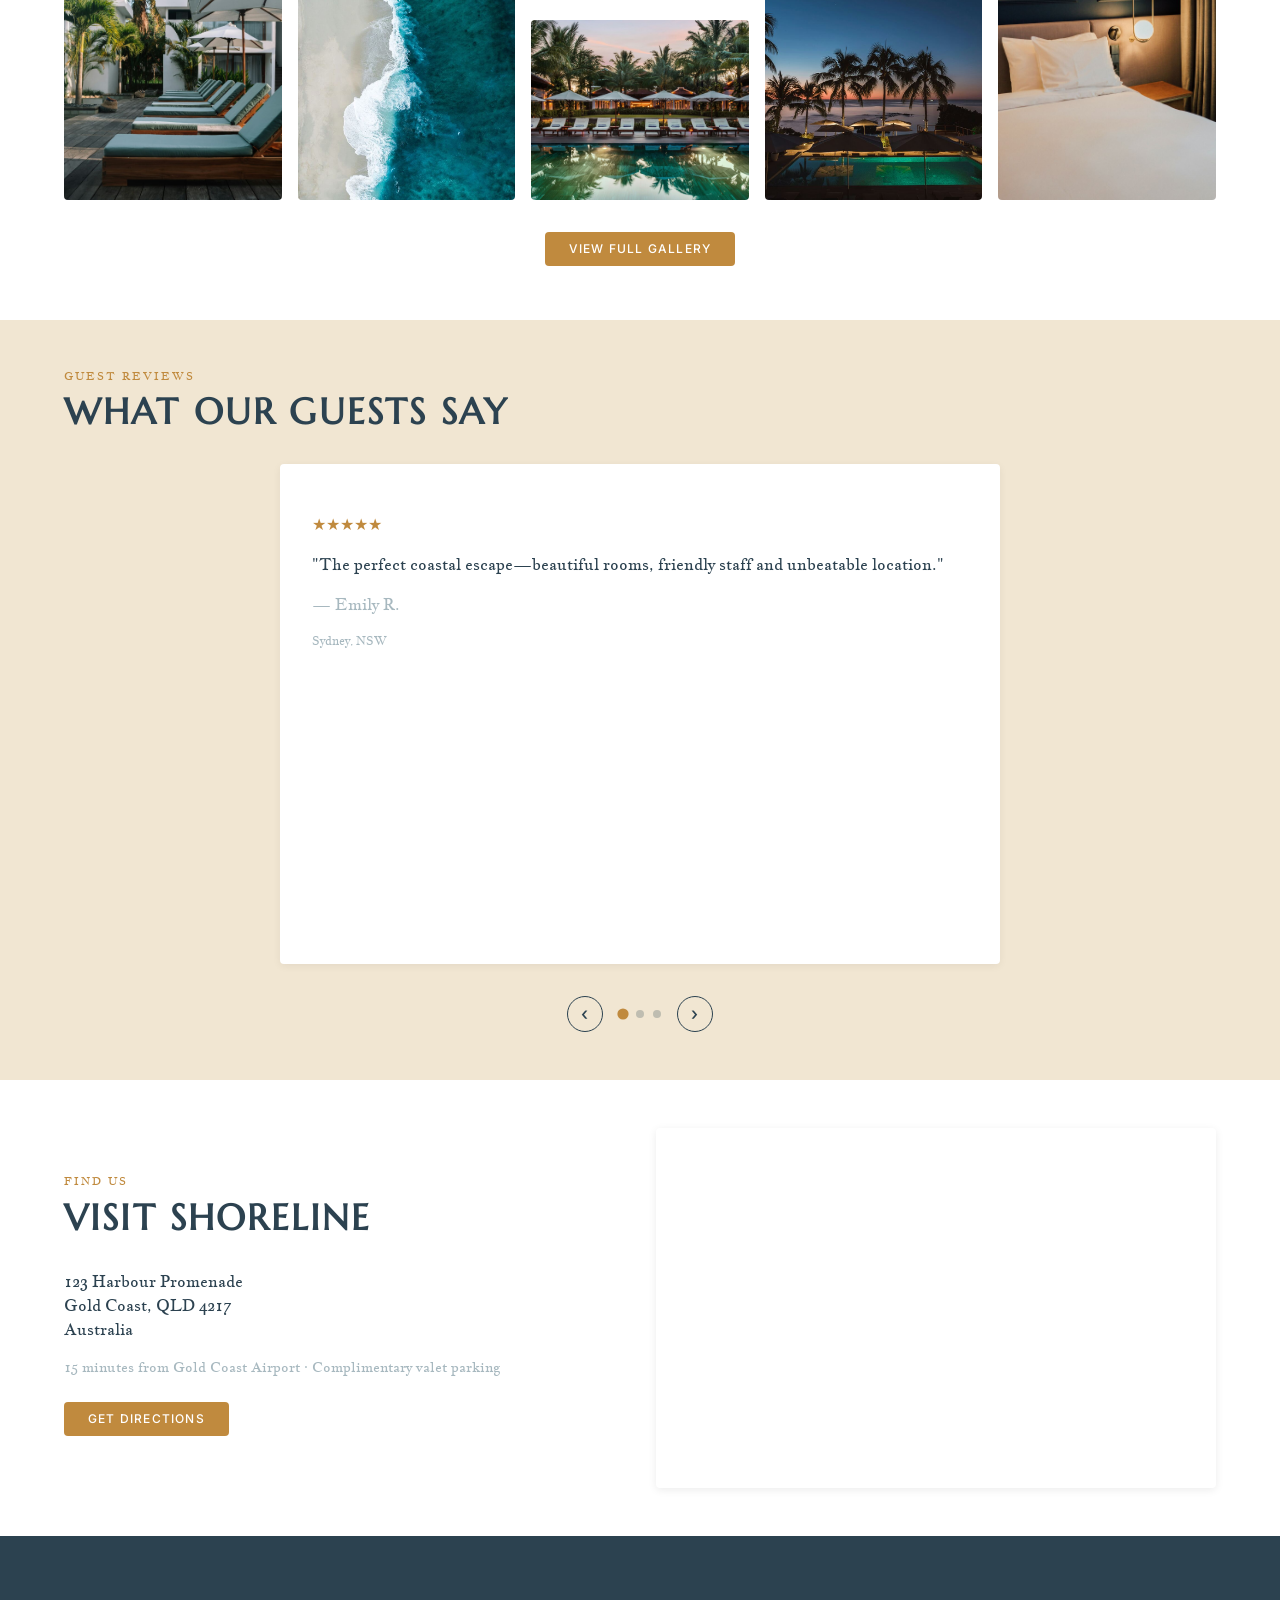
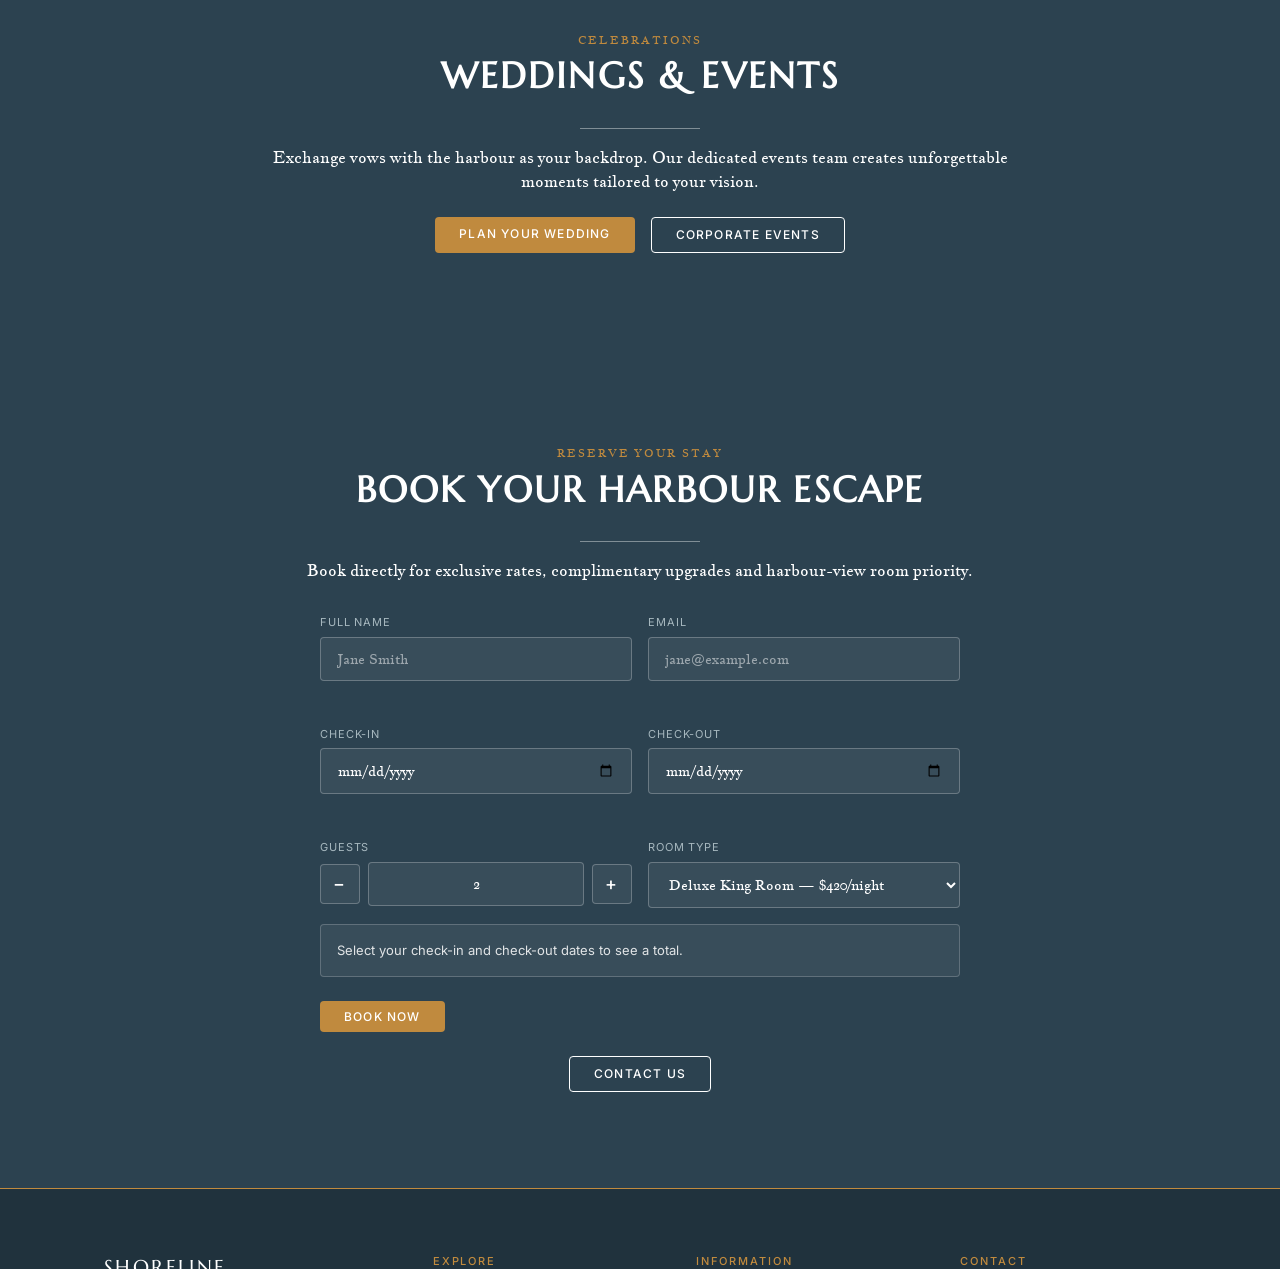
==== commit a2c38e3b: "Hero: cycle through all 12 photos, fit instead of crop Switched hero-slide background-size from cove" ====
--- a/index.html
+++ b/index.html
@@ -128,16 +128,32 @@
         <div class="hero-slide" style="background-image:url('images/gallery-night-pool.jpg')"></div>
         <div class="hero-slide" style="background-image:url('images/spa-poolside.jpg')"></div>
         <div class="hero-slide" style="background-image:url('images/dining-terrace.jpg')"></div>
+        <div class="hero-slide" style="background-image:url('images/deluxe-king-room.jpg')"></div>
+        <div class="hero-slide" style="background-image:url('images/junior-suite-room.jpg')"></div>
+        <div class="hero-slide" style="background-image:url('images/penthouse-suite-room.jpg')"></div>
+        <div class="hero-slide" style="background-image:url('images/gallery-aerial-beach.jpg')"></div>
+        <div class="hero-slide" style="background-image:url('images/gallery-resort-loungers.jpg')"></div>
+        <div class="hero-slide" style="background-image:url('images/spa-sunset-lounge.jpg')"></div>
+        <div class="hero-slide" style="background-image:url('images/spa-stingray-lagoon.jpg')"></div>
+        <div class="hero-slide" style="background-image:url('images/gallery-bedside-lamp.jpg')"></div>
       </div>
       <div class="hero-overlay" aria-hidden="true"></div>
 
       <div class="hero-controls">
         <button class="hero-arrow hero-arrow-prev" aria-label="Previous photo">‹</button>
         <div class="hero-dots" role="tablist" aria-label="Hero photo selector">
-          <button class="hero-dot active" role="tab" aria-selected="true" aria-label="Show photo 1 of 4"></button>
-          <button class="hero-dot" role="tab" aria-selected="false" aria-label="Show photo 2 of 4"></button>
-          <button class="hero-dot" role="tab" aria-selected="false" aria-label="Show photo 3 of 4"></button>
-          <button class="hero-dot" role="tab" aria-selected="false" aria-label="Show photo 4 of 4"></button>
+          <button class="hero-dot active" role="tab" aria-selected="true" aria-label="Show photo 1 of 12"></button>
+          <button class="hero-dot" role="tab" aria-selected="false" aria-label="Show photo 2 of 12"></button>
+          <button class="hero-dot" role="tab" aria-selected="false" aria-label="Show photo 3 of 12"></button>
+          <button class="hero-dot" role="tab" aria-selected="false" aria-label="Show photo 4 of 12"></button>
+          <button class="hero-dot" role="tab" aria-selected="false" aria-label="Show photo 5 of 12"></button>
+          <button class="hero-dot" role="tab" aria-selected="false" aria-label="Show photo 6 of 12"></button>
+          <button class="hero-dot" role="tab" aria-selected="false" aria-label="Show photo 7 of 12"></button>
+          <button class="hero-dot" role="tab" aria-selected="false" aria-label="Show photo 8 of 12"></button>
+          <button class="hero-dot" role="tab" aria-selected="false" aria-label="Show photo 9 of 12"></button>
+          <button class="hero-dot" role="tab" aria-selected="false" aria-label="Show photo 10 of 12"></button>
+          <button class="hero-dot" role="tab" aria-selected="false" aria-label="Show photo 11 of 12"></button>
+          <button class="hero-dot" role="tab" aria-selected="false" aria-label="Show photo 12 of 12"></button>
         </div>
         <button class="hero-arrow hero-arrow-next" aria-label="Next photo">›</button>
       </div>
--- a/styles.css
+++ b/styles.css
@@ -1,4 +1,26 @@
 @import url('https://fonts.googleapis.com/css2?family=Inter:wght@500&family=Jacques+Francois&family=Marcellus+SC&family=Wittgenstein:ital@0;1&display=swap');
+
+/* Smooth cross-page transitions (index.html <-> rooms.html <-> gallery.html).
+   Pure progressive enhancement: browsers without support (anything but
+   recent Chrome/Edge) just ignore this and navigate normally - no JS,
+   no fallback needed, nothing to break. */
+
+@view-transition {
+  navigation: auto;
+}
+
+::view-transition-old(root),
+::view-transition-new(root) {
+  animation-duration: 0.35s;
+  animation-timing-function: ease;
+}
+
+@media (prefers-reduced-motion: reduce) {
+  ::view-transition-old(root),
+  ::view-transition-new(root) {
+    animation: none;
+  }
+}
 
 /* =========================================================
    TABLE OF CONTENTS
@@ -211,6 +233,66 @@
   color: var(--color-primary);
 }
 
+/* Shine sweep on the real CTA-style buttons only (not icon buttons like
+   the nav toggle, carousel arrows, or stepper +/-, where a diagonal
+   light streak across a 36px circle would just look like a glitch) */
+
+.nav-book-btn,
+.section-link,
+.outline-link,
+.outline-button,
+.outline-dark,
+.book-room-btn,
+.booking-submit,
+.button-group a {
+  position: relative;
+  overflow: hidden;
+}
+
+.nav-book-btn::after,
+.section-link::after,
+.outline-link::after,
+.outline-button::after,
+.outline-dark::after,
+.book-room-btn::after,
+.booking-submit::after,
+.button-group a::after {
+  content: "";
+  position: absolute;
+  top: 0;
+  left: -75%;
+  width: 50%;
+  height: 100%;
+  background: linear-gradient(115deg, transparent, rgba(255, 255, 255, 0.4), transparent);
+  transform: skewX(-20deg);
+  transition: left 0.7s ease;
+  pointer-events: none;
+}
+
+.nav-book-btn:hover::after,
+.section-link:hover::after,
+.outline-link:hover::after,
+.outline-button:hover::after,
+.outline-dark:hover::after,
+.book-room-btn:hover::after,
+.booking-submit:hover::after,
+.button-group a:hover::after {
+  left: 125%;
+}
+
+@media (prefers-reduced-motion: reduce) {
+  .nav-book-btn::after,
+  .section-link::after,
+  .outline-link::after,
+  .outline-button::after,
+  .outline-dark::after,
+  .book-room-btn::after,
+  .booking-submit::after,
+  .button-group a::after {
+    display: none;
+  }
+}
+
 /* =======================
    Header
 ======================= */
@@ -337,7 +419,9 @@
 .hero-slide {
   position: absolute;
   inset: 0;
-  background-size: cover;
+  background-color: var(--color-dark);
+  background-size: contain;
+  background-repeat: no-repeat;
   background-position: center;
   opacity: 0;
   transform: scale(1.06);
@@ -441,6 +525,19 @@
     width: 32px;
     height: 32px;
     font-size: 16px;
+  }
+
+  .hero-dots {
+    gap: 6px;
+  }
+
+  .hero-dot {
+    width: 6px;
+    height: 6px;
+  }
+
+  .hero-dot.active {
+    transform: scale(1.3);
   }
 }
 
@@ -811,11 +908,11 @@
   gap: var(--space-lg);
 }
 
-.spa-large {
+.image-placeholder.spa-large {
   height: 500px;
 }
 
-.spa-small {
+.image-placeholder.spa-small {
   height: 238px;
 }
 
@@ -944,7 +1041,7 @@
   height: 240px;
 }
 
-.large-image {
+.image-placeholder.large-image {
   height: 420px;
 }
 
@@ -1510,17 +1607,27 @@
     display: flex;
   }
 
-  .nav-links,
-  .nav-book-btn {
-    display: none;
-  }
-
-  nav.nav-open .nav-links {
-    display: flex;
+  /* .nav-links stays display:flex always (needed so max-height/opacity
+     can transition) but is collapsed to nothing until nav-open. */
+  .nav-links {
     flex-direction: column;
     flex-basis: 100%;
     gap: var(--space-md);
     margin-left: 0;
+    max-height: 0;
+    opacity: 0;
+    overflow: hidden;
+    padding: 0;
+    transition: max-height 0.4s ease, opacity 0.3s ease 0.05s, padding 0.4s ease;
+  }
+
+  .nav-book-btn {
+    display: none;
+  }
+
+  nav.nav-open .nav-links {
+    max-height: 400px;
+    opacity: 1;
     padding: var(--space-md) 0 0;
   }
 
@@ -1528,6 +1635,12 @@
     display: inline-block;
     flex-basis: 100%;
     text-align: center;
+  }
+
+  @media (prefers-reduced-motion: reduce) {
+    .nav-links {
+      transition: none;
+    }
   }
 
   /* Hamburger lines animate into an X when the menu is open */
@@ -1812,7 +1925,7 @@
   order: 2;
 }
 
-.room-detail-image {
+.image-placeholder.room-detail-image {
   height: 380px;
   border-radius: 4px;
   position: relative;
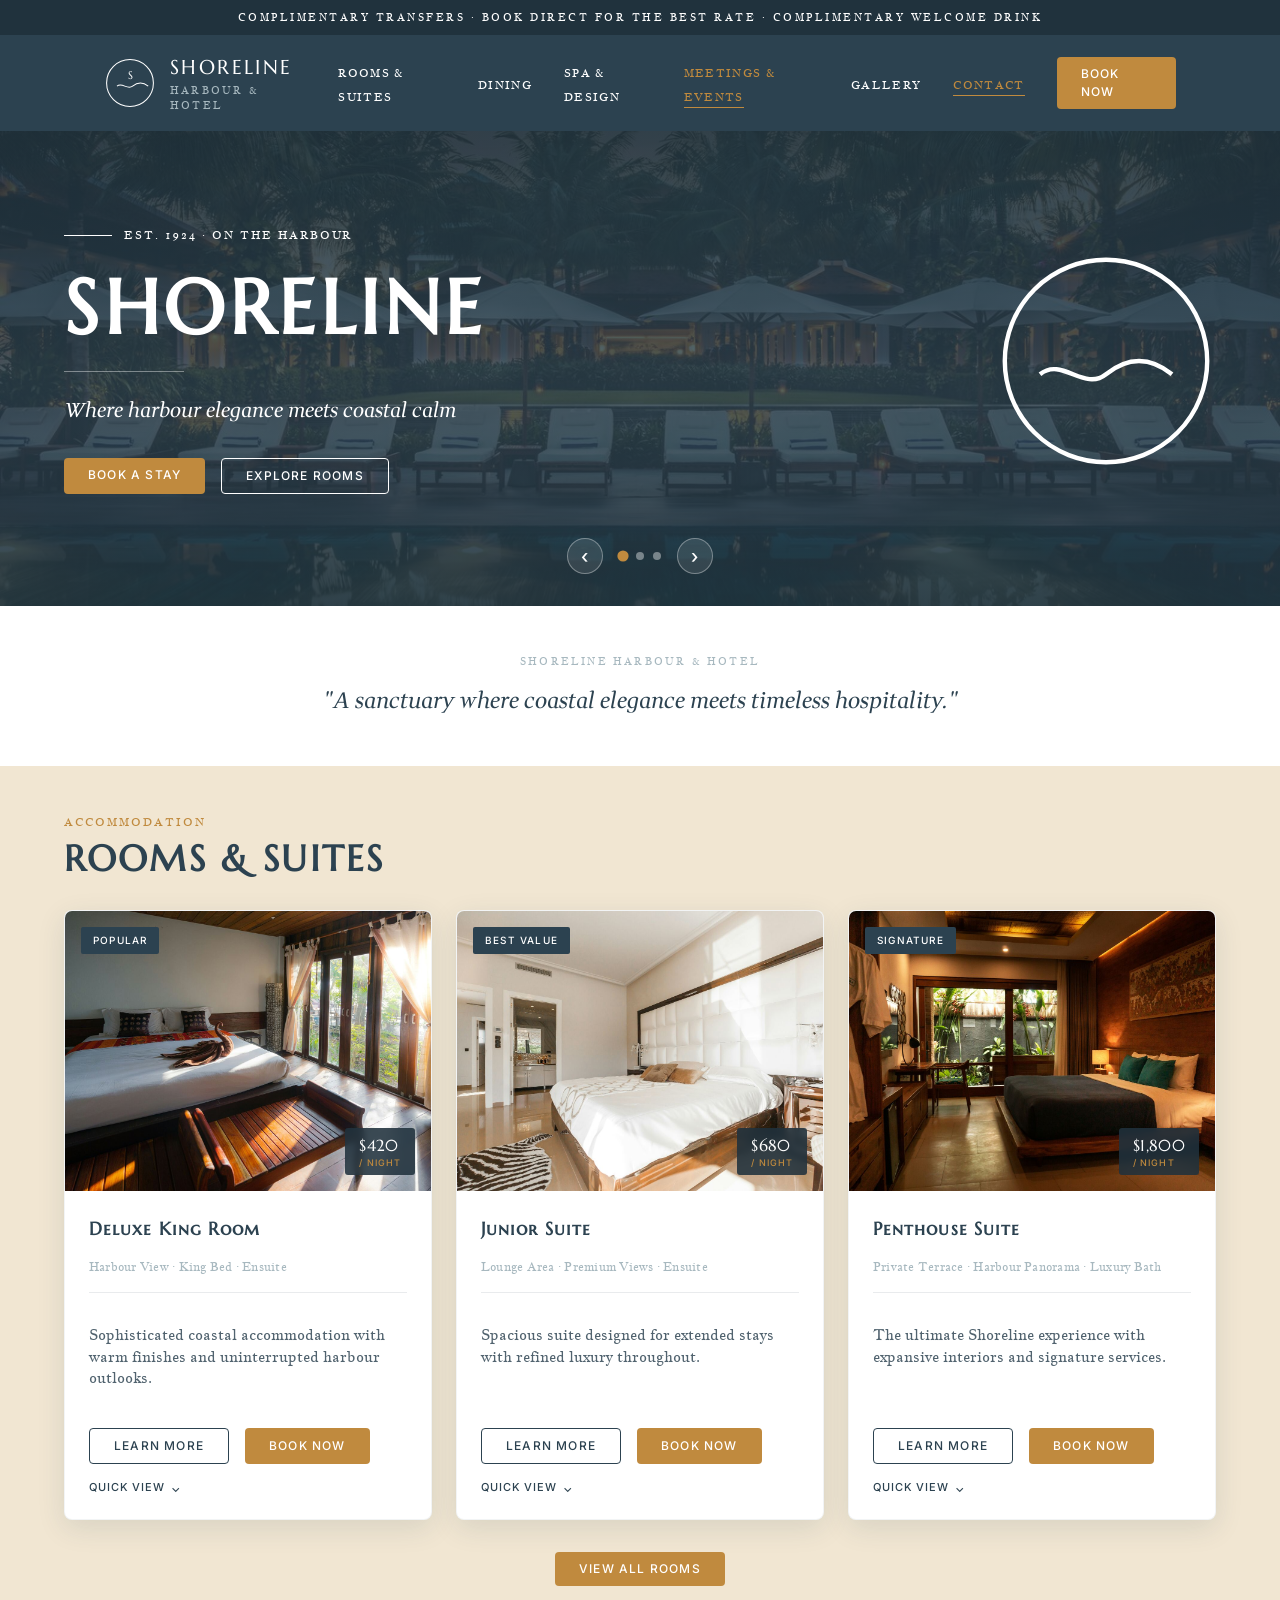
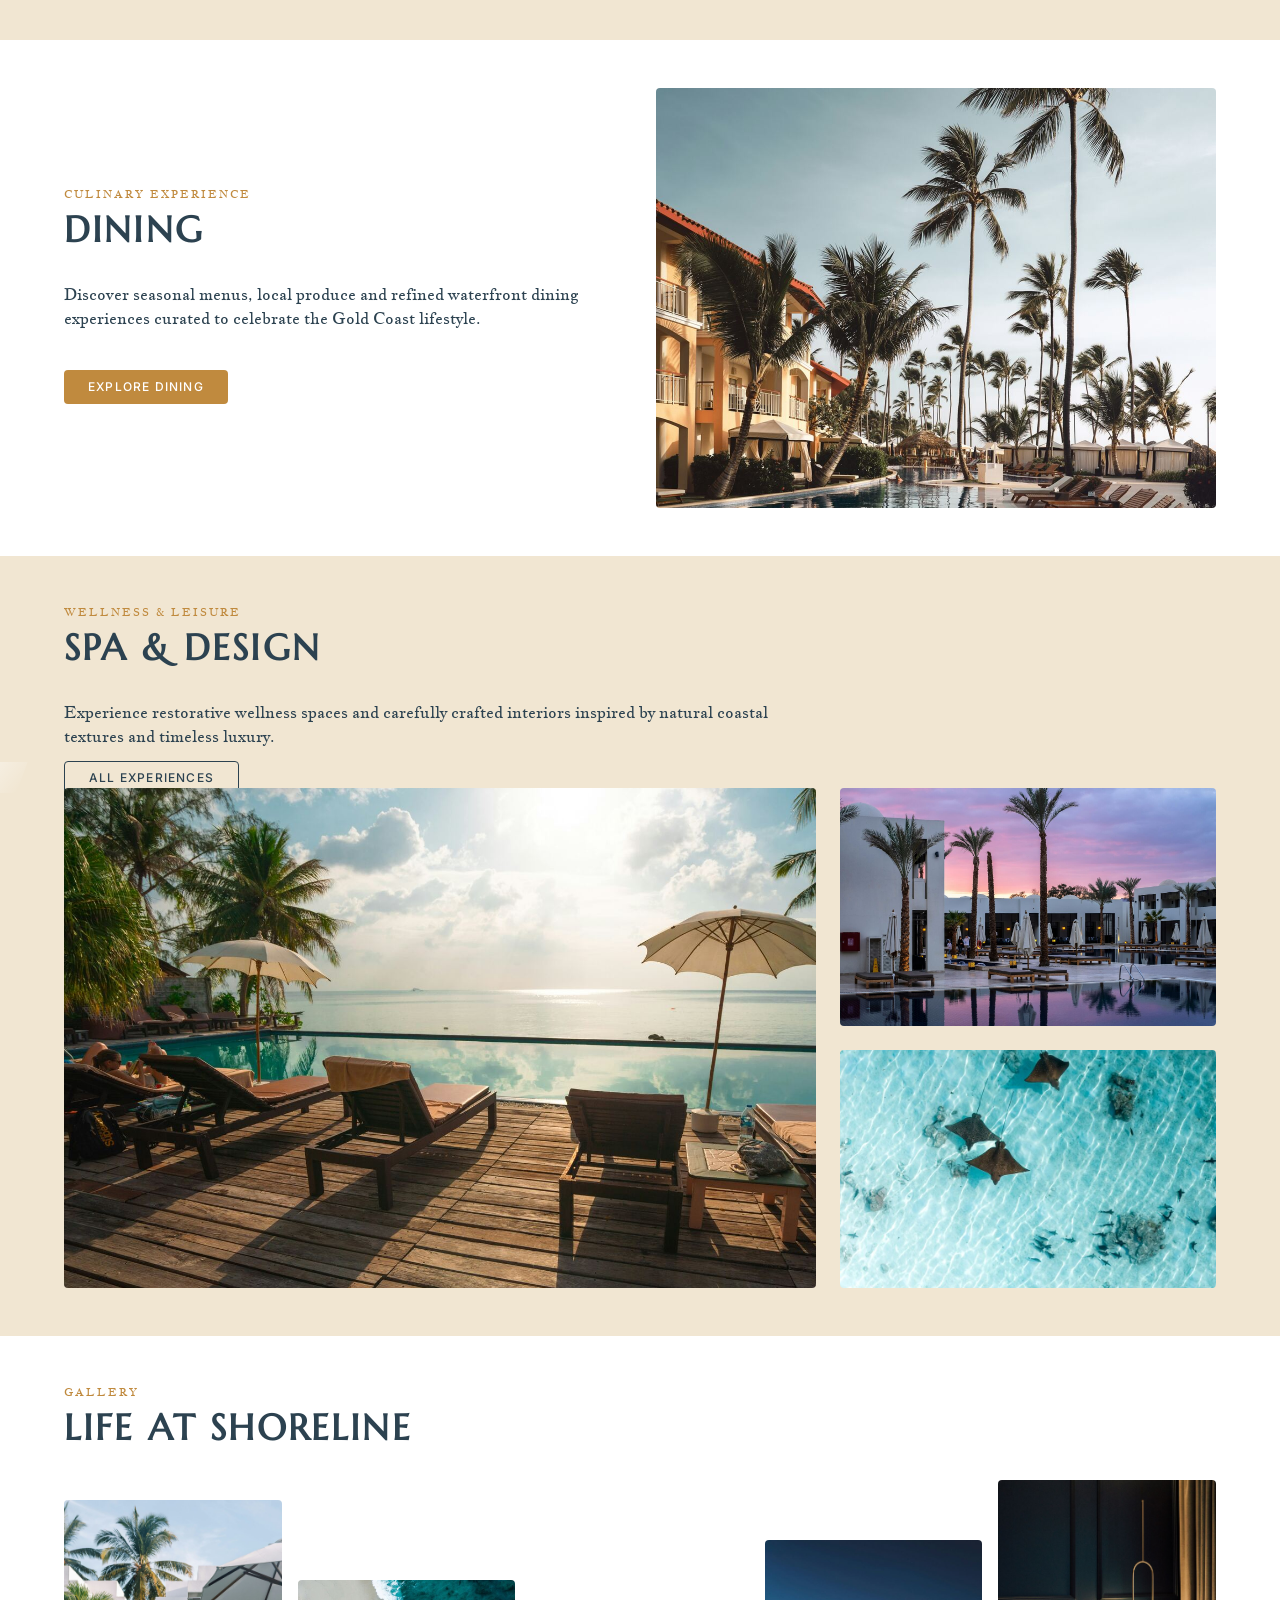
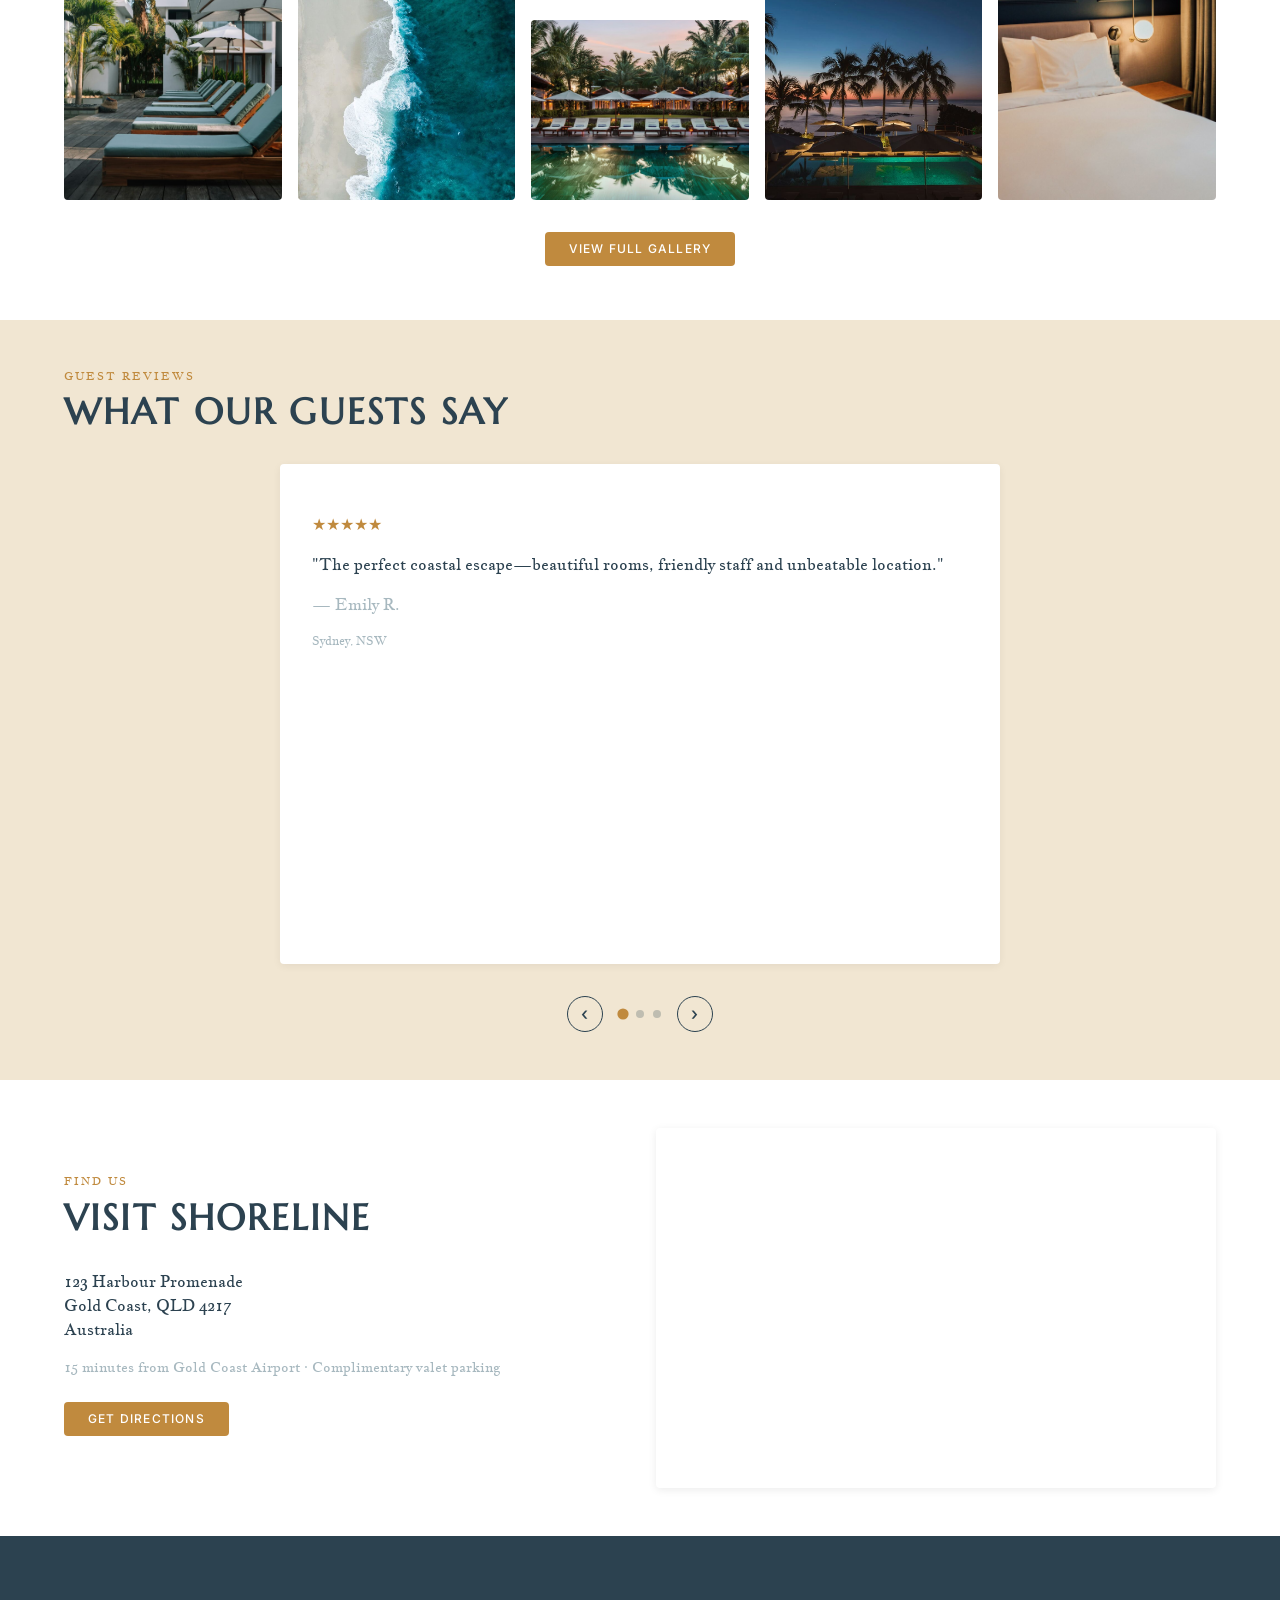
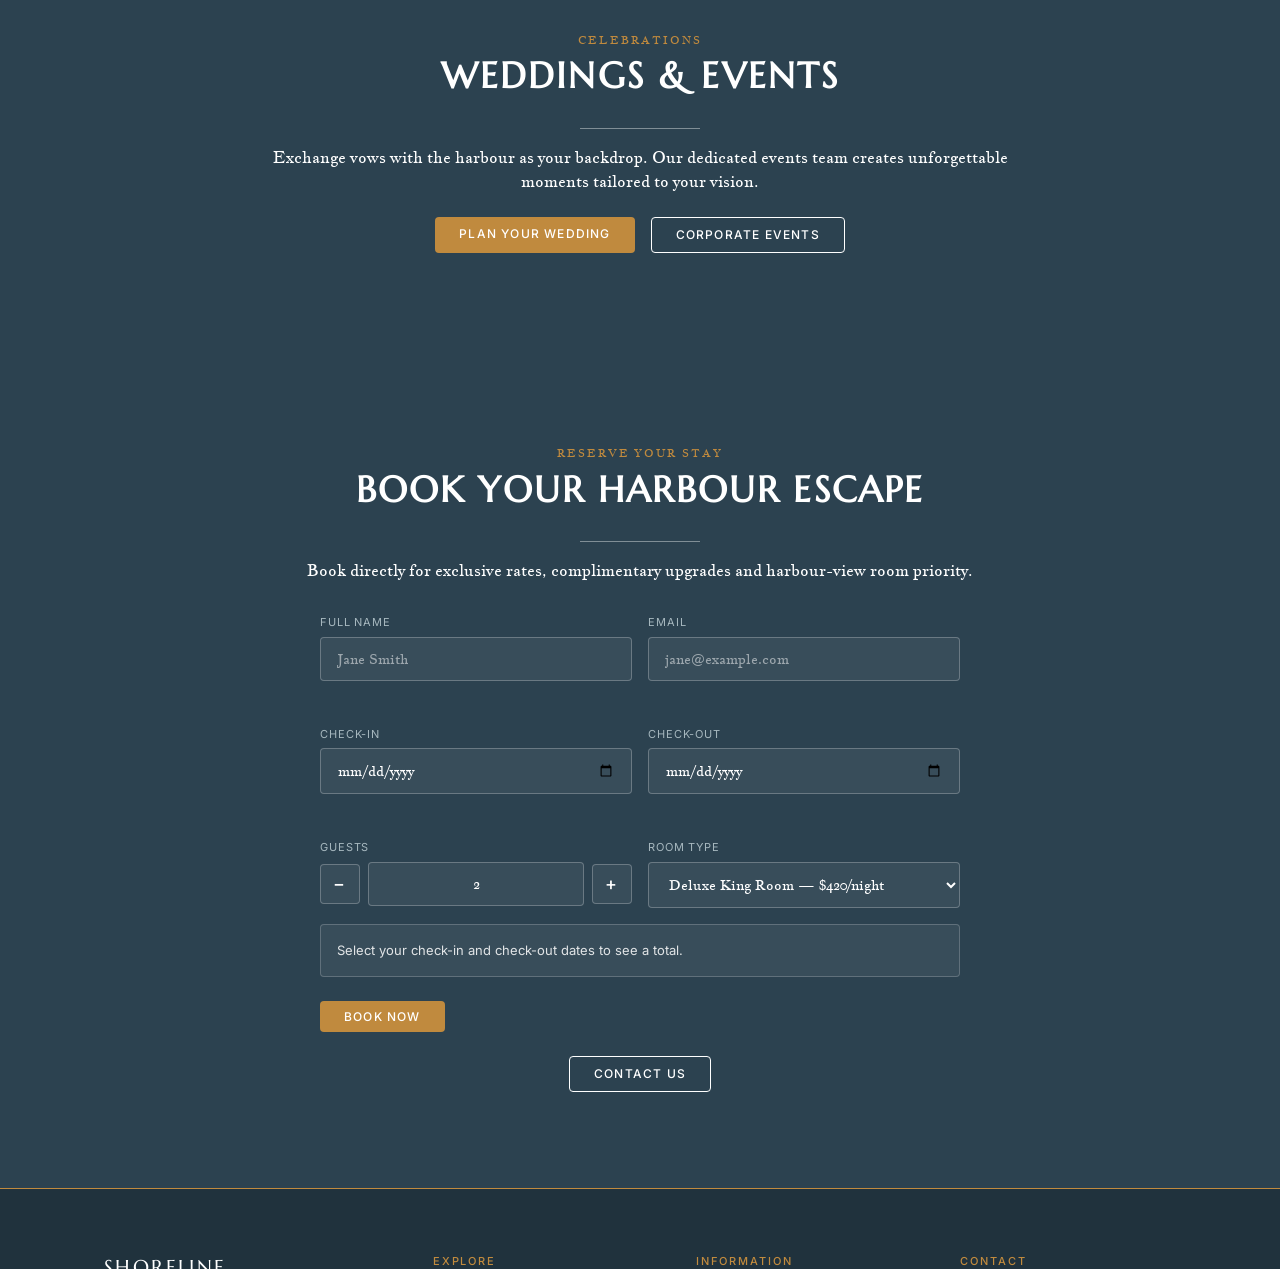
==== commit 7eff0cfb: "Revert hero to full-bleed cover with 2-3 curated images; move map pin to the actual beach Hero: the " ====
--- a/index.html
+++ b/index.html
@@ -42,8 +42,8 @@
     },
     "geo": {
       "@type": "GeoCoordinates",
-      "latitude": -28.0023,
-      "longitude": 153.4145
+      "latitude": -27.9978,
+      "longitude": 153.4310
     },
     "starRating": {
       "@type": "Rating",
@@ -127,33 +127,15 @@
         <div class="hero-slide active" style="background-image:url('images/gallery-sunset-poolside.jpg')"></div>
         <div class="hero-slide" style="background-image:url('images/gallery-night-pool.jpg')"></div>
         <div class="hero-slide" style="background-image:url('images/spa-poolside.jpg')"></div>
-        <div class="hero-slide" style="background-image:url('images/dining-terrace.jpg')"></div>
-        <div class="hero-slide" style="background-image:url('images/deluxe-king-room.jpg')"></div>
-        <div class="hero-slide" style="background-image:url('images/junior-suite-room.jpg')"></div>
-        <div class="hero-slide" style="background-image:url('images/penthouse-suite-room.jpg')"></div>
-        <div class="hero-slide" style="background-image:url('images/gallery-aerial-beach.jpg')"></div>
-        <div class="hero-slide" style="background-image:url('images/gallery-resort-loungers.jpg')"></div>
-        <div class="hero-slide" style="background-image:url('images/spa-sunset-lounge.jpg')"></div>
-        <div class="hero-slide" style="background-image:url('images/spa-stingray-lagoon.jpg')"></div>
-        <div class="hero-slide" style="background-image:url('images/gallery-bedside-lamp.jpg')"></div>
       </div>
       <div class="hero-overlay" aria-hidden="true"></div>
 
       <div class="hero-controls">
         <button class="hero-arrow hero-arrow-prev" aria-label="Previous photo">‹</button>
         <div class="hero-dots" role="tablist" aria-label="Hero photo selector">
-          <button class="hero-dot active" role="tab" aria-selected="true" aria-label="Show photo 1 of 12"></button>
-          <button class="hero-dot" role="tab" aria-selected="false" aria-label="Show photo 2 of 12"></button>
-          <button class="hero-dot" role="tab" aria-selected="false" aria-label="Show photo 3 of 12"></button>
-          <button class="hero-dot" role="tab" aria-selected="false" aria-label="Show photo 4 of 12"></button>
-          <button class="hero-dot" role="tab" aria-selected="false" aria-label="Show photo 5 of 12"></button>
-          <button class="hero-dot" role="tab" aria-selected="false" aria-label="Show photo 6 of 12"></button>
-          <button class="hero-dot" role="tab" aria-selected="false" aria-label="Show photo 7 of 12"></button>
-          <button class="hero-dot" role="tab" aria-selected="false" aria-label="Show photo 8 of 12"></button>
-          <button class="hero-dot" role="tab" aria-selected="false" aria-label="Show photo 9 of 12"></button>
-          <button class="hero-dot" role="tab" aria-selected="false" aria-label="Show photo 10 of 12"></button>
-          <button class="hero-dot" role="tab" aria-selected="false" aria-label="Show photo 11 of 12"></button>
-          <button class="hero-dot" role="tab" aria-selected="false" aria-label="Show photo 12 of 12"></button>
+          <button class="hero-dot active" role="tab" aria-selected="true" aria-label="Show photo 1 of 3"></button>
+          <button class="hero-dot" role="tab" aria-selected="false" aria-label="Show photo 2 of 3"></button>
+          <button class="hero-dot" role="tab" aria-selected="false" aria-label="Show photo 3 of 3"></button>
         </div>
         <button class="hero-arrow hero-arrow-next" aria-label="Next photo">›</button>
       </div>
@@ -482,7 +464,7 @@
           </p>
 
           <a
-            href="https://maps.google.com/?q=-28.0023,153.4145"
+            href="https://maps.google.com/?q=-27.9978,153.4310"
             target="_blank"
             rel="noopener"
             class="section-link"
@@ -492,7 +474,7 @@
 
         <div class="map-embed reveal">
           <iframe
-            src="https://maps.google.com/maps?q=-28.0023,153.4145&z=14&output=embed"
+            src="https://maps.google.com/maps?q=-27.9978,153.4310&z=16&output=embed"
             title="Map showing Shoreline Harbour & Hotel's location on the Gold Coast"
             loading="lazy"
             referrerpolicy="no-referrer-when-downgrade"
--- a/styles.css
+++ b/styles.css
@@ -419,9 +419,7 @@
 .hero-slide {
   position: absolute;
   inset: 0;
-  background-color: var(--color-dark);
-  background-size: contain;
-  background-repeat: no-repeat;
+  background-size: cover;
   background-position: center;
   opacity: 0;
   transform: scale(1.06);
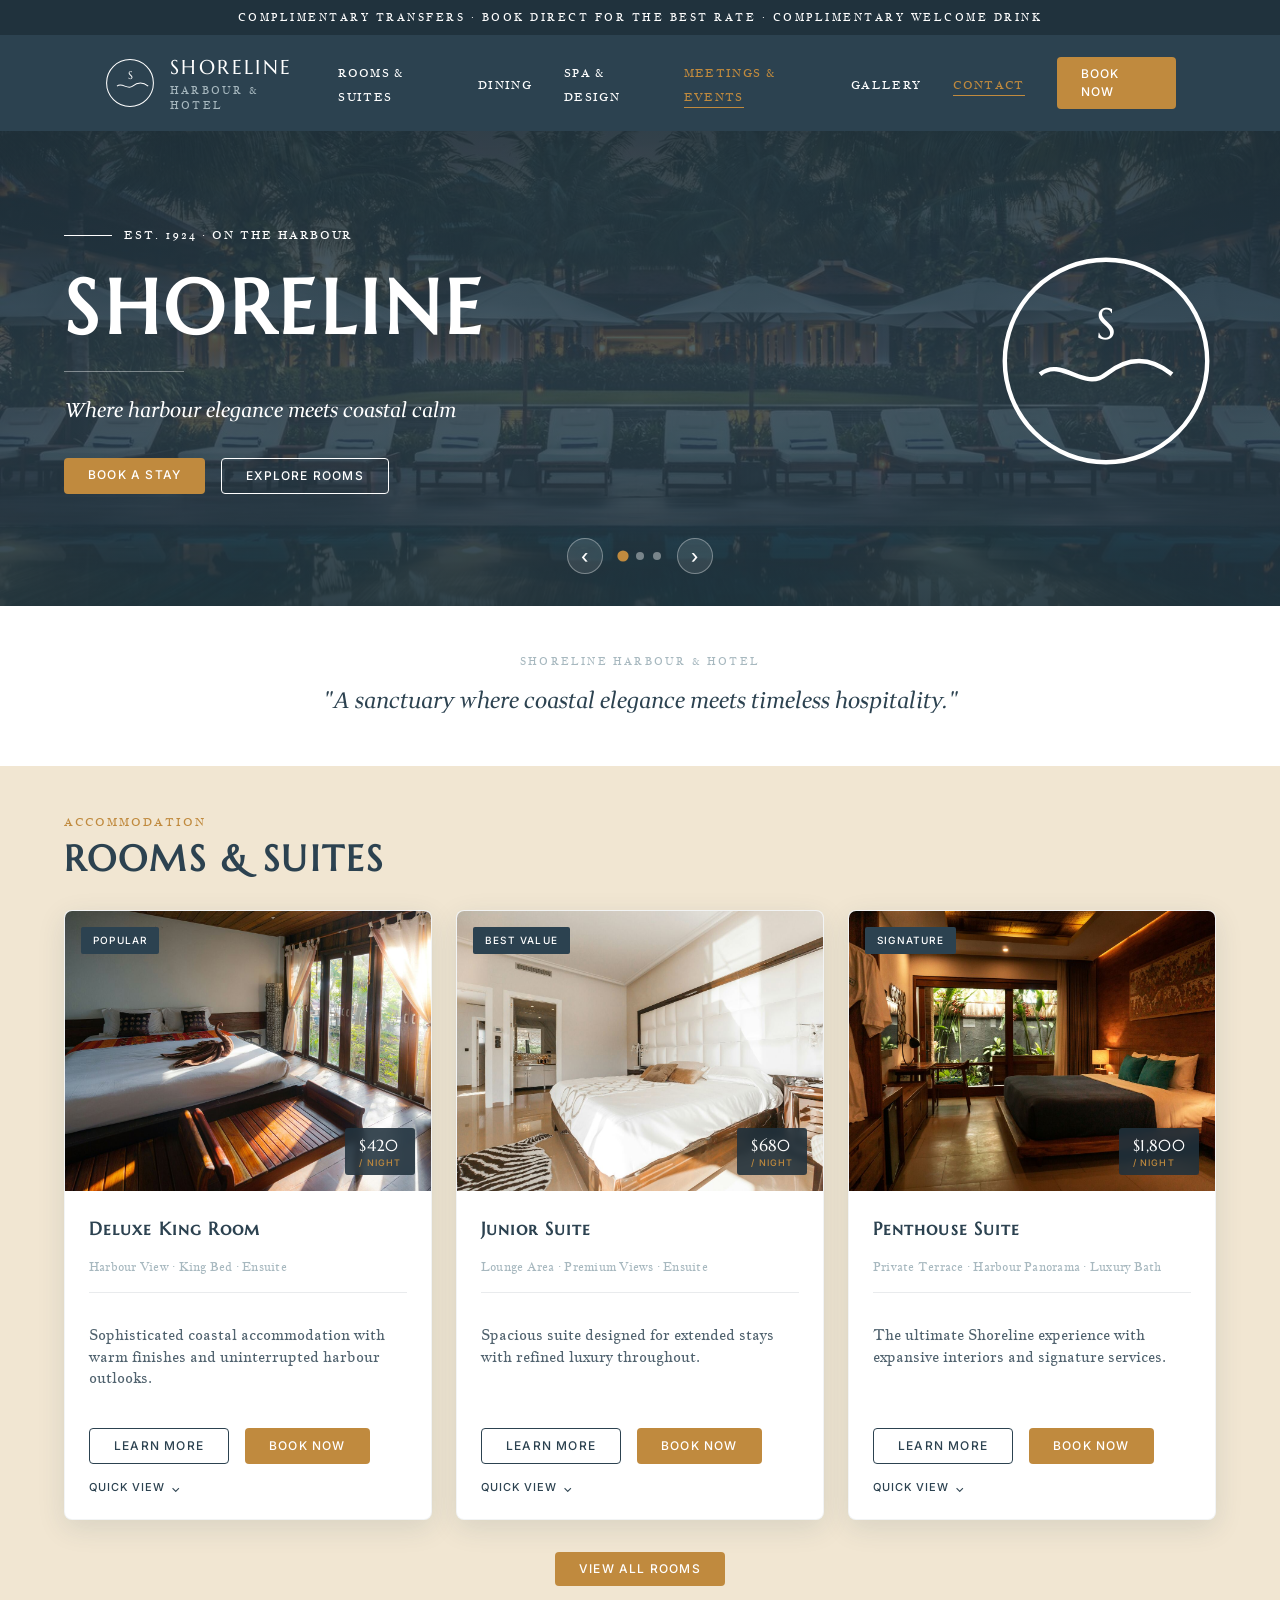
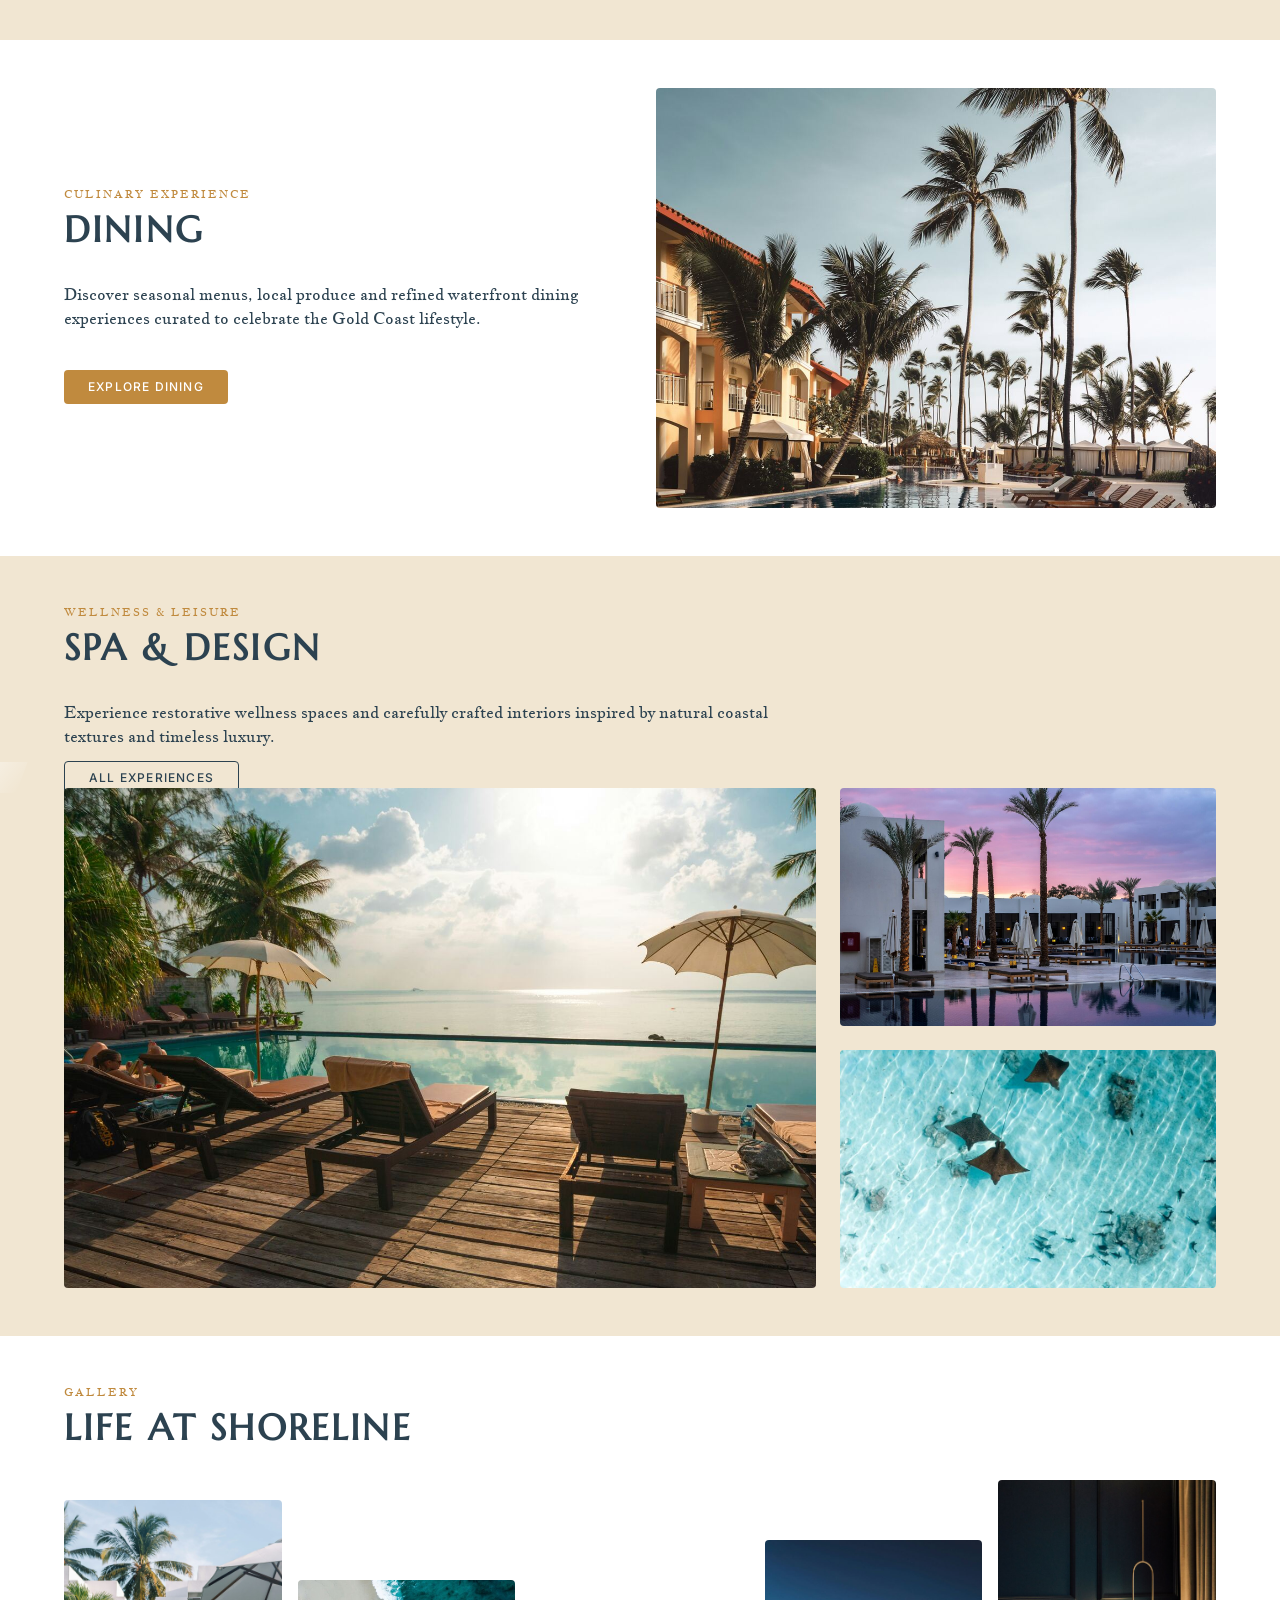
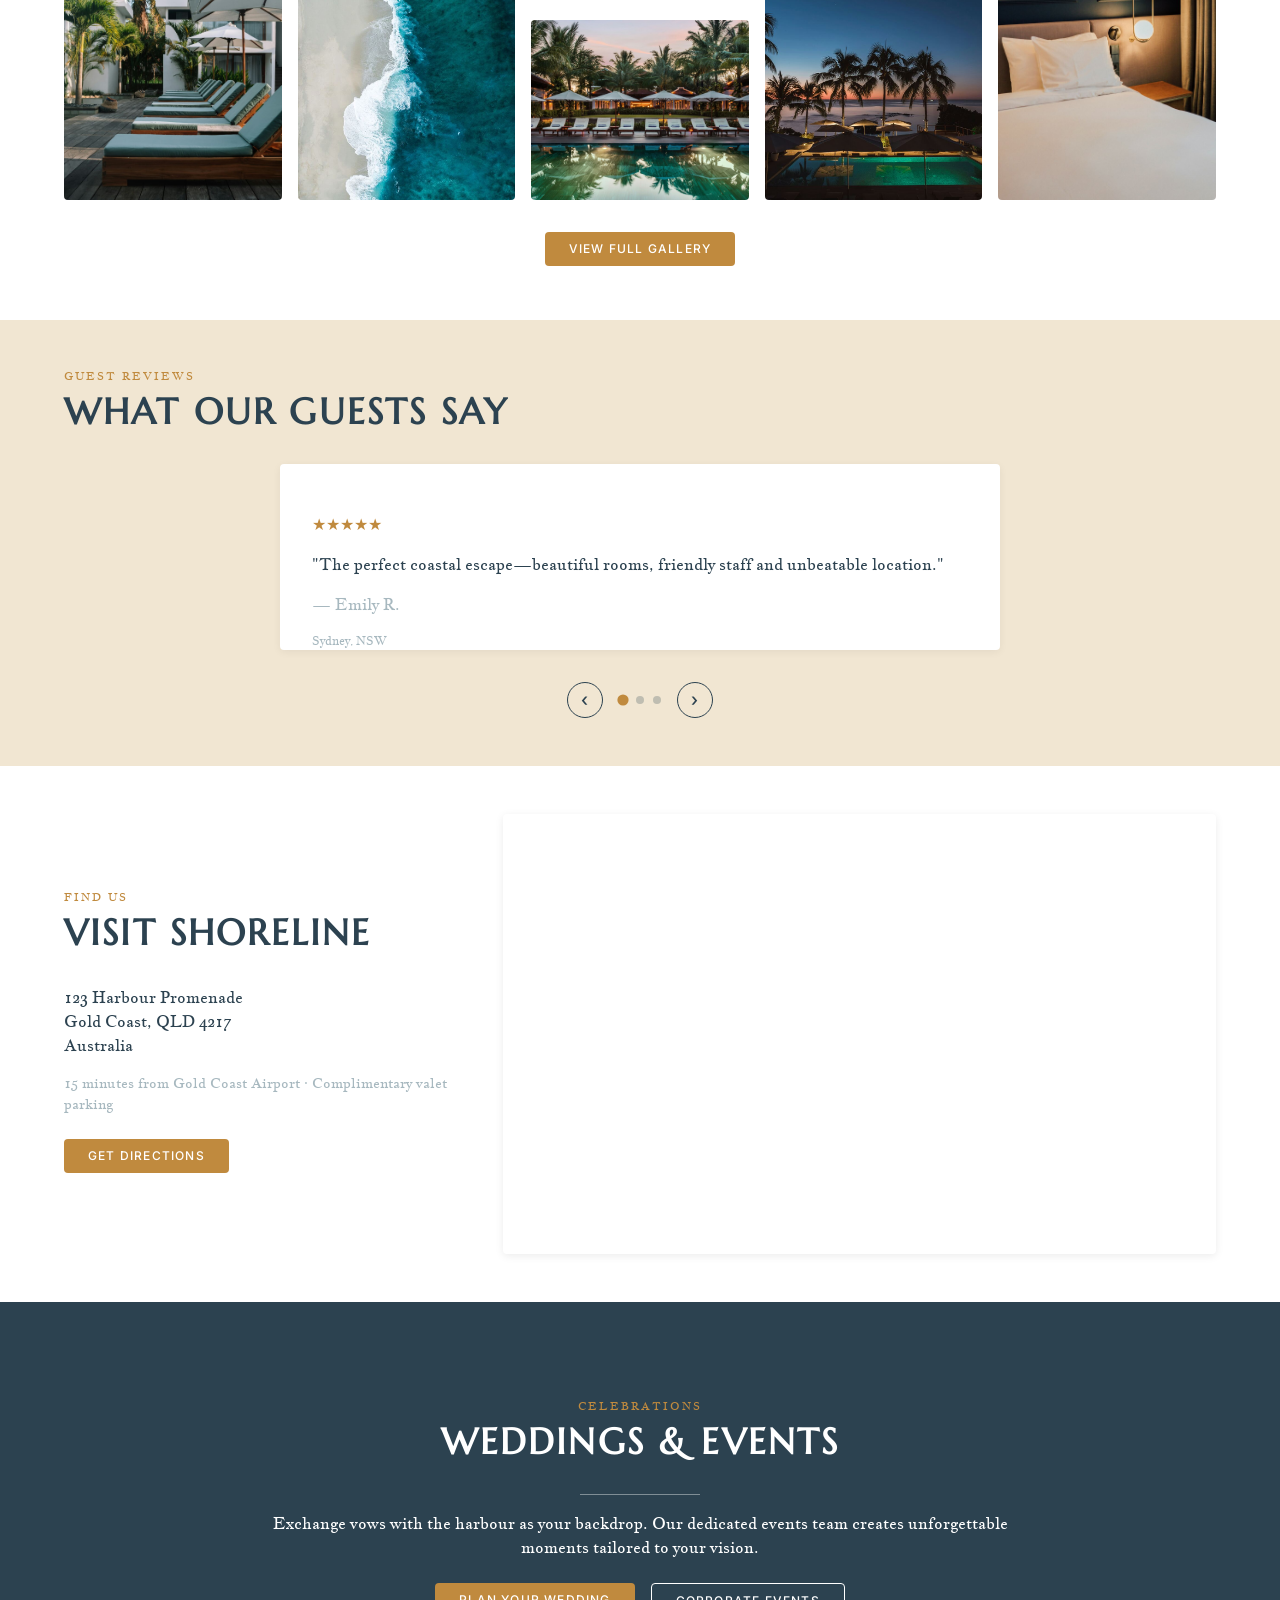
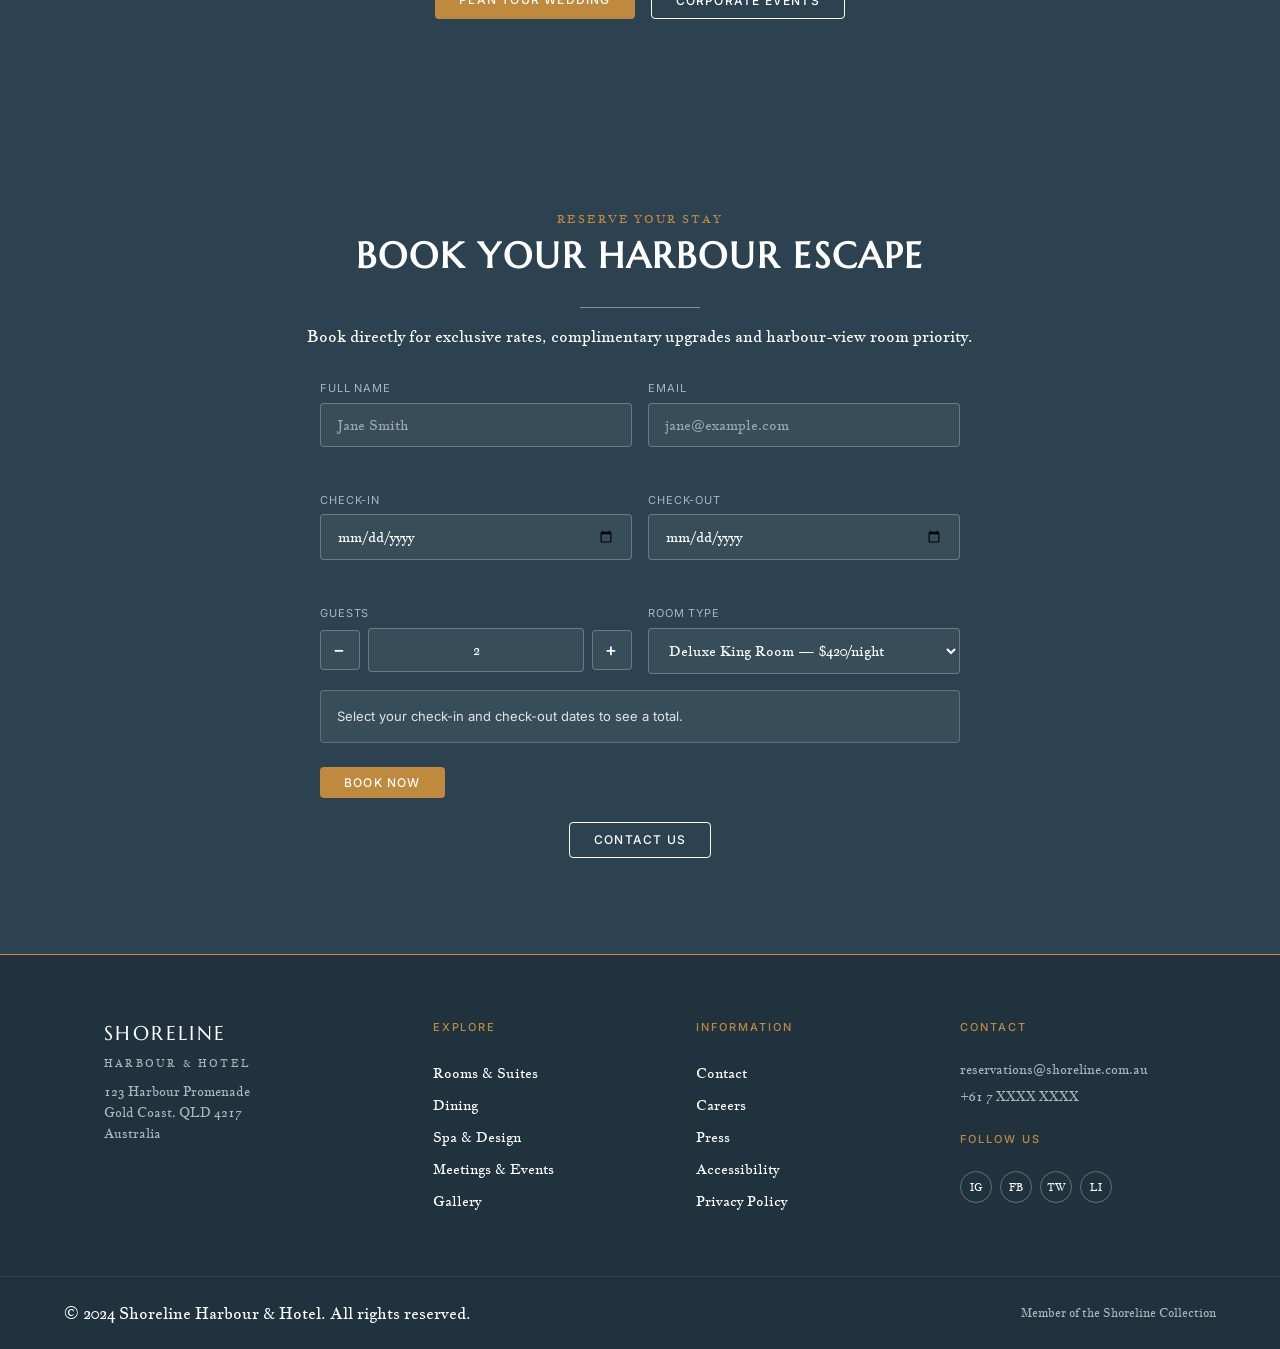
==== commit a3884376: "Widen map, add missing S to hero emblem - .location-layout was a 50/50 split, making the map look cr" ====
--- a/index.html
+++ b/index.html
@@ -176,6 +176,7 @@
               stroke="currentColor"
               stroke-width="2"
             />
+            <text x="50" y="40" text-anchor="middle">S</text>
           </svg>
 
         </div>
--- a/styles.css
+++ b/styles.css
@@ -608,6 +608,12 @@
   height: 100%;
 }
 
+.hero-emblem text {
+  fill: currentColor;
+  font-family: "Marcellus SC", serif;
+  font-size: 20px;
+}
+
 /* =======================
    Sections
 ======================= */
@@ -863,7 +869,7 @@
 
 .location-layout {
   display: grid;
-  grid-template-columns: 1fr 1fr;
+  grid-template-columns: 0.8fr 1.4fr;
   gap: var(--space-xl);
   align-items: center;
 }
@@ -876,7 +882,7 @@
 }
 
 .map-embed {
-  min-height: 360px;
+  min-height: 440px;
   border-radius: 4px;
   overflow: hidden;
   box-shadow: 0 2px 8px rgba(0, 0, 0, 0.08);
@@ -886,7 +892,7 @@
   display: block;
   width: 100%;
   height: 100%;
-  min-height: 360px;
+  min-height: 440px;
   border: 0;
 }
 
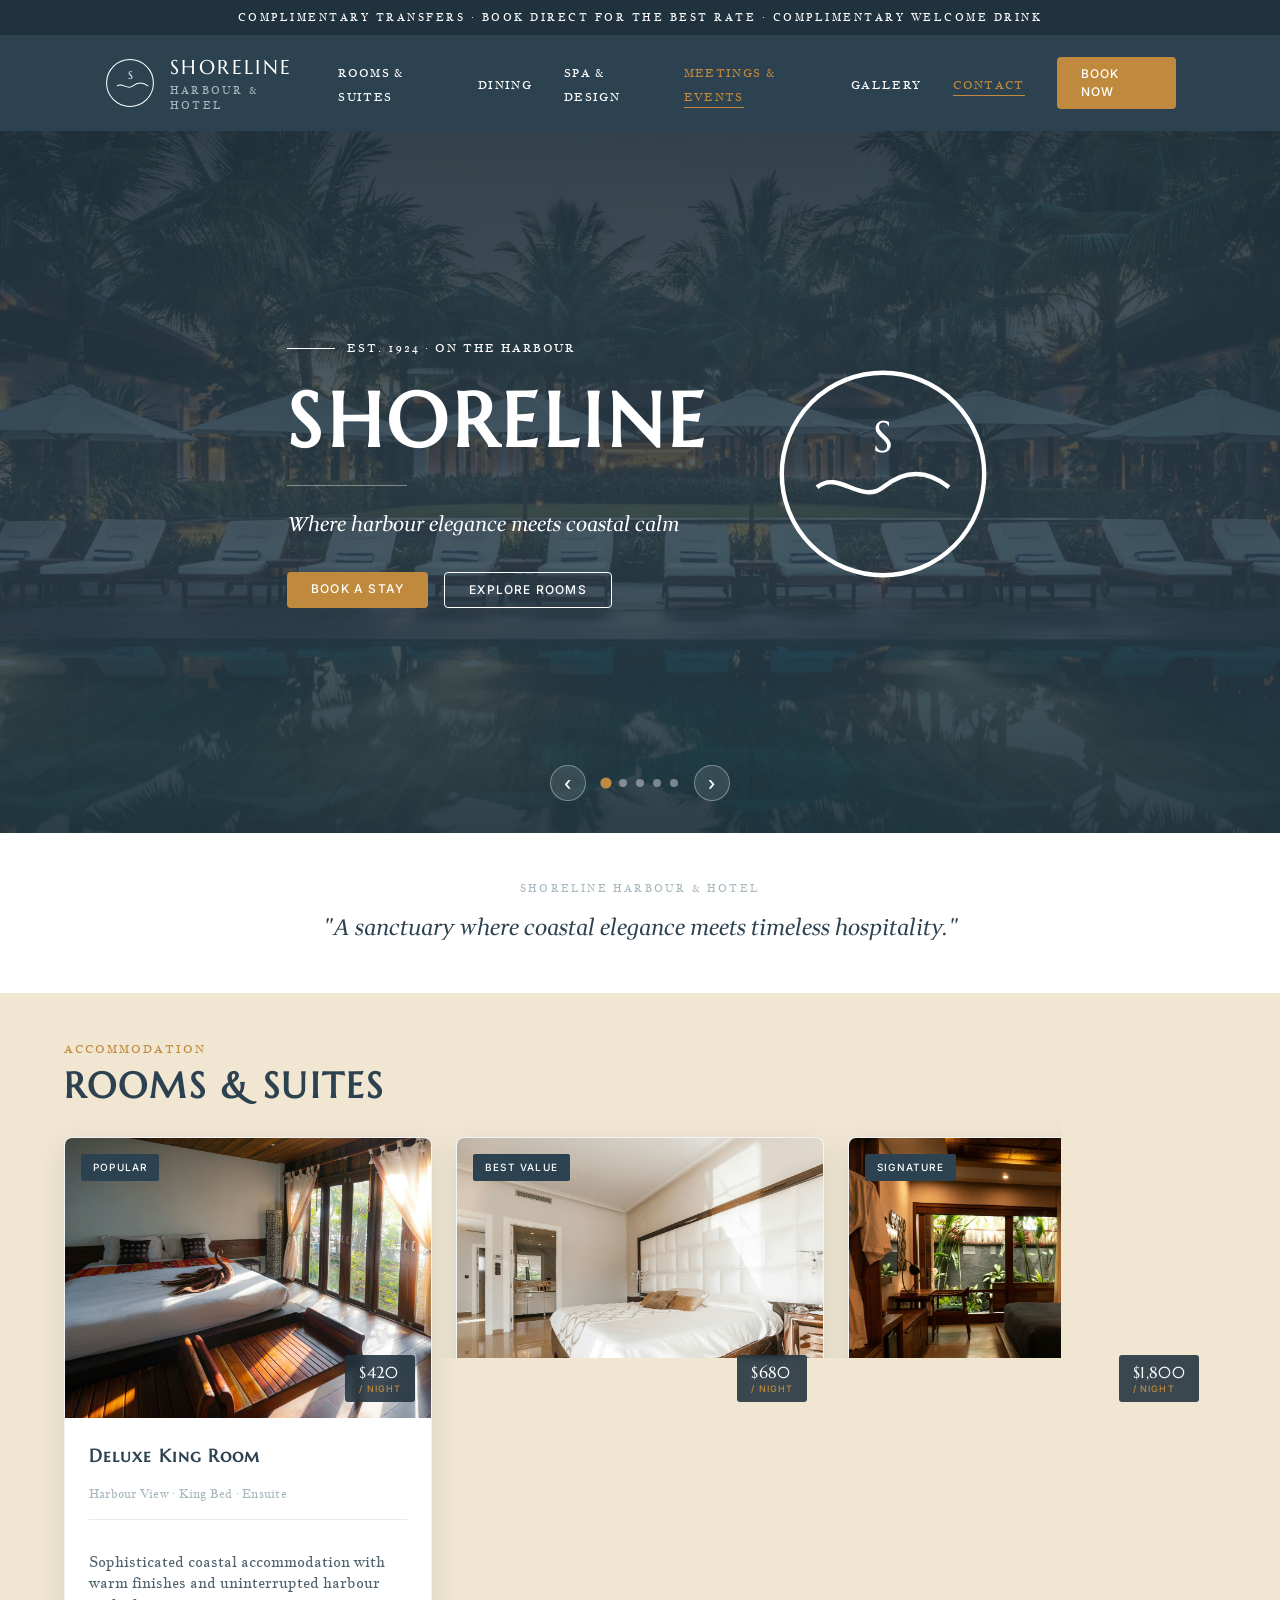
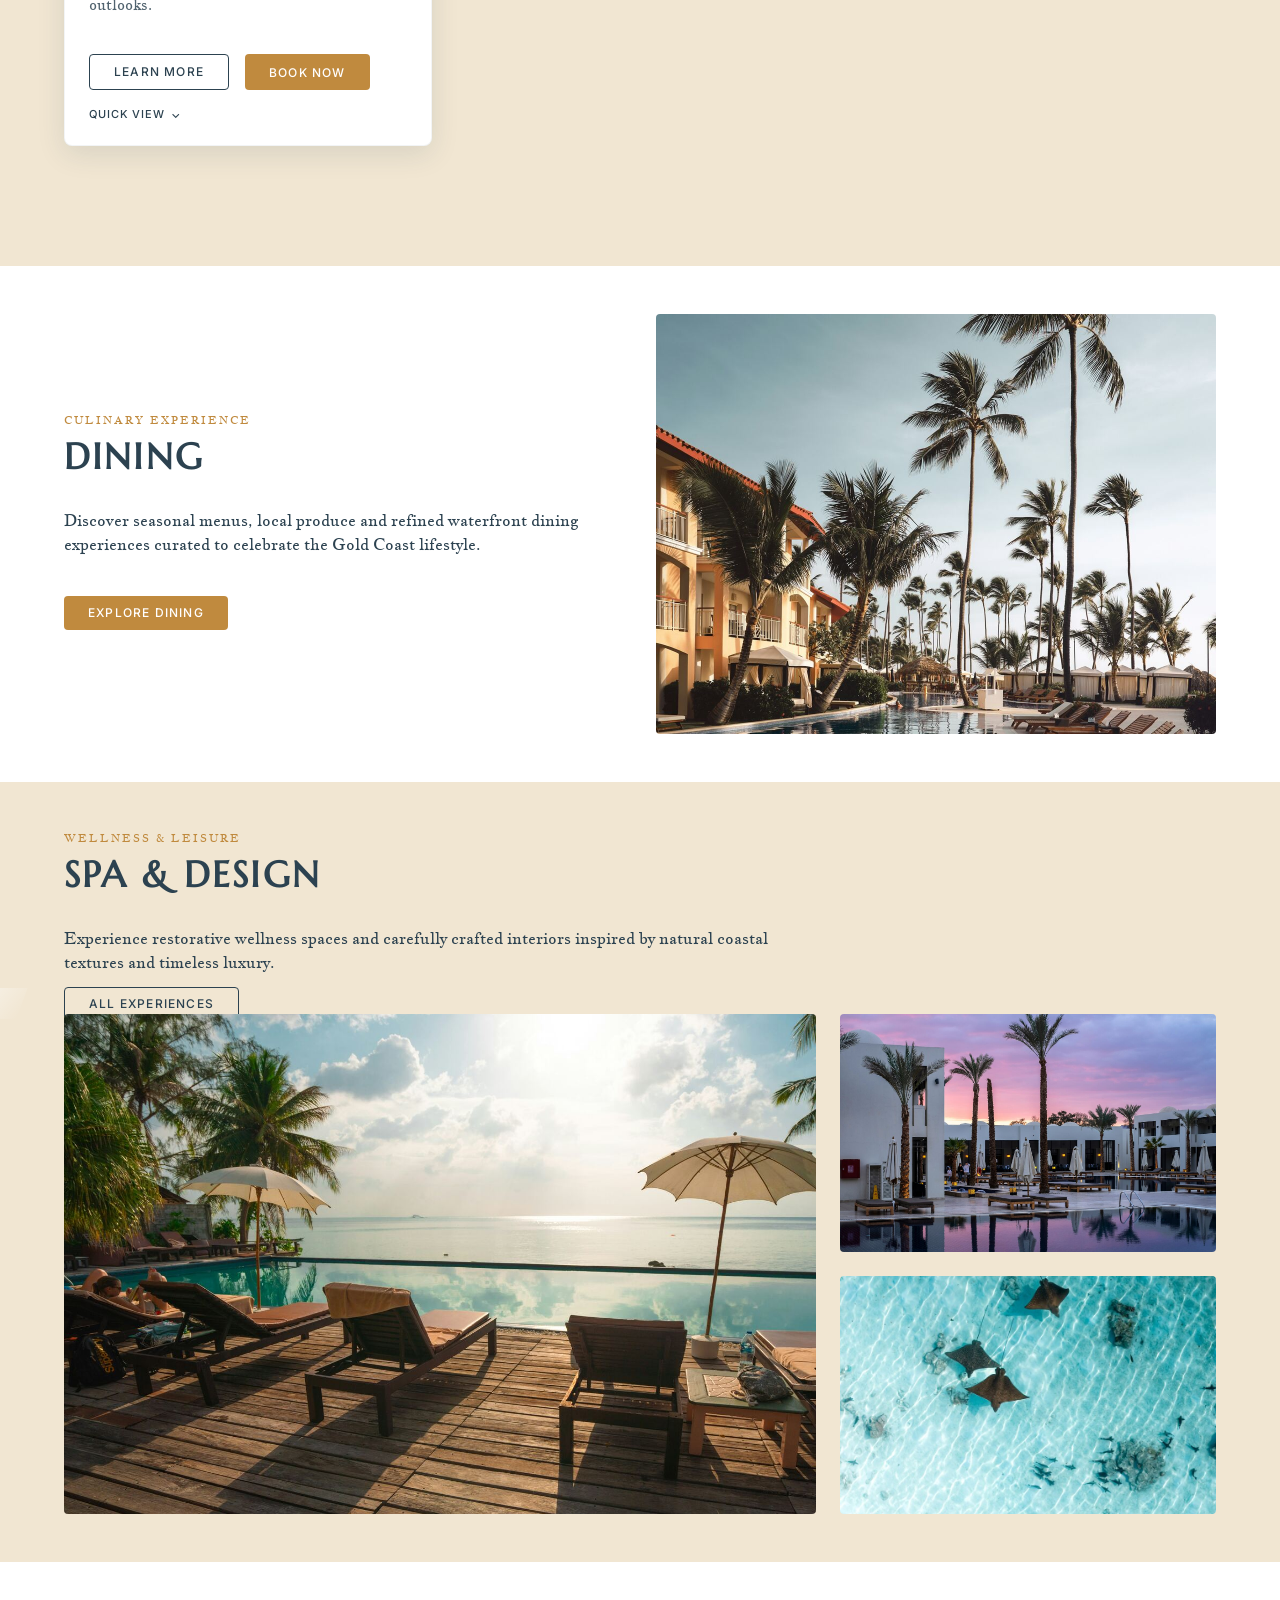
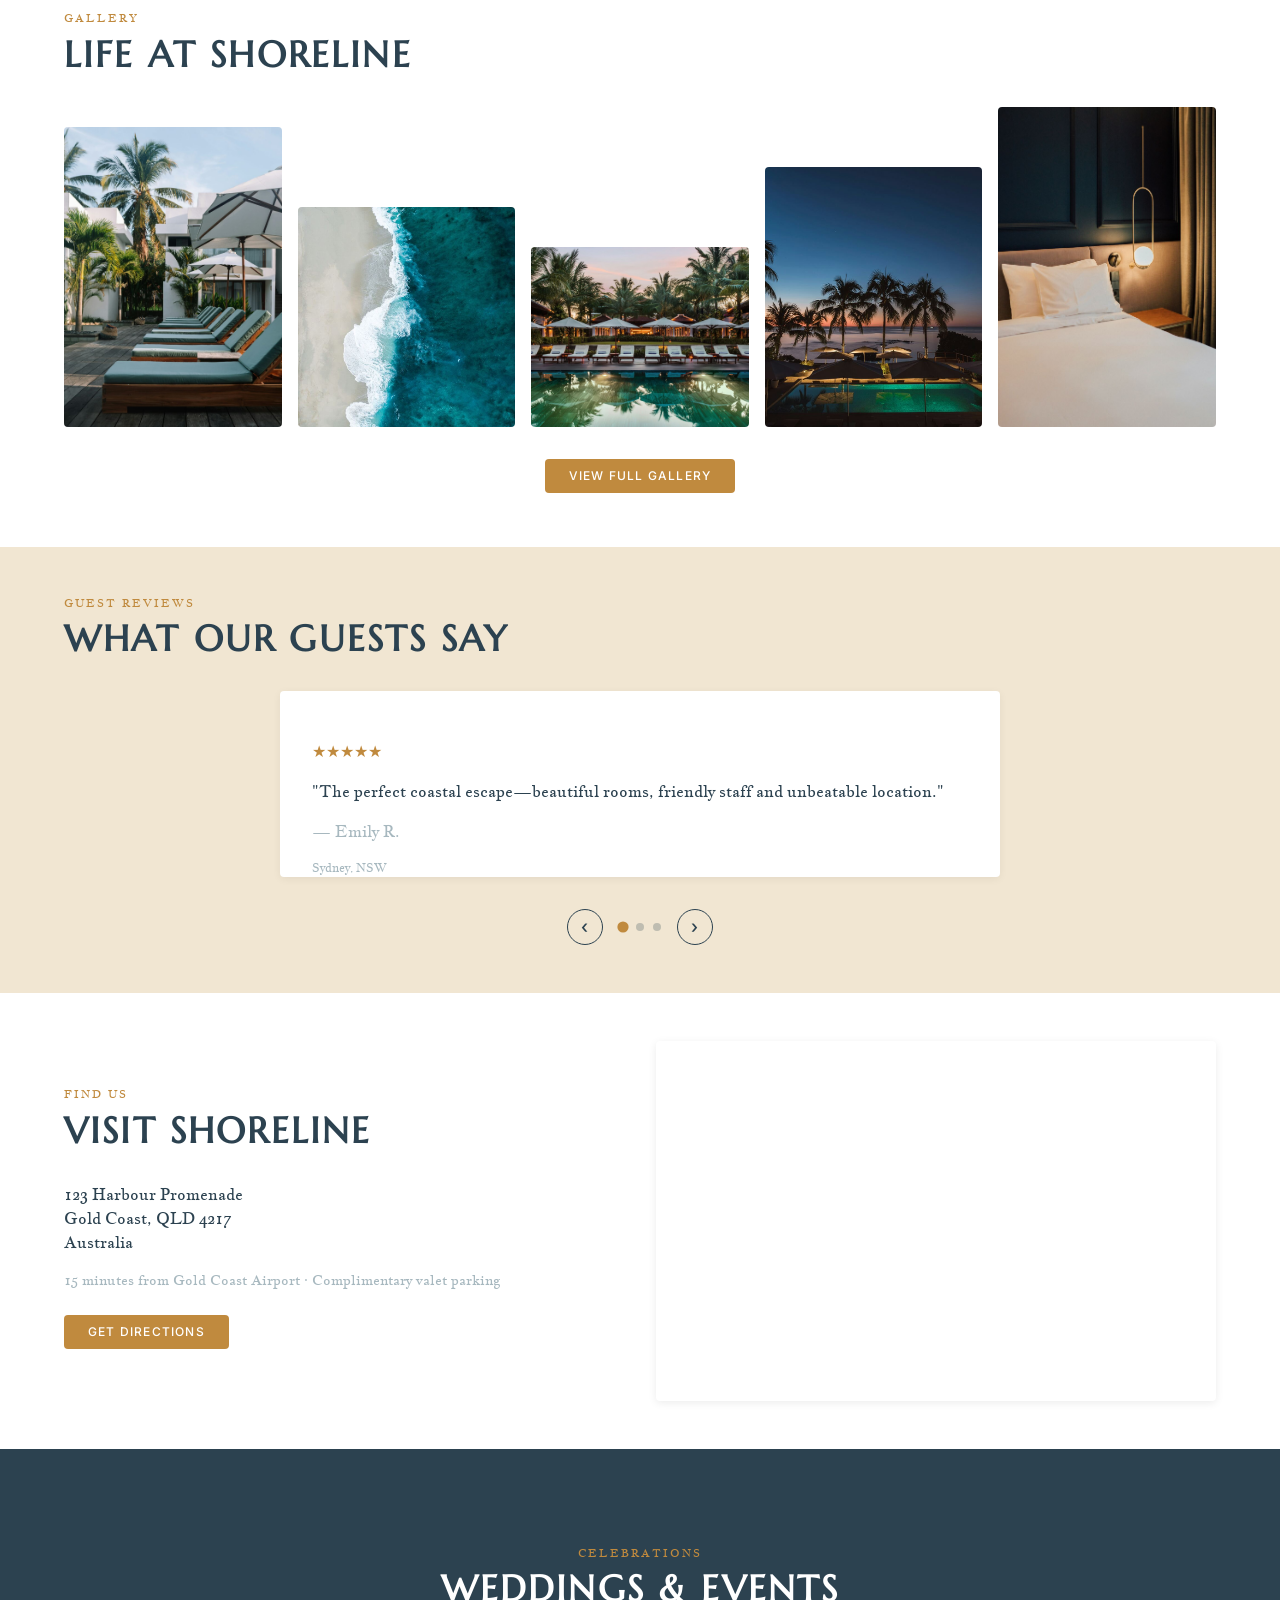
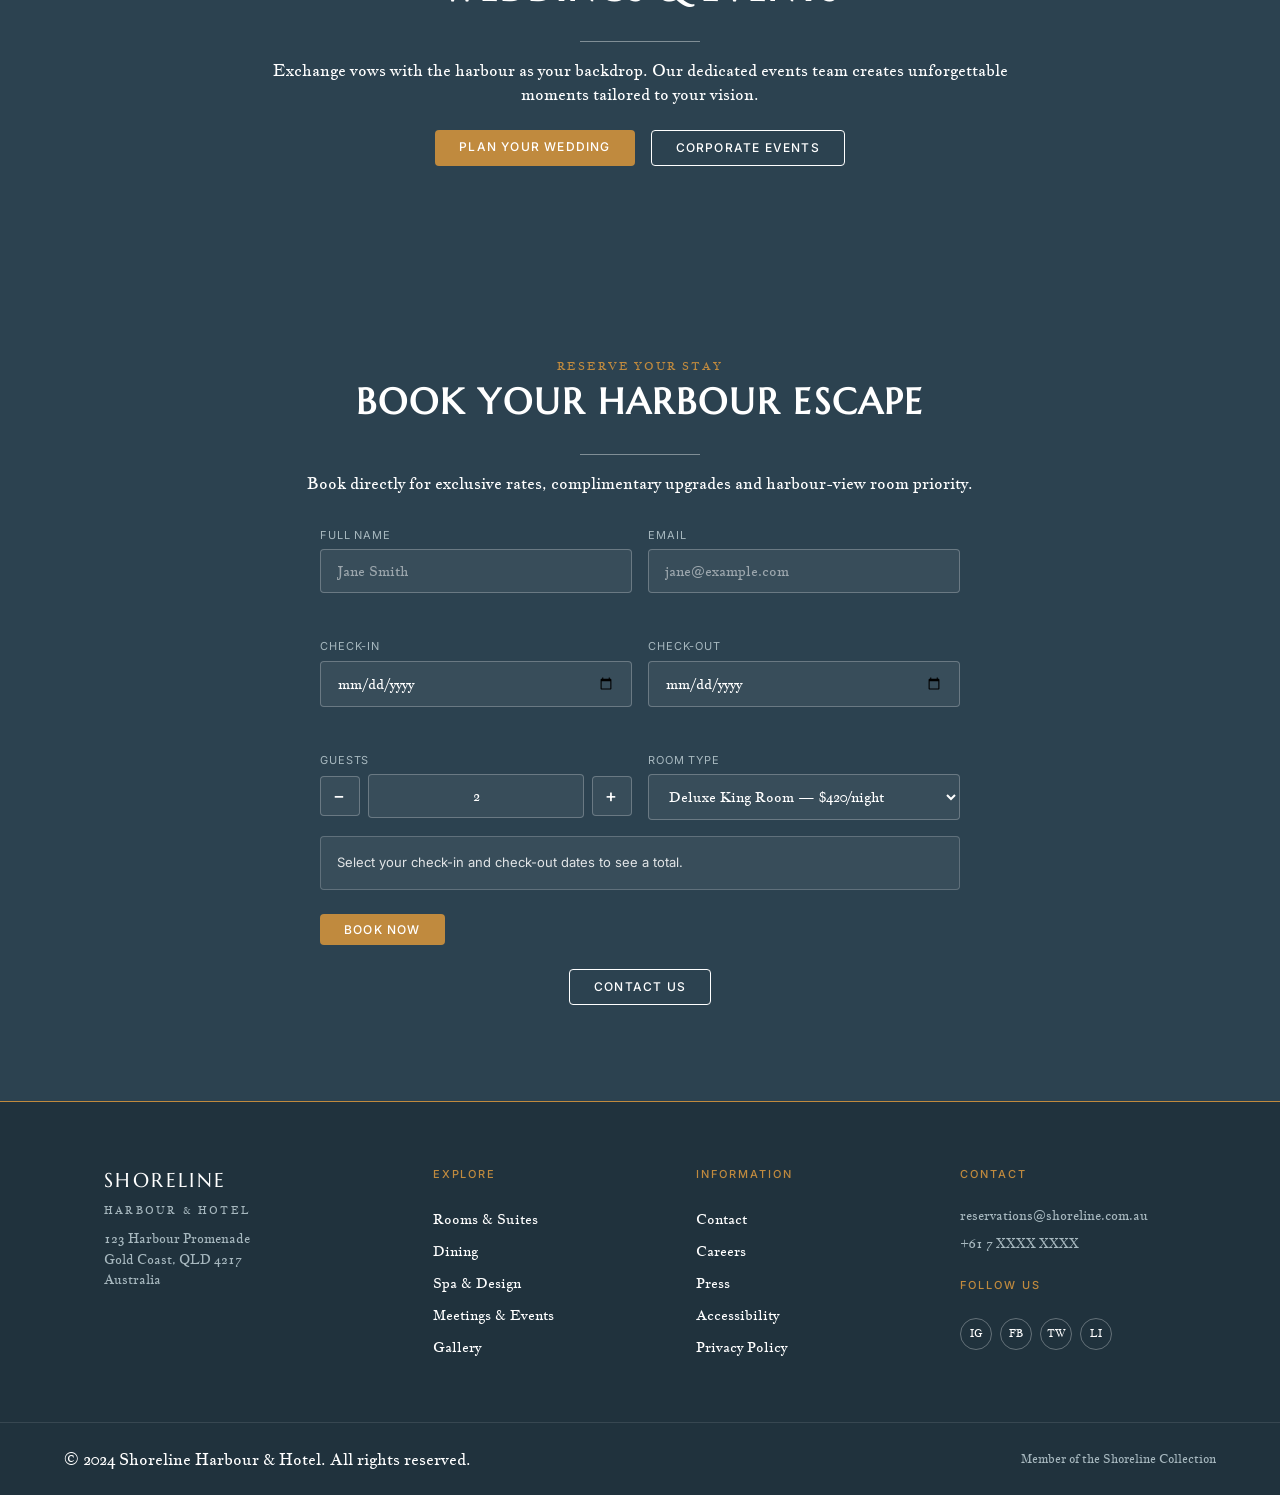
==== commit c13f496d: "Hero: shrink to 78vh, auto-advance every 4s, add 2 more photos - min-height 90vh -> 78vh so the hero" ====
--- a/index.html
+++ b/index.html
@@ -127,15 +127,19 @@
         <div class="hero-slide active" style="background-image:url('images/gallery-sunset-poolside.jpg')"></div>
         <div class="hero-slide" style="background-image:url('images/gallery-night-pool.jpg')"></div>
         <div class="hero-slide" style="background-image:url('images/spa-poolside.jpg')"></div>
+        <div class="hero-slide" style="background-image:url('images/junior-suite-room.jpg')"></div>
+        <div class="hero-slide" style="background-image:url('images/penthouse-suite-room.jpg')"></div>
       </div>
       <div class="hero-overlay" aria-hidden="true"></div>
 
       <div class="hero-controls">
         <button class="hero-arrow hero-arrow-prev" aria-label="Previous photo">‹</button>
         <div class="hero-dots" role="tablist" aria-label="Hero photo selector">
-          <button class="hero-dot active" role="tab" aria-selected="true" aria-label="Show photo 1 of 3"></button>
-          <button class="hero-dot" role="tab" aria-selected="false" aria-label="Show photo 2 of 3"></button>
-          <button class="hero-dot" role="tab" aria-selected="false" aria-label="Show photo 3 of 3"></button>
+          <button class="hero-dot active" role="tab" aria-selected="true" aria-label="Show photo 1 of 5"></button>
+          <button class="hero-dot" role="tab" aria-selected="false" aria-label="Show photo 2 of 5"></button>
+          <button class="hero-dot" role="tab" aria-selected="false" aria-label="Show photo 3 of 5"></button>
+          <button class="hero-dot" role="tab" aria-selected="false" aria-label="Show photo 4 of 5"></button>
+          <button class="hero-dot" role="tab" aria-selected="false" aria-label="Show photo 5 of 5"></button>
         </div>
         <button class="hero-arrow hero-arrow-next" aria-label="Next photo">›</button>
       </div>
--- a/styles.css
+++ b/styles.css
@@ -407,6 +407,9 @@
   overflow: hidden;
   background: var(--color-primary);
   color: var(--color-white);
+  min-height: 78vh;
+  display: flex;
+  align-items: center;
   padding: 96px var(--space-3xl) 112px;
 }
 
@@ -869,7 +872,7 @@
 
 .location-layout {
   display: grid;
-  grid-template-columns: 0.8fr 1.4fr;
+  grid-template-columns: 1fr 1fr;
   gap: var(--space-xl);
   align-items: center;
 }
@@ -882,7 +885,7 @@
 }
 
 .map-embed {
-  min-height: 440px;
+  min-height: 360px;
   border-radius: 4px;
   overflow: hidden;
   box-shadow: 0 2px 8px rgba(0, 0, 0, 0.08);
@@ -892,7 +895,7 @@
   display: block;
   width: 100%;
   height: 100%;
-  min-height: 440px;
+  min-height: 360px;
   border: 0;
 }
 
@@ -1625,7 +1628,11 @@
     transition: max-height 0.4s ease, opacity 0.3s ease 0.05s, padding 0.4s ease;
   }
 
-  .nav-book-btn {
+  /* Scoped to header nav specifically - .nav-book-btn is reused as a
+     plain button style elsewhere (hero, weddings, room cards) and
+     those must stay visible; only the header's copy collapses with
+     the hamburger menu. */
+  header nav > .nav-book-btn {
     display: none;
   }
 
@@ -1635,7 +1642,7 @@
     padding: var(--space-md) 0 0;
   }
 
-  nav.nav-open .nav-book-btn {
+  nav.nav-open > .nav-book-btn {
     display: inline-block;
     flex-basis: 100%;
     text-align: center;
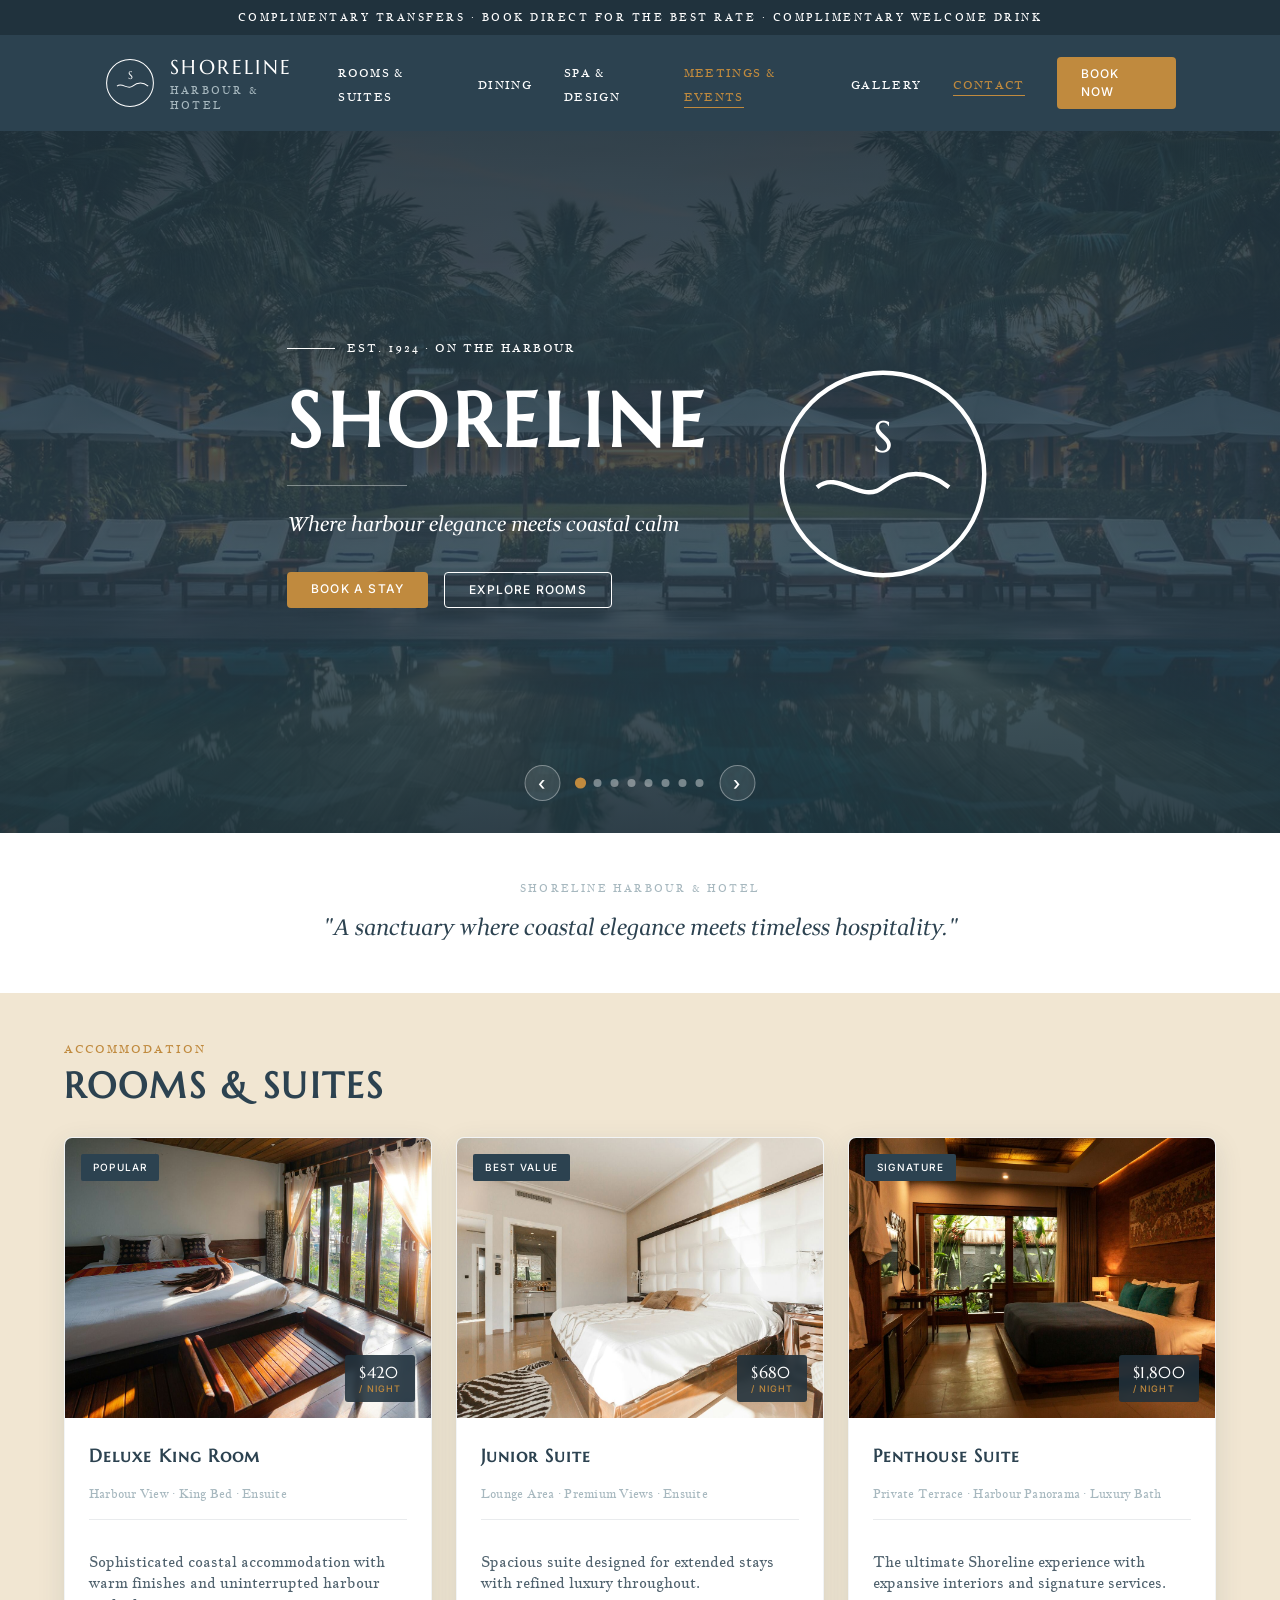
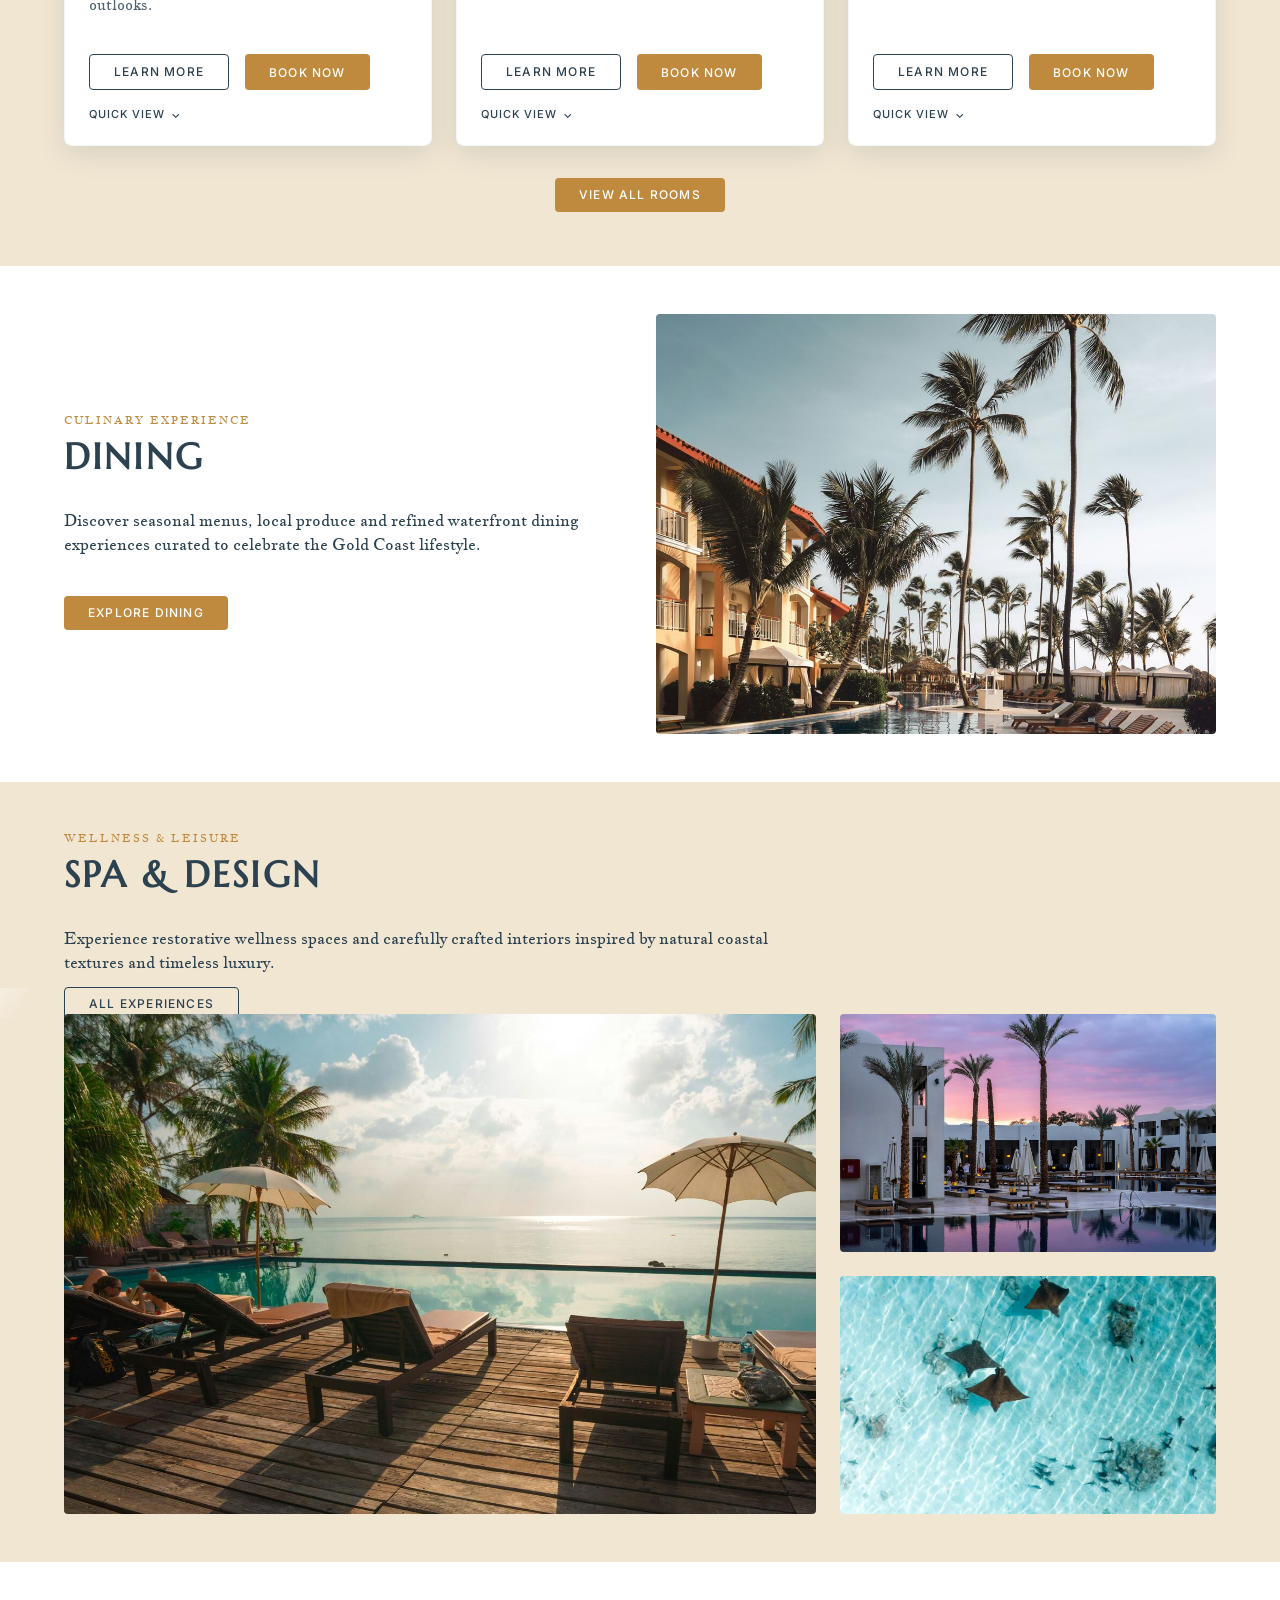
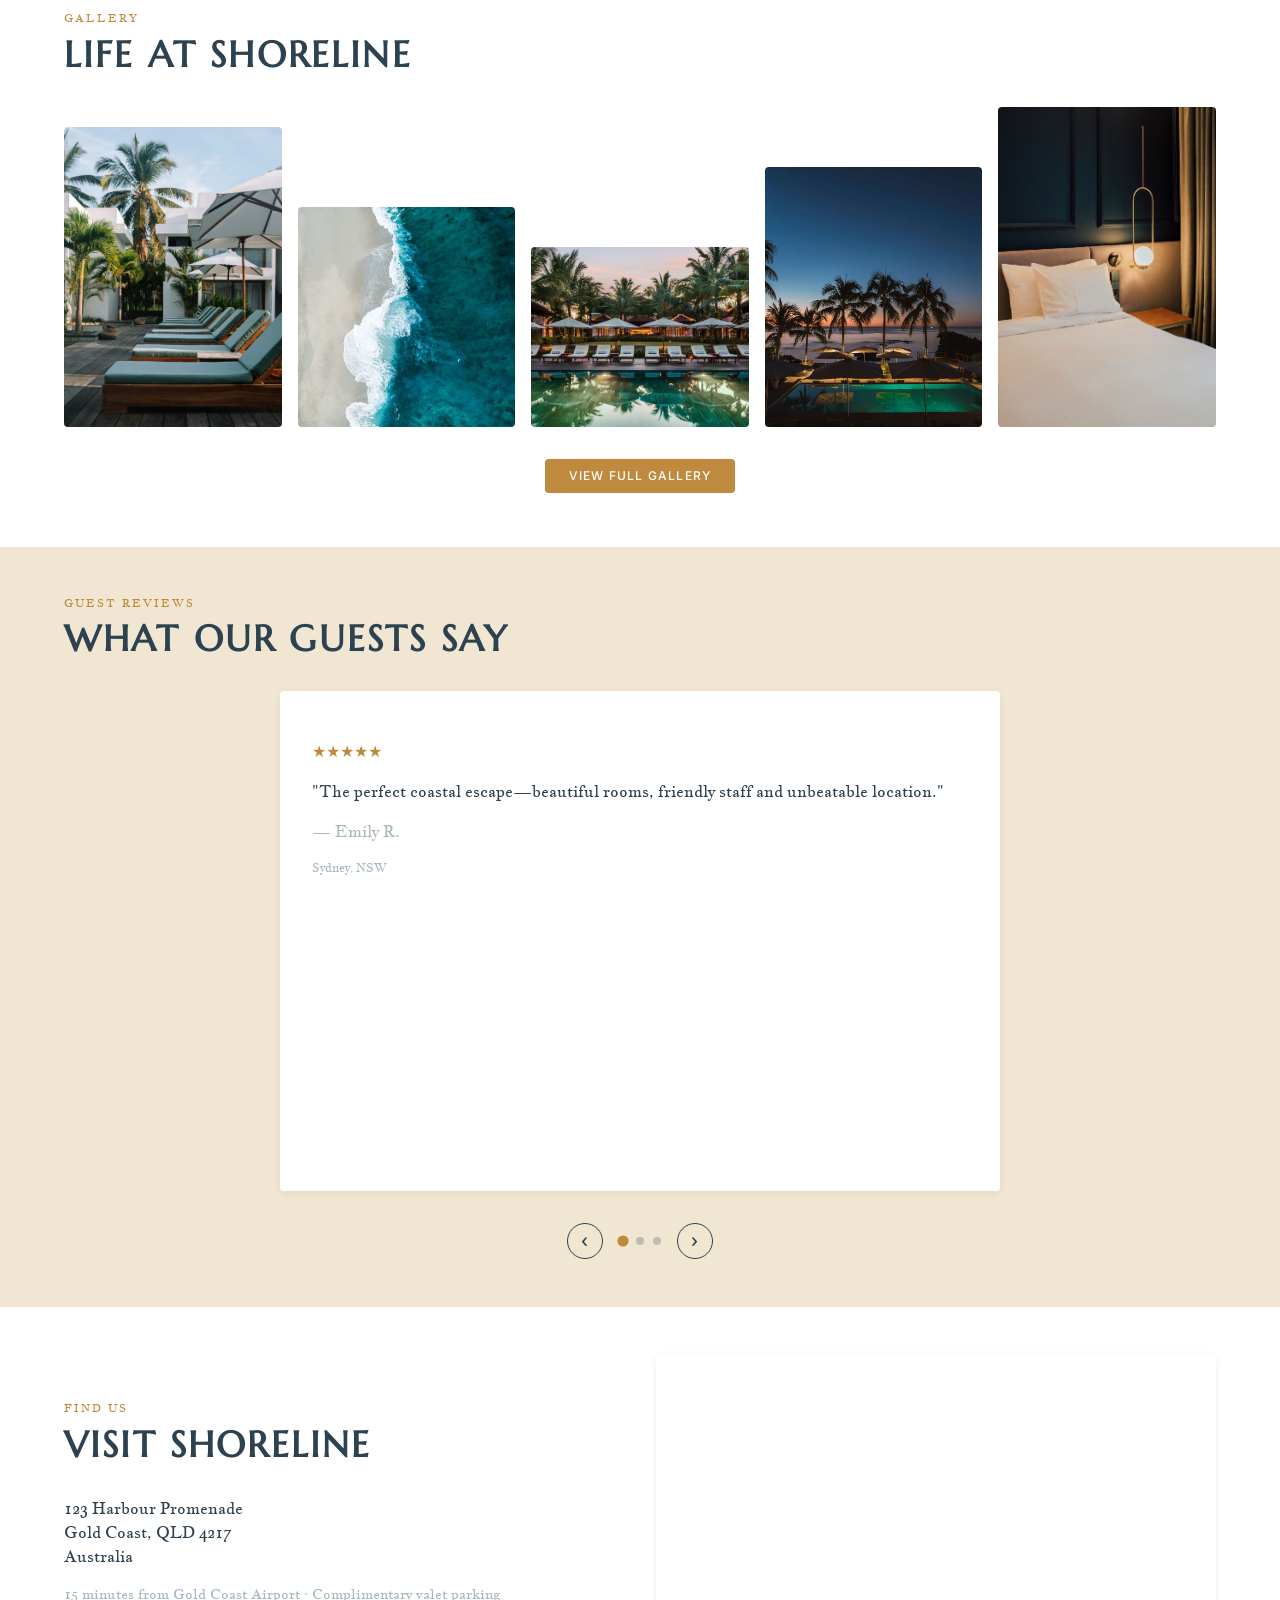
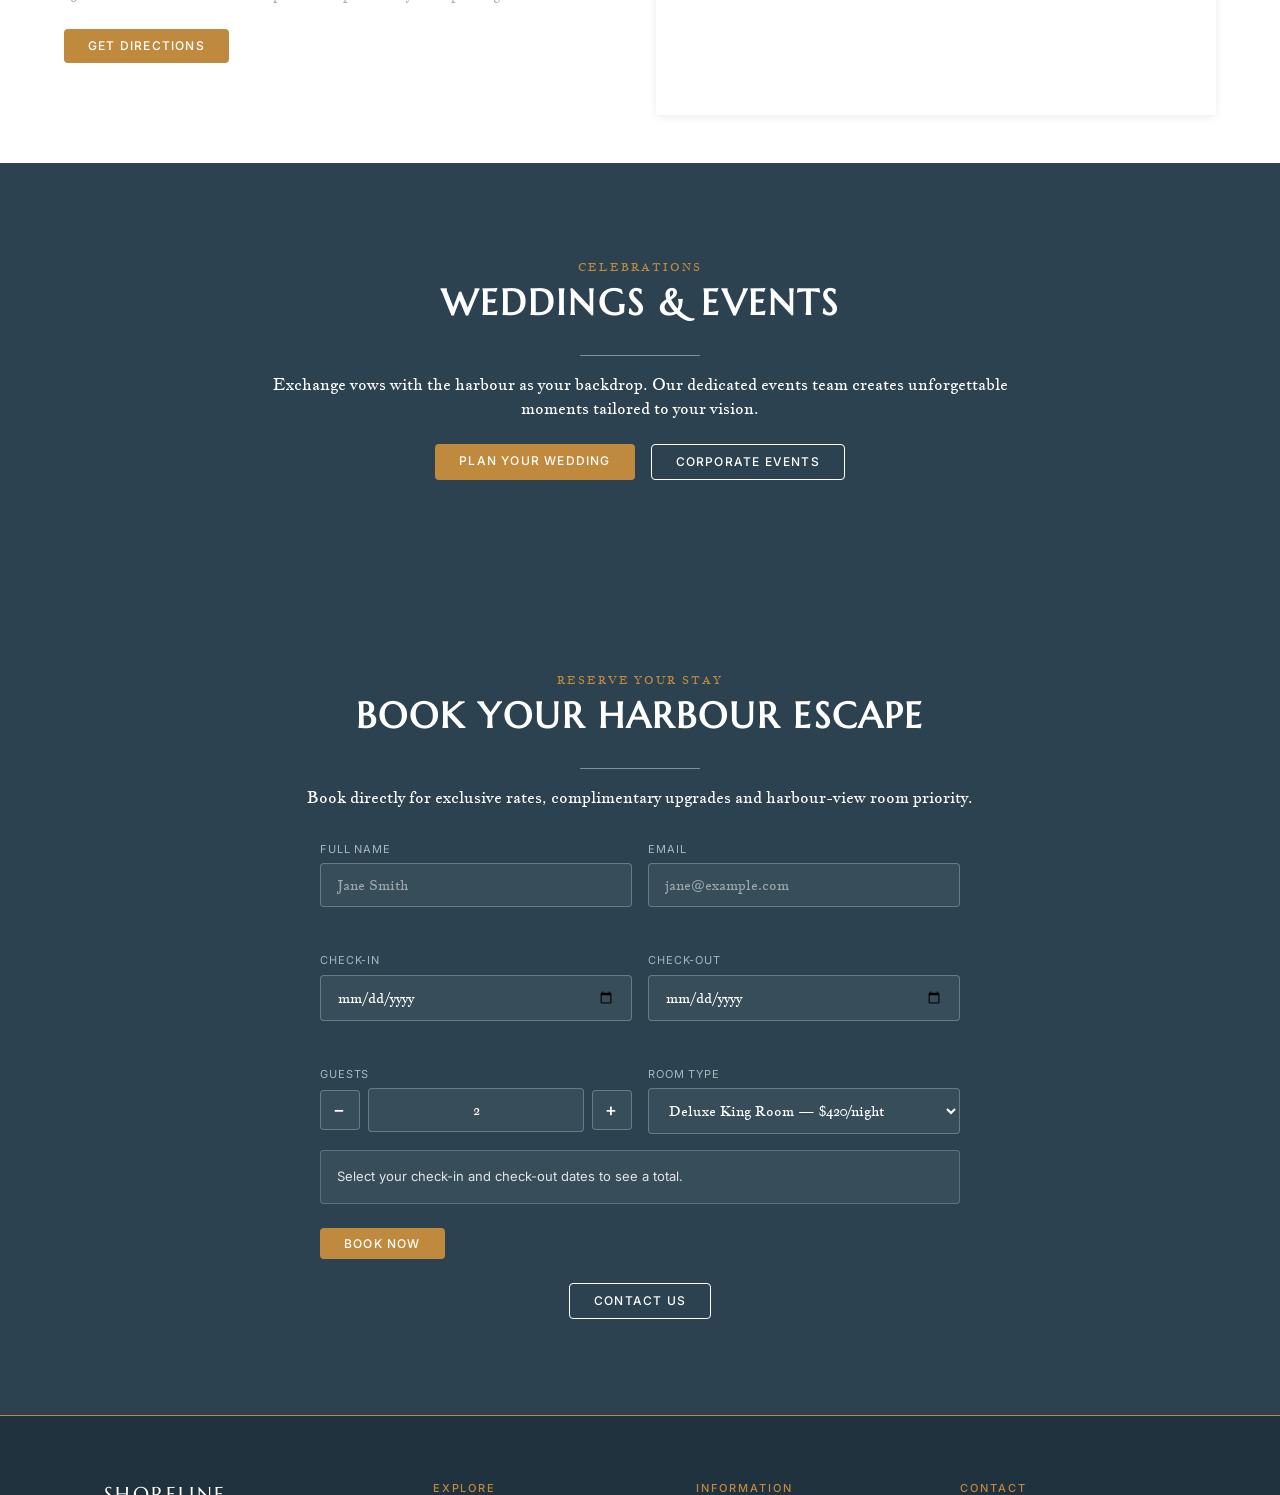
==== commit b89e01a8: "Hero: swap room photos for non-bedroom images (dining/spa/gallery) Removed the 2 room-interior photo" ====
--- a/index.html
+++ b/index.html
@@ -127,19 +127,25 @@
         <div class="hero-slide active" style="background-image:url('images/gallery-sunset-poolside.jpg')"></div>
         <div class="hero-slide" style="background-image:url('images/gallery-night-pool.jpg')"></div>
         <div class="hero-slide" style="background-image:url('images/spa-poolside.jpg')"></div>
-        <div class="hero-slide" style="background-image:url('images/junior-suite-room.jpg')"></div>
-        <div class="hero-slide" style="background-image:url('images/penthouse-suite-room.jpg')"></div>
+        <div class="hero-slide" style="background-image:url('images/dining-terrace.jpg')"></div>
+        <div class="hero-slide" style="background-image:url('images/gallery-aerial-beach.jpg')"></div>
+        <div class="hero-slide" style="background-image:url('images/spa-sunset-lounge.jpg')"></div>
+        <div class="hero-slide" style="background-image:url('images/gallery-resort-loungers.jpg')"></div>
+        <div class="hero-slide" style="background-image:url('images/spa-stingray-lagoon.jpg')"></div>
       </div>
       <div class="hero-overlay" aria-hidden="true"></div>
 
       <div class="hero-controls">
         <button class="hero-arrow hero-arrow-prev" aria-label="Previous photo">‹</button>
         <div class="hero-dots" role="tablist" aria-label="Hero photo selector">
-          <button class="hero-dot active" role="tab" aria-selected="true" aria-label="Show photo 1 of 5"></button>
-          <button class="hero-dot" role="tab" aria-selected="false" aria-label="Show photo 2 of 5"></button>
-          <button class="hero-dot" role="tab" aria-selected="false" aria-label="Show photo 3 of 5"></button>
-          <button class="hero-dot" role="tab" aria-selected="false" aria-label="Show photo 4 of 5"></button>
-          <button class="hero-dot" role="tab" aria-selected="false" aria-label="Show photo 5 of 5"></button>
+          <button class="hero-dot active" role="tab" aria-selected="true" aria-label="Show photo 1 of 8"></button>
+          <button class="hero-dot" role="tab" aria-selected="false" aria-label="Show photo 2 of 8"></button>
+          <button class="hero-dot" role="tab" aria-selected="false" aria-label="Show photo 3 of 8"></button>
+          <button class="hero-dot" role="tab" aria-selected="false" aria-label="Show photo 4 of 8"></button>
+          <button class="hero-dot" role="tab" aria-selected="false" aria-label="Show photo 5 of 8"></button>
+          <button class="hero-dot" role="tab" aria-selected="false" aria-label="Show photo 6 of 8"></button>
+          <button class="hero-dot" role="tab" aria-selected="false" aria-label="Show photo 7 of 8"></button>
+          <button class="hero-dot" role="tab" aria-selected="false" aria-label="Show photo 8 of 8"></button>
         </div>
         <button class="hero-arrow hero-arrow-next" aria-label="Next photo">›</button>
       </div>
